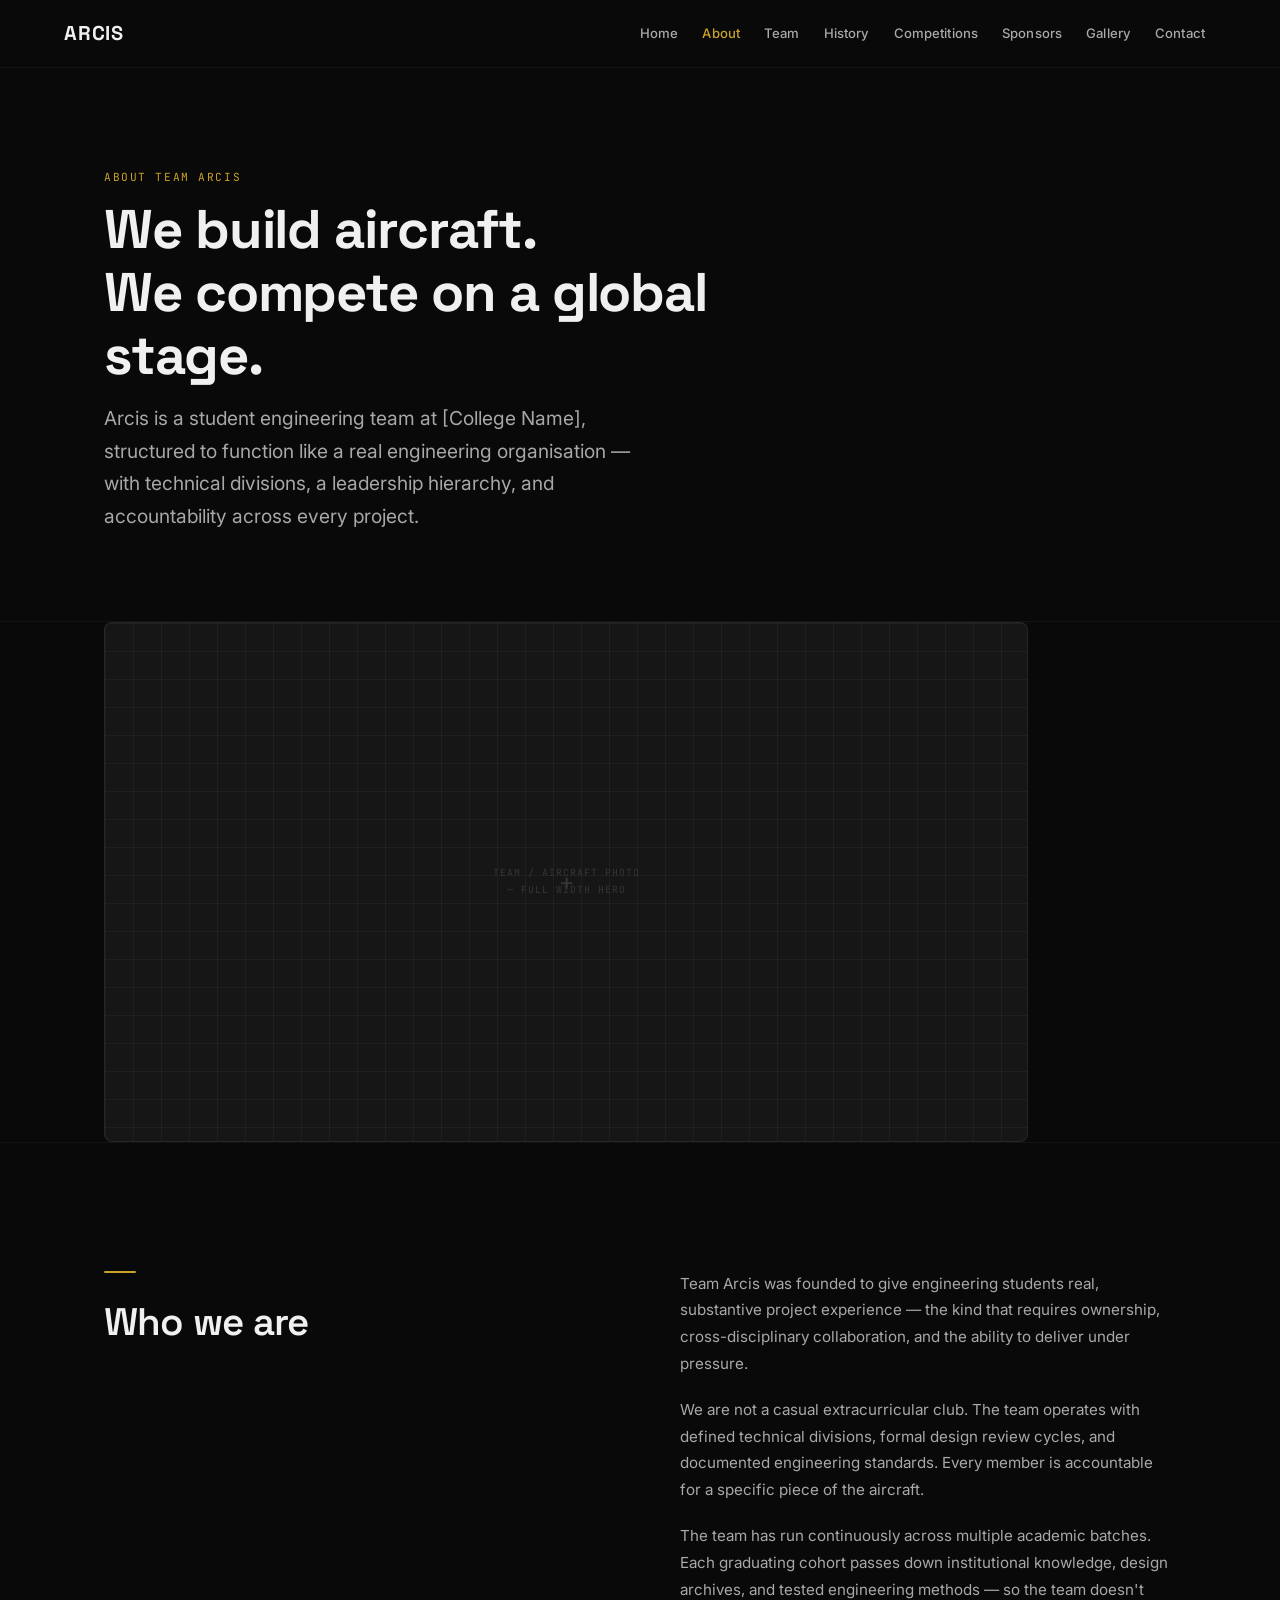
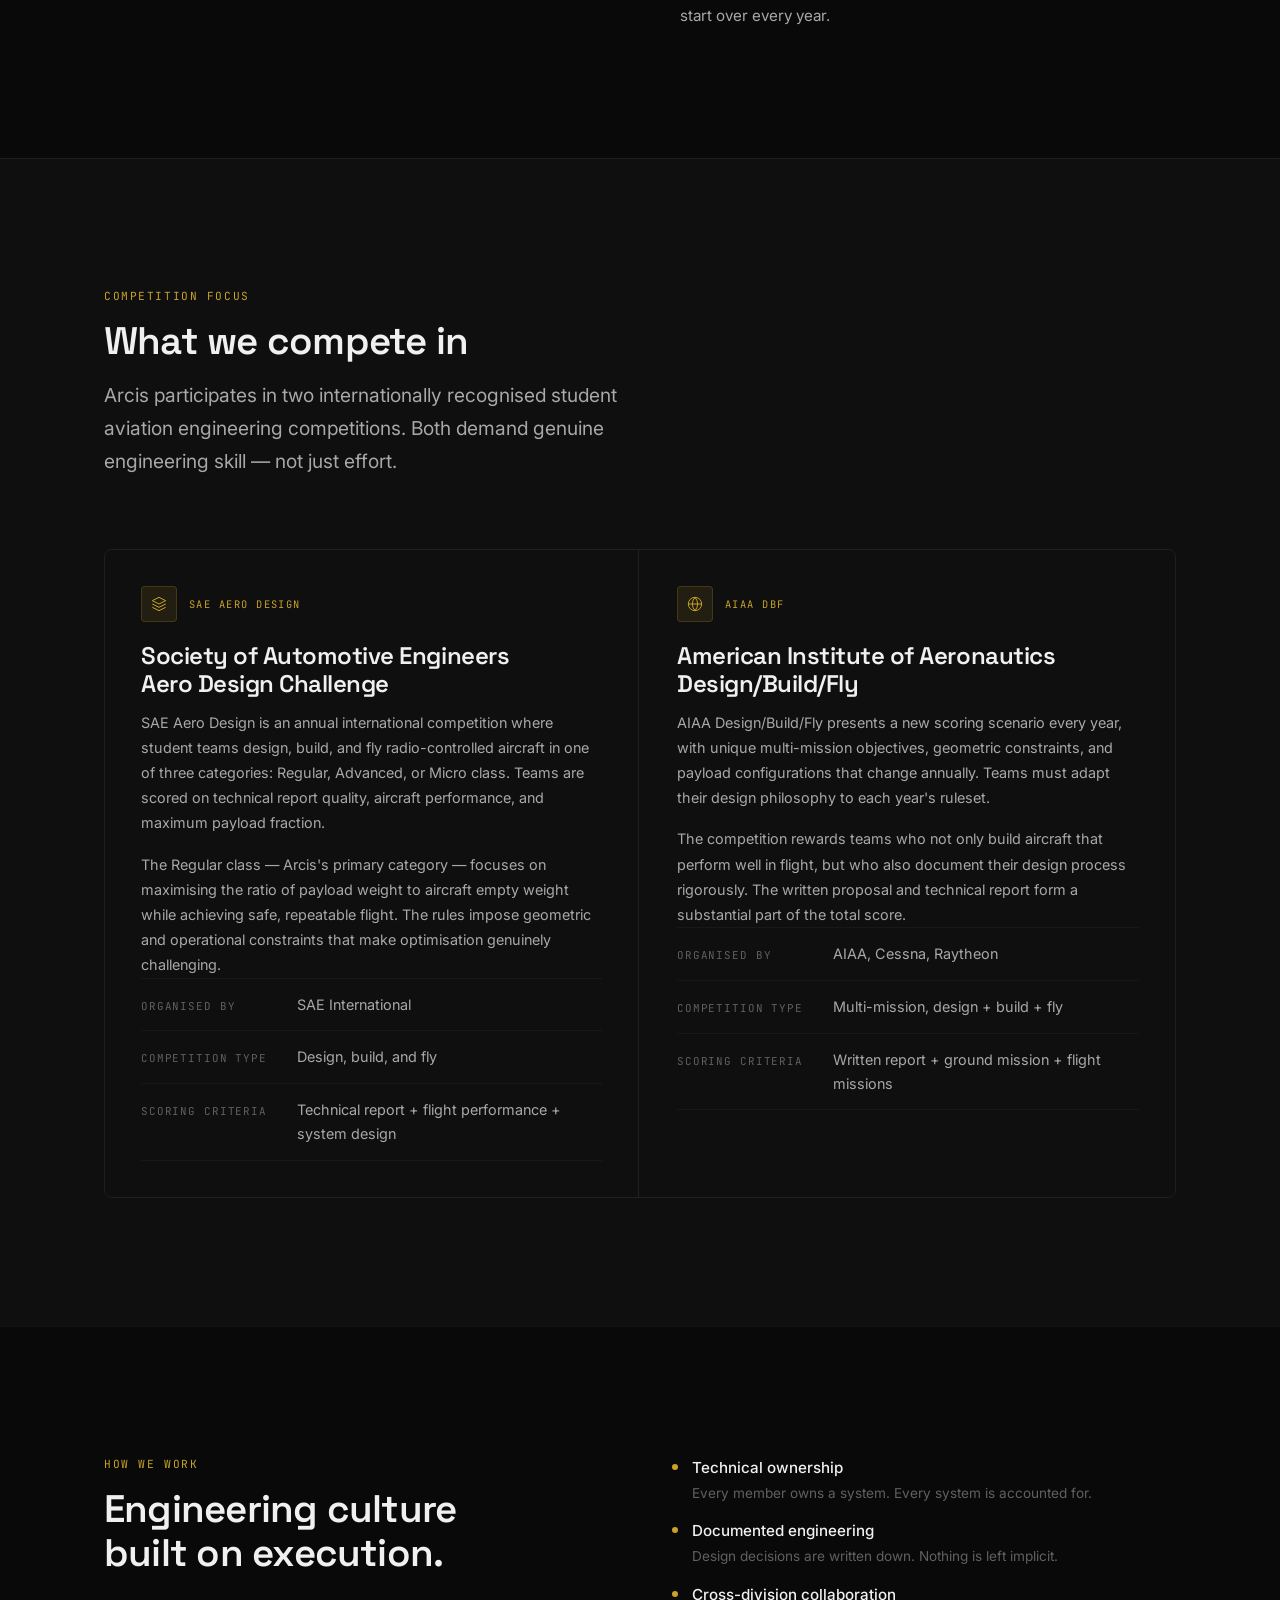
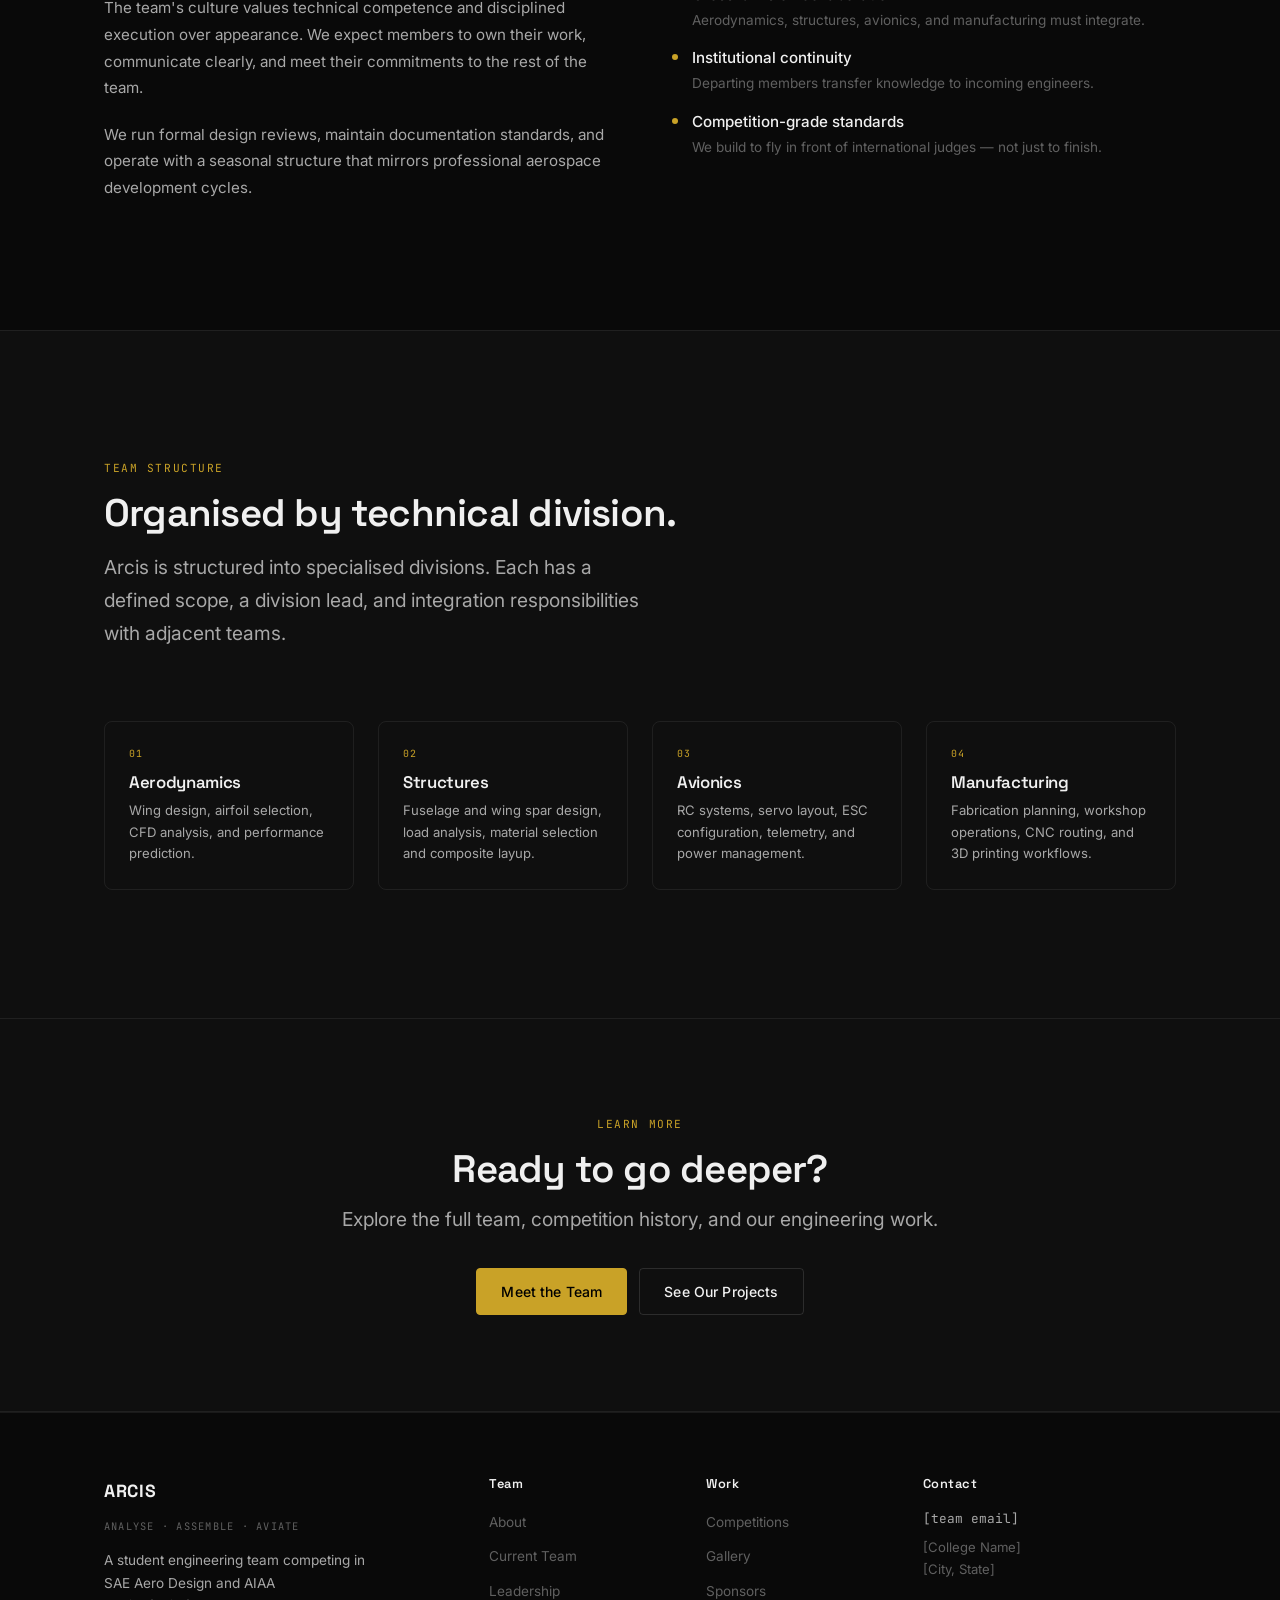
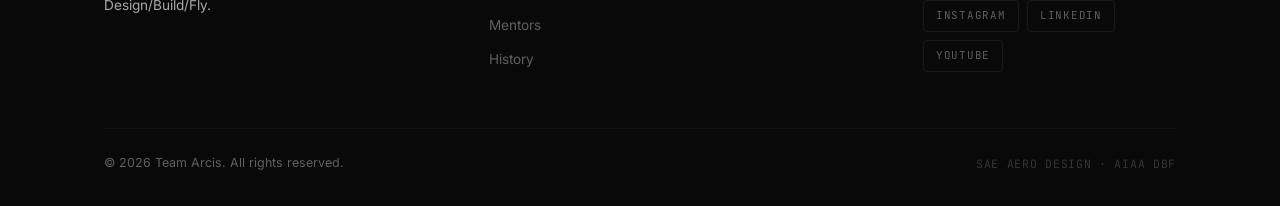
==== about.html @ 779cf40b "first commit" ====
<!DOCTYPE html>
<html lang="en">
<head>
  <meta charset="UTF-8">
  <meta name="viewport" content="width=device-width, initial-scale=1.0">
  <title>About — Team Arcis</title>
  <meta name="description" content="Team Arcis is a student engineering team competing in SAE Aero Design and AIAA Design/Build/Fly. Learn about our mission, culture, and how we operate.">
  <link rel="stylesheet" href="assets/css/main.css">
  <link rel="icon" href="assets/images/favicon.svg" type="image/svg+xml">
</head>
<body>

<nav class="nav" id="nav">
  <div class="nav-inner">
    <a href="index.html" class="nav-logo">
      <img src="assets/images/logo-white.png" alt="Team Arcis" class="nav-logo-img"
           onerror="this.style.display='none';this.nextElementSibling.style.display='block'">
      <span class="nav-logo-fallback" style="display:none">ARCIS</span>
    </a>
    <div class="nav-links">
      <a href="index.html"        class="nav-link">Home</a>
      <a href="about.html"        class="nav-link">About</a>
      <a href="team.html"         class="nav-link">Team</a>
      <a href="history.html"      class="nav-link">History</a>
      <a href="competitions.html" class="nav-link">Competitions</a>
      <a href="sponsors.html"     class="nav-link">Sponsors</a>
      <a href="gallery.html"      class="nav-link">Gallery</a>
      <a href="contact.html"      class="nav-link">Contact</a>
    </div>
    <button class="nav-hamburger" id="navHamburger" aria-label="Open menu">
      <span></span><span></span><span></span>
    </button>
  </div>
</nav>

<div class="nav-overlay" id="navOverlay">
  <a href="index.html"        class="nav-overlay-link">Home</a>
  <a href="about.html"        class="nav-overlay-link">About</a>
  <a href="team.html"         class="nav-overlay-link">Team</a>
  <a href="history.html"      class="nav-overlay-link">History</a>
  <a href="competitions.html" class="nav-overlay-link">Competitions</a>
  <a href="sponsors.html"     class="nav-overlay-link">Sponsors</a>
  <a href="gallery.html"      class="nav-overlay-link">Gallery</a>
  <a href="contact.html"      class="nav-overlay-link">Contact</a>
  <div class="nav-overlay-meta"><p>SAE Aero Design · AIAA Design/Build/Fly</p></div>
</div>

<main>

  <!-- ── Page header ───────────────────────────────────── -->
  <section class="page-header">
    <div class="container">
      <span class="eyebrow">About Team Arcis</span>
      <h1 class="h1" style="max-width:640px; margin-bottom:16px;">
        We build aircraft.<br>We compete on a global stage.
      </h1>
      <p class="lead" style="max-width:560px;">
        Arcis is a student engineering team at [College Name], structured to function
        like a real engineering organisation — with technical divisions, a leadership
        hierarchy, and accountability across every project.
      </p>
    </div>
  </section>

  <!-- ── Full-width photo ───────────────────────────────── -->
  <div class="container" style="padding-block:0;">
    <div class="photo ratio-16-9 reveal" style="border-radius:var(--r2); border:1px solid var(--b1); max-height:520px;">
      <span class="photo-label">Team / aircraft photo — full width hero</span>
    </div>
  </div>

  <!-- ── Identity ──────────────────────────────────────── -->
  <section class="section">
    <div class="container">
      <div class="intro-grid">
        <div class="reveal">
          <div class="accent-rule"></div>
          <h2 class="h2">Who we are</h2>
        </div>
        <div class="reveal reveal-delay-1">
          <p style="color:var(--t1); font-size:0.95rem; line-height:1.75; margin-bottom:20px;">
            Team Arcis was founded to give engineering students real, substantive project
            experience — the kind that requires ownership, cross-disciplinary collaboration,
            and the ability to deliver under pressure.
          </p>
          <p style="color:var(--t1); font-size:0.95rem; line-height:1.75; margin-bottom:20px;">
            We are not a casual extracurricular club. The team operates with defined technical
            divisions, formal design review cycles, and documented engineering standards.
            Every member is accountable for a specific piece of the aircraft.
          </p>
          <p style="color:var(--t1); font-size:0.95rem; line-height:1.75;">
            The team has run continuously across multiple academic batches. Each graduating
            cohort passes down institutional knowledge, design archives, and tested
            engineering methods — so the team doesn't start over every year.
          </p>
        </div>
      </div>
    </div>
  </section>

  <!-- ── Competitions we participate in ────────────────── -->
  <section class="section" style="background:var(--bg-1); border-top:1px solid var(--b1);">
    <div class="container">
      <div class="section-head reveal">
        <span class="eyebrow">Competition Focus</span>
        <h2 class="h2">What we compete in</h2>
        <p class="lead mt-16" style="max-width:560px;">
          Arcis participates in two internationally recognised student aviation engineering
          competitions. Both demand genuine engineering skill — not just effort.
        </p>
      </div>

      <div style="display:grid; grid-template-columns:1fr 1fr; gap:2px; border:1px solid var(--b1); border-radius:var(--r2); overflow:hidden;" class="reveal">
        <!-- SAE -->
        <div style="padding:36px; background:var(--bg-1); border-right:1px solid var(--b1);">
          <div style="display:flex; align-items:center; gap:12px; margin-bottom:20px;">
            <div style="width:36px; height:36px; background:var(--accent-10); border:1px solid var(--accent-20); border-radius:var(--r1); display:flex; align-items:center; justify-content:center;">
              <svg width="16" height="16" viewBox="0 0 24 24" fill="none" stroke="#c9a227" stroke-width="1.5"><path d="M12 2L2 7l10 5 10-5-10-5z"/><path d="M2 17l10 5 10-5"/><path d="M2 12l10 5 10-5"/></svg>
            </div>
            <span style="font-family:var(--fm); font-size:0.65rem; color:var(--accent); letter-spacing:0.14em; text-transform:uppercase;">SAE Aero Design</span>
          </div>
          <h3 class="h3" style="margin-bottom:12px;">Society of Automotive Engineers<br>Aero Design Challenge</h3>
          <p style="font-size:0.9rem; color:var(--t1); line-height:1.75; margin-bottom:16px;">
            SAE Aero Design is an annual international competition where student teams design,
            build, and fly radio-controlled aircraft in one of three categories: Regular, Advanced,
            or Micro class. Teams are scored on technical report quality, aircraft performance,
            and maximum payload fraction.
          </p>
          <p style="font-size:0.9rem; color:var(--t1); line-height:1.75;">
            The Regular class — Arcis's primary category — focuses on maximising the ratio of
            payload weight to aircraft empty weight while achieving safe, repeatable flight.
            The rules impose geometric and operational constraints that make optimisation
            genuinely challenging.
          </p>
          <div class="mt-20">
            <div class="info-row">
              <span class="info-key">Organised by</span>
              <span class="info-val">SAE International</span>
            </div>
            <div class="info-row">
              <span class="info-key">Competition type</span>
              <span class="info-val">Design, build, and fly</span>
            </div>
            <div class="info-row">
              <span class="info-key">Scoring criteria</span>
              <span class="info-val">Technical report + flight performance + system design</span>
            </div>
          </div>
        </div>

        <!-- AIAA -->
        <div style="padding:36px; background:var(--bg-1);">
          <div style="display:flex; align-items:center; gap:12px; margin-bottom:20px;">
            <div style="width:36px; height:36px; background:var(--accent-10); border:1px solid var(--accent-20); border-radius:var(--r1); display:flex; align-items:center; justify-content:center;">
              <svg width="16" height="16" viewBox="0 0 24 24" fill="none" stroke="#c9a227" stroke-width="1.5"><circle cx="12" cy="12" r="10"/><path d="M2 12h20M12 2a15.3 15.3 0 0 1 4 10 15.3 15.3 0 0 1-4 10 15.3 15.3 0 0 1-4-10 15.3 15.3 0 0 1 4-10z"/></svg>
            </div>
            <span style="font-family:var(--fm); font-size:0.65rem; color:var(--accent); letter-spacing:0.14em; text-transform:uppercase;">AIAA DBF</span>
          </div>
          <h3 class="h3" style="margin-bottom:12px;">American Institute of Aeronautics<br>Design/Build/Fly</h3>
          <p style="font-size:0.9rem; color:var(--t1); line-height:1.75; margin-bottom:16px;">
            AIAA Design/Build/Fly presents a new scoring scenario every year, with unique
            multi-mission objectives, geometric constraints, and payload configurations
            that change annually. Teams must adapt their design philosophy to each year's ruleset.
          </p>
          <p style="font-size:0.9rem; color:var(--t1); line-height:1.75;">
            The competition rewards teams who not only build aircraft that perform well in flight,
            but who also document their design process rigorously. The written proposal and
            technical report form a substantial part of the total score.
          </p>
          <div class="mt-20">
            <div class="info-row">
              <span class="info-key">Organised by</span>
              <span class="info-val">AIAA, Cessna, Raytheon</span>
            </div>
            <div class="info-row">
              <span class="info-key">Competition type</span>
              <span class="info-val">Multi-mission, design + build + fly</span>
            </div>
            <div class="info-row">
              <span class="info-key">Scoring criteria</span>
              <span class="info-val">Written report + ground mission + flight missions</span>
            </div>
          </div>
        </div>
      </div>
    </div>
  </section>

  <!-- ── Culture & Values ───────────────────────────────── -->
  <section class="section">
    <div class="container">
      <div class="grid-2" style="gap:64px; align-items:start;">
        <div class="reveal">
          <span class="eyebrow">How We Work</span>
          <h2 class="h2" style="margin-bottom:20px;">Engineering culture<br>built on execution.</h2>
          <p style="color:var(--t1); font-size:0.95rem; line-height:1.75; margin-bottom:20px;">
            The team's culture values technical competence and disciplined execution over
            appearance. We expect members to own their work, communicate clearly, and meet
            their commitments to the rest of the team.
          </p>
          <p style="color:var(--t1); font-size:0.95rem; line-height:1.75;">
            We run formal design reviews, maintain documentation standards, and operate
            with a seasonal structure that mirrors professional aerospace development cycles.
          </p>
        </div>
        <div class="reveal reveal-delay-1">
          <div class="feat-list">
            <div class="feat-item">
              <div class="feat-dot"></div>
              <div>
                <div class="feat-text" style="font-weight:500; color:var(--t0);">Technical ownership</div>
                <div style="font-size:0.85rem; color:var(--t2); margin-top:2px;">Every member owns a system. Every system is accounted for.</div>
              </div>
            </div>
            <div class="feat-item">
              <div class="feat-dot"></div>
              <div>
                <div class="feat-text" style="font-weight:500; color:var(--t0);">Documented engineering</div>
                <div style="font-size:0.85rem; color:var(--t2); margin-top:2px;">Design decisions are written down. Nothing is left implicit.</div>
              </div>
            </div>
            <div class="feat-item">
              <div class="feat-dot"></div>
              <div>
                <div class="feat-text" style="font-weight:500; color:var(--t0);">Cross-division collaboration</div>
                <div style="font-size:0.85rem; color:var(--t2); margin-top:2px;">Aerodynamics, structures, avionics, and manufacturing must integrate.</div>
              </div>
            </div>
            <div class="feat-item">
              <div class="feat-dot"></div>
              <div>
                <div class="feat-text" style="font-weight:500; color:var(--t0);">Institutional continuity</div>
                <div style="font-size:0.85rem; color:var(--t2); margin-top:2px;">Departing members transfer knowledge to incoming engineers.</div>
              </div>
            </div>
            <div class="feat-item">
              <div class="feat-dot"></div>
              <div>
                <div class="feat-text" style="font-weight:500; color:var(--t0);">Competition-grade standards</div>
                <div style="font-size:0.85rem; color:var(--t2); margin-top:2px;">We build to fly in front of international judges — not just to finish.</div>
              </div>
            </div>
          </div>
        </div>
      </div>
    </div>
  </section>

  <!-- ── Technical divisions overview ──────────────────── -->
  <section class="section" style="background:var(--bg-1); border-top:1px solid var(--b1);">
    <div class="container">
      <div class="section-head reveal">
        <span class="eyebrow">Team Structure</span>
        <h2 class="h2">Organised by technical division.</h2>
        <p class="lead mt-16" style="max-width:540px;">
          Arcis is structured into specialised divisions. Each has a defined scope,
          a division lead, and integration responsibilities with adjacent teams.
        </p>
      </div>
      <div class="grid-4 reveal">
        <div style="padding:24px; border:1px solid var(--b1); border-radius:var(--r2);">
          <div style="font-family:var(--fm); font-size:0.62rem; color:var(--accent); letter-spacing:0.12em; text-transform:uppercase; margin-bottom:10px;">01</div>
          <h4 class="h4" style="margin-bottom:8px;">Aerodynamics</h4>
          <p style="font-size:0.82rem; color:var(--t1); line-height:1.65;">Wing design, airfoil selection, CFD analysis, and performance prediction.</p>
        </div>
        <div style="padding:24px; border:1px solid var(--b1); border-radius:var(--r2);">
          <div style="font-family:var(--fm); font-size:0.62rem; color:var(--accent); letter-spacing:0.12em; text-transform:uppercase; margin-bottom:10px;">02</div>
          <h4 class="h4" style="margin-bottom:8px;">Structures</h4>
          <p style="font-size:0.82rem; color:var(--t1); line-height:1.65;">Fuselage and wing spar design, load analysis, material selection and composite layup.</p>
        </div>
        <div style="padding:24px; border:1px solid var(--b1); border-radius:var(--r2);">
          <div style="font-family:var(--fm); font-size:0.62rem; color:var(--accent); letter-spacing:0.12em; text-transform:uppercase; margin-bottom:10px;">03</div>
          <h4 class="h4" style="margin-bottom:8px;">Avionics</h4>
          <p style="font-size:0.82rem; color:var(--t1); line-height:1.65;">RC systems, servo layout, ESC configuration, telemetry, and power management.</p>
        </div>
        <div style="padding:24px; border:1px solid var(--b1); border-radius:var(--r2);">
          <div style="font-family:var(--fm); font-size:0.62rem; color:var(--accent); letter-spacing:0.12em; text-transform:uppercase; margin-bottom:10px;">04</div>
          <h4 class="h4" style="margin-bottom:8px;">Manufacturing</h4>
          <p style="font-size:0.82rem; color:var(--t1); line-height:1.65;">Fabrication planning, workshop operations, CNC routing, and 3D printing workflows.</p>
        </div>
      </div>
    </div>
  </section>

  <!-- ── CTA ────────────────────────────────────────────── -->
  <div class="cta-banner reveal">
    <span class="eyebrow">Learn More</span>
    <h2 class="h2">Ready to go deeper?</h2>
    <p class="lead">Explore the full team, competition history, and our engineering work.</p>
    <div class="btn-group">
      <a href="team.html"         class="btn btn-primary">Meet the Team</a>
      <a href="competitions.html" class="btn btn-outline">See Our Projects</a>
    </div>
  </div>

</main>

<footer class="footer">
  <div class="container">
    <div class="footer-grid">
      <div>
        <img src="assets/images/logo-white.png" alt="Team Arcis" class="footer-logo"
             onerror="this.style.display='none';this.nextElementSibling.style.display='block'">
        <div class="footer-logo-fallback" style="display:none">ARCIS</div>
        <div class="footer-tagline">Analyse · Assemble · Aviate</div>
        <p class="footer-desc">A student engineering team competing in SAE Aero Design and AIAA Design/Build/Fly.</p>
      </div>
      <div class="footer-col">
        <h4>Team</h4>
        <ul>
          <li><a href="about.html">About</a></li>
          <li><a href="team.html">Current Team</a></li>
          <li><a href="team.html#leadership">Leadership</a></li>
          <li><a href="team.html#mentors">Mentors</a></li>
          <li><a href="history.html">History</a></li>
        </ul>
      </div>
      <div class="footer-col">
        <h4>Work</h4>
        <ul>
          <li><a href="competitions.html">Competitions</a></li>
          <li><a href="gallery.html">Gallery</a></li>
          <li><a href="sponsors.html">Sponsors</a></li>
        </ul>
      </div>
      <div class="footer-col">
        <h4>Contact</h4>
        <a href="mailto:team@arcis.edu" class="footer-contact-email">[team email]</a>
        <p class="footer-contact-loc">[College Name]<br>[City, State]</p>
        <div class="social-links">
          <a href="#" class="social-link">Instagram</a>
          <a href="#" class="social-link">LinkedIn</a>
          <a href="#" class="social-link">YouTube</a>
        </div>
      </div>
    </div>
    <div class="footer-bottom">
      <p>© <span id="year"></span> Team Arcis. All rights reserved.</p>
      <p style="color:var(--t3); font-size:0.72rem; font-family:var(--fm); letter-spacing:0.06em;">SAE AERO DESIGN · AIAA DBF</p>
    </div>
  </div>
</footer>

<script src="assets/js/main.js"></script>
<script>document.getElementById('year').textContent = new Date().getFullYear();</script>
</body>
</html>
---- assets/css/main.css ----
/* ============================================================
   ARCIS — Design System
   bg #090909 · text #f0f0f0 · accent #c9a227
   Space Grotesk (heads) · Inter (body) · JetBrains Mono (tags)
   ============================================================ */

@import url('https://fonts.googleapis.com/css2?family=Space+Grotesk:wght@300;400;500;600;700&family=Inter:ital,wght@0,300;0,400;0,500;0,600;1,400&family=JetBrains+Mono:wght@400;500&display=swap');

/* ── Variables ───────────────────────────────────────────── */
:root {
  --bg-0:   #090909;
  --bg-1:   #0f0f0f;
  --bg-2:   #161616;
  --bg-3:   #1e1e1e;
  --bg-4:   #272727;

  --b0: rgba(255,255,255,0.04);
  --b1: rgba(255,255,255,0.07);
  --b2: rgba(255,255,255,0.12);
  --b3: rgba(255,255,255,0.20);

  --t0: #f0f0f0;
  --t1: #a8a8a8;
  --t2: #606060;
  --t3: #353535;

  --accent:    #c9a227;
  --accent-hi: #e0b93a;
  --accent-20: rgba(201,162,39,0.20);
  --accent-10: rgba(201,162,39,0.10);
  --accent-06: rgba(201,162,39,0.06);

  --fh: 'Space Grotesk', sans-serif;
  --fb: 'Inter', sans-serif;
  --fm: 'JetBrains Mono', monospace;

  --nav-h: 68px;
  --max:   1200px;
  --px:    clamp(20px, 5vw, 64px);

  --r1: 4px;
  --r2: 8px;
  --r3: 14px;

  --ease: cubic-bezier(0.16, 1, 0.3, 1);
  --ease-out: cubic-bezier(0.0, 0, 0.2, 1);
}

/* ── Reset ───────────────────────────────────────────────── */
*, *::before, *::after { box-sizing: border-box; margin: 0; padding: 0; }
html { scroll-behavior: smooth; -webkit-text-size-adjust: 100%; }
body {
  background: var(--bg-0);
  color: var(--t0);
  font-family: var(--fb);
  font-size: 16px;
  line-height: 1.65;
  -webkit-font-smoothing: antialiased;
  -moz-osx-font-smoothing: grayscale;
  overflow-x: hidden;
}
img, video { display: block; max-width: 100%; }
a { color: inherit; text-decoration: none; }
button { cursor: pointer; border: none; background: none; font: inherit; }
ul, ol { list-style: none; }
input, textarea, select { font: inherit; }

/* ── Typography ──────────────────────────────────────────── */
.fh { font-family: var(--fh); }
.fm { font-family: var(--fm); }

h1, h2, h3, h4 { font-family: var(--fh); font-weight: 600; line-height: 1.15; letter-spacing: -0.02em; }

.display {
  font-family: var(--fh);
  font-size: clamp(2.8rem, 6vw, 4.8rem);
  font-weight: 700;
  line-height: 1.05;
  letter-spacing: -0.03em;
}
.h1 { font-size: clamp(2.2rem, 4.5vw, 3.4rem); font-weight: 700; }
.h2 { font-size: clamp(1.6rem, 3vw, 2.4rem); font-weight: 600; }
.h3 { font-size: clamp(1.1rem, 2vw, 1.5rem); font-weight: 600; }
.h4 { font-size: 1.05rem; font-weight: 600; }

.lead  { font-size: clamp(1rem, 1.5vw, 1.2rem); color: var(--t1); line-height: 1.7; }
.body  { font-size: 1rem; line-height: 1.7; }
.small { font-size: 0.875rem; color: var(--t1); }
.micro { font-size: 0.75rem; font-family: var(--fm); letter-spacing: 0.08em; text-transform: uppercase; color: var(--t2); }

.eyebrow {
  font-family: var(--fm);
  font-size: 0.7rem;
  letter-spacing: 0.14em;
  text-transform: uppercase;
  color: var(--accent);
  margin-bottom: 14px;
  display: block;
}

/* ── Layout ──────────────────────────────────────────────── */
.container {
  width: 100%;
  max-width: var(--max);
  margin-inline: auto;
  padding-inline: var(--px);
}

.section {
  padding-block: clamp(80px, 10vw, 140px);
  border-top: 1px solid var(--b0);
}
.section--tight { padding-block: clamp(48px, 6vw, 80px); }
.section--flush { padding-top: 0; }

.grid-2 { display: grid; grid-template-columns: repeat(2, 1fr); gap: 32px; }
.grid-3 { display: grid; grid-template-columns: repeat(3, 1fr); gap: 28px; }
.grid-4 { display: grid; grid-template-columns: repeat(4, 1fr); gap: 24px; }

.section-head {
  margin-bottom: clamp(40px, 6vw, 72px);
}
.section-head.centered { text-align: center; max-width: 640px; margin-inline: auto; }

/* ── Utilities ───────────────────────────────────────────── */
.flex      { display: flex; }
.flex-col  { display: flex; flex-direction: column; }
.items-center { align-items: center; }
.justify-between { justify-content: space-between; }
.gap-8  { gap: 8px; }
.gap-12 { gap: 12px; }
.gap-16 { gap: 16px; }
.gap-24 { gap: 24px; }
.gap-32 { gap: 32px; }

.mt-8  { margin-top: 8px; }
.mt-12 { margin-top: 12px; }
.mt-16 { margin-top: 16px; }
.mt-24 { margin-top: 24px; }
.mt-32 { margin-top: 32px; }
.mt-40 { margin-top: 40px; }
.mt-48 { margin-top: 48px; }

.text-accent  { color: var(--accent); }
.text-muted   { color: var(--t1); }
.text-dimmed  { color: var(--t2); }
.text-center  { text-align: center; }
.text-left    { text-align: left; }

.w-full { width: 100%; }
.hidden { display: none; }

/* ── Navigation ──────────────────────────────────────────── */
.nav {
  position: fixed;
  top: 0; left: 0; right: 0;
  height: var(--nav-h);
  z-index: 900;
  background: var(--bg-0);
  border-bottom: 1px solid var(--b0);
  transition: border-color 0.3s, background 0.3s;
}
.nav.scrolled {
  background: rgba(9,9,9,0.97);
  border-bottom-color: var(--b1);
  backdrop-filter: blur(12px);
}

.nav-inner {
  display: flex;
  align-items: center;
  justify-content: space-between;
  height: 100%;
  padding-inline: var(--px);
}

.nav-logo {
  display: flex;
  align-items: center;
  flex-shrink: 0;
}
.nav-logo-img {
  height: 32px;
  width: auto;
  object-fit: contain;
}
.nav-logo-fallback {
  font-family: var(--fh);
  font-weight: 700;
  font-size: 1.25rem;
  letter-spacing: 0.04em;
  color: var(--t0);
}
.nav-logo-fallback em {
  font-style: normal;
  color: var(--accent);
}

.nav-links {
  display: flex;
  align-items: center;
  gap: 2px;
}
.nav-link {
  font-family: var(--fb);
  font-size: 0.82rem;
  font-weight: 500;
  letter-spacing: 0.01em;
  color: var(--t1);
  padding: 6px 11px;
  border-radius: var(--r1);
  transition: color 0.2s, background 0.2s;
}
.nav-link:hover  { color: var(--t0); }
.nav-link.active { color: var(--accent); }

.nav-hamburger {
  display: none;
  flex-direction: column;
  gap: 5px;
  padding: 8px;
  border-radius: var(--r1);
  transition: opacity 0.2s;
}
.nav-hamburger:hover { opacity: 0.7; }
.nav-hamburger span {
  display: block;
  width: 22px;
  height: 1.5px;
  background: var(--t0);
  border-radius: 2px;
  transition: transform 0.3s var(--ease), opacity 0.3s;
}
.nav-hamburger.open span:nth-child(1) { transform: translateY(6.5px) rotate(45deg); }
.nav-hamburger.open span:nth-child(2) { opacity: 0; }
.nav-hamburger.open span:nth-child(3) { transform: translateY(-6.5px) rotate(-45deg); }

/* ── Mobile overlay nav ──────────────────────────────────── */
.nav-overlay {
  position: fixed;
  inset: 0;
  z-index: 800;
  background: var(--bg-0);
  display: flex;
  flex-direction: column;
  align-items: flex-start;
  justify-content: center;
  padding: var(--px);
  padding-top: calc(var(--nav-h) + 24px);
  transform: translateX(100%);
  transition: transform 0.5s var(--ease);
}
.nav-overlay.open { transform: translateX(0); }

.nav-overlay-link {
  font-family: var(--fh);
  font-size: clamp(1.8rem, 5vw, 2.8rem);
  font-weight: 600;
  color: var(--t1);
  padding: 8px 0;
  letter-spacing: -0.02em;
  transition: color 0.2s;
  display: block;
}
.nav-overlay-link:hover  { color: var(--t0); }
.nav-overlay-link.active { color: var(--accent); }

.nav-overlay-meta {
  margin-top: 40px;
  padding-top: 32px;
  border-top: 1px solid var(--b1);
  width: 100%;
}
.nav-overlay-meta p {
  font-size: 0.85rem;
  color: var(--t2);
}

/* ── Buttons ─────────────────────────────────────────────── */
.btn {
  display: inline-flex;
  align-items: center;
  gap: 8px;
  font-family: var(--fb);
  font-size: 0.875rem;
  font-weight: 500;
  letter-spacing: 0.01em;
  padding: 11px 24px;
  border-radius: var(--r1);
  border: 1px solid transparent;
  transition: all 0.22s var(--ease);
  white-space: nowrap;
  cursor: pointer;
}

.btn-primary {
  background: var(--accent);
  color: #000;
  border-color: var(--accent);
}
.btn-primary:hover {
  background: var(--accent-hi);
  border-color: var(--accent-hi);
  transform: translateY(-1px);
}

.btn-outline {
  background: transparent;
  color: var(--t0);
  border-color: var(--b2);
}
.btn-outline:hover {
  border-color: var(--b3);
  background: var(--b0);
  transform: translateY(-1px);
}

.btn-ghost {
  background: transparent;
  color: var(--t1);
  border-color: transparent;
  padding-inline: 8px;
}
.btn-ghost:hover { color: var(--t0); }

.btn-sm { font-size: 0.8rem; padding: 8px 16px; }
.btn-lg { font-size: 1rem; padding: 14px 32px; }

/* ── Tags / Badges ───────────────────────────────────────── */
.tag {
  display: inline-flex;
  align-items: center;
  font-family: var(--fm);
  font-size: 0.68rem;
  letter-spacing: 0.08em;
  text-transform: uppercase;
  padding: 4px 10px;
  border-radius: var(--r1);
  border: 1px solid var(--b1);
  color: var(--t2);
  background: transparent;
}
.tag-accent {
  border-color: var(--accent-20);
  color: var(--accent);
  background: var(--accent-06);
}

/* ── Photo / Placeholder ─────────────────────────────────── */
.photo {
  position: relative;
  background: var(--bg-2);
  overflow: hidden;
  display: flex;
  align-items: center;
  justify-content: center;
}
.photo::before {
  content: '';
  position: absolute;
  inset: 0;
  background-image:
    linear-gradient(var(--b0) 1px, transparent 1px),
    linear-gradient(90deg, var(--b0) 1px, transparent 1px);
  background-size: 28px 28px;
  pointer-events: none;
}
.photo::after {
  content: '+';
  position: absolute;
  top: 50%; left: 50%;
  transform: translate(-50%,-50%);
  font-size: 1.5rem;
  color: var(--t3);
  pointer-events: none;
  line-height: 1;
}
.photo img {
  position: absolute;
  inset: 0;
  width: 100%;
  height: 100%;
  object-fit: cover;
  z-index: 1;
}
.photo-label {
  font-family: var(--fm);
  font-size: 0.62rem;
  color: var(--t3);
  letter-spacing: 0.1em;
  text-transform: uppercase;
  text-align: center;
  padding: 16px;
  position: relative;
  z-index: 0;
  max-width: 180px;
}

/* Aspect ratios */
.ratio-16-9  { aspect-ratio: 16 / 9; }
.ratio-4-3   { aspect-ratio: 4 / 3; }
.ratio-1-1   { aspect-ratio: 1 / 1; }
.ratio-3-2   { aspect-ratio: 3 / 2; }
.ratio-3-4   { aspect-ratio: 3 / 4; }
.ratio-2-3   { aspect-ratio: 2 / 3; }

/* ── Cards ───────────────────────────────────────────────── */
.card {
  background: var(--bg-1);
  border: 1px solid var(--b1);
  border-radius: var(--r2);
  overflow: hidden;
  transition: border-color 0.25s, transform 0.25s var(--ease);
}
.card:hover {
  border-color: var(--b2);
  transform: translateY(-2px);
}
.card-body { padding: 24px; }
.card-img { width: 100%; }

/* ── Divider ─────────────────────────────────────────────── */
.divider { border: none; border-top: 1px solid var(--b0); }
.divider-accent { border-color: var(--accent-20); }

hr.section-rule {
  border: none;
  height: 1px;
  background: var(--b0);
  margin-inline: 0;
}

/* ── Stats strip ─────────────────────────────────────────── */
.stats-strip {
  display: flex;
  gap: 0;
  border: 1px solid var(--b1);
  border-radius: var(--r2);
  overflow: hidden;
}
.stat-item {
  flex: 1;
  padding: 28px 24px;
  border-right: 1px solid var(--b1);
  text-align: center;
}
.stat-item:last-child { border-right: none; }
.stat-number {
  font-family: var(--fh);
  font-size: 2rem;
  font-weight: 700;
  color: var(--accent);
  line-height: 1;
  margin-bottom: 6px;
  letter-spacing: -0.03em;
}
.stat-label {
  font-size: 0.78rem;
  color: var(--t2);
  font-family: var(--fm);
  letter-spacing: 0.06em;
  text-transform: uppercase;
}

/* ── Inline rule / accent-line ───────────────────────────── */
.accent-rule {
  display: inline-block;
  width: 32px;
  height: 2px;
  background: var(--accent);
  border-radius: 2px;
  margin-bottom: 20px;
}

/* ── Feature list ────────────────────────────────────────── */
.feat-list {
  display: flex;
  flex-direction: column;
  gap: 14px;
}
.feat-item {
  display: flex;
  gap: 14px;
  align-items: flex-start;
}
.feat-dot {
  width: 6px;
  height: 6px;
  border-radius: 50%;
  background: var(--accent);
  flex-shrink: 0;
  margin-top: 9px;
}
.feat-text { font-size: 0.95rem; color: var(--t1); }

/* ── Team member card ────────────────────────────────────── */
.member-card {
  display: flex;
  flex-direction: column;
}
.member-photo {
  width: 100%;
  aspect-ratio: 3 / 4;
  background: var(--bg-2);
  border: 1px solid var(--b1);
  border-radius: var(--r2);
  overflow: hidden;
  position: relative;
  display: flex;
  align-items: center;
  justify-content: center;
  margin-bottom: 16px;
}
.member-photo::before {
  content: '';
  position: absolute;
  inset: 0;
  background-image:
    linear-gradient(var(--b0) 1px, transparent 1px),
    linear-gradient(90deg, var(--b0) 1px, transparent 1px);
  background-size: 24px 24px;
}
.member-photo img {
  position: absolute;
  inset: 0;
  width: 100%;
  height: 100%;
  object-fit: cover;
  z-index: 1;
}
.member-photo-icon {
  position: relative;
  z-index: 0;
  width: 48px;
  height: 48px;
  border-radius: 50%;
  border: 1px solid var(--b1);
  background: var(--bg-3);
  display: flex;
  align-items: center;
  justify-content: center;
}
.member-photo-icon svg { width: 20px; height: 20px; stroke: var(--t2); fill: none; }

.member-name {
  font-family: var(--fh);
  font-weight: 600;
  font-size: 0.95rem;
  letter-spacing: -0.01em;
  margin-bottom: 4px;
}
.member-role {
  font-family: var(--fm);
  font-size: 0.68rem;
  color: var(--t2);
  letter-spacing: 0.08em;
  text-transform: uppercase;
}
.member-division {
  margin-top: 6px;
}

/* ── Leadership card ─────────────────────────────────────── */
.lead-card {
  display: grid;
  grid-template-columns: 180px 1fr;
  gap: 28px;
  align-items: start;
  padding: 28px;
  border: 1px solid var(--b1);
  border-radius: var(--r2);
  background: var(--bg-1);
  transition: border-color 0.25s;
}
.lead-card:hover { border-color: var(--b2); }

.lead-photo {
  width: 100%;
  aspect-ratio: 1;
  border-radius: var(--r2);
  background: var(--bg-2);
  border: 1px solid var(--b1);
  overflow: hidden;
  position: relative;
  display: flex;
  align-items: center;
  justify-content: center;
}
.lead-photo::before {
  content: '';
  position: absolute;
  inset: 0;
  background-image:
    linear-gradient(var(--b0) 1px, transparent 1px),
    linear-gradient(90deg, var(--b0) 1px, transparent 1px);
  background-size: 20px 20px;
}
.lead-photo img {
  position: absolute;
  inset: 0;
  width: 100%;
  height: 100%;
  object-fit: cover;
  z-index: 1;
}
.lead-info {}
.lead-title {
  font-family: var(--fm);
  font-size: 0.65rem;
  letter-spacing: 0.14em;
  text-transform: uppercase;
  color: var(--accent);
  margin-bottom: 8px;
}
.lead-name {
  font-family: var(--fh);
  font-size: 1.4rem;
  font-weight: 700;
  letter-spacing: -0.02em;
  margin-bottom: 6px;
}
.lead-dept {
  font-size: 0.85rem;
  color: var(--t2);
  margin-bottom: 14px;
}
.lead-bio {
  font-size: 0.9rem;
  color: var(--t1);
  line-height: 1.65;
}

/* ── Mentor card ─────────────────────────────────────────── */
.mentor-card {
  padding: 24px;
  border: 1px solid var(--b1);
  border-radius: var(--r2);
  background: var(--bg-1);
  display: flex;
  gap: 20px;
  align-items: flex-start;
}
.mentor-avatar {
  width: 56px;
  height: 56px;
  border-radius: 50%;
  background: var(--bg-2);
  border: 1px solid var(--b1);
  flex-shrink: 0;
  display: flex;
  align-items: center;
  justify-content: center;
  font-family: var(--fh);
  font-weight: 700;
  font-size: 1.1rem;
  color: var(--t2);
}
.mentor-role {
  font-family: var(--fm);
  font-size: 0.65rem;
  color: var(--accent);
  letter-spacing: 0.1em;
  text-transform: uppercase;
  margin-bottom: 4px;
}
.mentor-name {
  font-family: var(--fh);
  font-weight: 600;
  font-size: 1rem;
  margin-bottom: 3px;
}
.mentor-dept { font-size: 0.82rem; color: var(--t2); }

/* ── Timeline ────────────────────────────────────────────── */
.timeline {
  position: relative;
  padding-left: 48px;
}
.timeline::before {
  content: '';
  position: absolute;
  left: 16px;
  top: 8px;
  bottom: 8px;
  width: 1px;
  background: var(--b1);
}

.tl-item {
  position: relative;
  margin-bottom: 60px;
}
.tl-item:last-child { margin-bottom: 0; }
.tl-item::before {
  content: '';
  position: absolute;
  left: -36px;
  top: 8px;
  width: 8px;
  height: 8px;
  border-radius: 50%;
  border: 1px solid var(--b2);
  background: var(--bg-0);
  transition: border-color 0.25s, background 0.25s;
}
.tl-item.active::before {
  border-color: var(--accent);
  background: var(--accent);
}

.tl-year {
  font-family: var(--fm);
  font-size: 0.72rem;
  color: var(--accent);
  letter-spacing: 0.1em;
  margin-bottom: 8px;
}
.tl-title {
  font-family: var(--fh);
  font-size: 1.2rem;
  font-weight: 600;
  letter-spacing: -0.01em;
  margin-bottom: 10px;
}
.tl-body { font-size: 0.9rem; color: var(--t1); margin-bottom: 16px; line-height: 1.7; }
.tl-tags { display: flex; flex-wrap: wrap; gap: 6px; margin-bottom: 16px; }
.tl-photo {
  width: 100%;
  aspect-ratio: 16 / 9;
  max-width: 560px;
  background: var(--bg-2);
  border: 1px solid var(--b1);
  border-radius: var(--r2);
  margin-top: 16px;
  overflow: hidden;
  display: flex;
  align-items: center;
  justify-content: center;
  position: relative;
}
.tl-photo::before {
  content: '';
  position: absolute;
  inset: 0;
  background-image:
    linear-gradient(var(--b0) 1px, transparent 1px),
    linear-gradient(90deg, var(--b0) 1px, transparent 1px);
  background-size: 24px 24px;
}
.tl-photo-label {
  font-family: var(--fm);
  font-size: 0.62rem;
  color: var(--t3);
  letter-spacing: 0.1em;
  text-transform: uppercase;
}

/* ── Gallery ─────────────────────────────────────────────── */
.gallery-filters {
  display: flex;
  gap: 8px;
  flex-wrap: wrap;
  margin-bottom: 40px;
}
.filter-btn {
  font-family: var(--fm);
  font-size: 0.72rem;
  letter-spacing: 0.08em;
  text-transform: uppercase;
  padding: 7px 16px;
  border-radius: var(--r1);
  border: 1px solid var(--b1);
  color: var(--t2);
  background: transparent;
  cursor: pointer;
  transition: all 0.2s;
}
.filter-btn:hover { color: var(--t0); border-color: var(--b2); }
.filter-btn.active {
  background: var(--accent-10);
  border-color: var(--accent-20);
  color: var(--accent);
}

.gallery-grid {
  display: grid;
  grid-template-columns: repeat(3, 1fr);
  gap: 12px;
}
.gallery-item {
  position: relative;
  background: var(--bg-2);
  border: 1px solid var(--b1);
  border-radius: var(--r2);
  overflow: hidden;
  cursor: pointer;
  transition: border-color 0.25s, transform 0.25s var(--ease);
}
.gallery-item:hover {
  border-color: var(--b2);
  transform: scale(1.01);
}
.gallery-item::before {
  content: '';
  position: absolute;
  inset: 0;
  background-image:
    linear-gradient(var(--b0) 1px, transparent 1px),
    linear-gradient(90deg, var(--b0) 1px, transparent 1px);
  background-size: 24px 24px;
  z-index: 0;
}
.gallery-item img {
  position: absolute;
  inset: 0;
  width: 100%;
  height: 100%;
  object-fit: cover;
  z-index: 1;
}
.gallery-item-label {
  position: absolute;
  bottom: 10px; left: 10px;
  font-family: var(--fm);
  font-size: 0.6rem;
  color: var(--t3);
  letter-spacing: 0.08em;
  text-transform: uppercase;
  z-index: 0;
}
.gallery-item-overlay {
  position: absolute;
  inset: 0;
  background: rgba(0,0,0,0.5);
  display: flex;
  align-items: flex-end;
  padding: 16px;
  opacity: 0;
  transition: opacity 0.25s;
  z-index: 2;
}
.gallery-item:hover .gallery-item-overlay { opacity: 1; }
.gallery-caption {
  font-size: 0.8rem;
  color: var(--t0);
  font-weight: 500;
}

.gallery-item.span-2  { grid-column: span 2; }
.gallery-item.span-r2 { grid-row: span 2; }

/* ── Sponsor grid ────────────────────────────────────────── */
.sponsor-tier {
  margin-bottom: 48px;
}
.sponsor-tier-label {
  font-family: var(--fm);
  font-size: 0.65rem;
  color: var(--t2);
  letter-spacing: 0.12em;
  text-transform: uppercase;
  margin-bottom: 20px;
  padding-bottom: 12px;
  border-bottom: 1px solid var(--b0);
}
.sponsor-logos {
  display: flex;
  flex-wrap: wrap;
  gap: 16px;
  align-items: center;
}
.sponsor-logo {
  display: flex;
  align-items: center;
  justify-content: center;
  background: var(--bg-2);
  border: 1px solid var(--b1);
  border-radius: var(--r2);
  padding: 20px 32px;
  transition: border-color 0.25s;
}
.sponsor-logo:hover { border-color: var(--b2); }
.sponsor-logo img { max-height: 40px; width: auto; filter: grayscale(1) brightness(0.6); transition: filter 0.25s; }
.sponsor-logo:hover img { filter: grayscale(0.3) brightness(0.9); }
.sponsor-logo-ph {
  font-family: var(--fm);
  font-size: 0.68rem;
  color: var(--t3);
  letter-spacing: 0.1em;
  text-transform: uppercase;
  white-space: nowrap;
}

/* ── Form ────────────────────────────────────────────────── */
.form-group { margin-bottom: 20px; }
.form-label {
  display: block;
  font-family: var(--fm);
  font-size: 0.68rem;
  color: var(--t2);
  letter-spacing: 0.1em;
  text-transform: uppercase;
  margin-bottom: 8px;
}
.form-input, .form-textarea, .form-select {
  width: 100%;
  background: var(--bg-2);
  border: 1px solid var(--b1);
  border-radius: var(--r2);
  padding: 12px 16px;
  color: var(--t0);
  font-size: 0.95rem;
  transition: border-color 0.2s;
  -webkit-appearance: none;
}
.form-input:focus, .form-textarea:focus, .form-select:focus {
  outline: none;
  border-color: var(--accent-20);
}
.form-input::placeholder, .form-textarea::placeholder { color: var(--t2); }
.form-textarea { resize: vertical; min-height: 120px; }

/* ── Page header ─────────────────────────────────────────── */
.page-header {
  padding-top: calc(var(--nav-h) + clamp(48px, 8vw, 100px));
  padding-bottom: clamp(48px, 7vw, 88px);
  border-bottom: 1px solid var(--b0);
}
.page-header .eyebrow { margin-bottom: 12px; }

/* ── Hero ────────────────────────────────────────────────── */
.hero {
  min-height: 100svh;
  display: flex;
  flex-direction: column;
  align-items: center;
  justify-content: center;
  text-align: center;
  padding: var(--nav-h) var(--px) 80px;
  position: relative;
  overflow: hidden;
}

/* Subtle dot grid background */
.hero::before {
  content: '';
  position: absolute;
  inset: 0;
  background-image: radial-gradient(circle, rgba(255,255,255,0.04) 1px, transparent 1px);
  background-size: 32px 32px;
  pointer-events: none;
}

/* Fade vignette */
.hero::after {
  content: '';
  position: absolute;
  inset: 0;
  background: radial-gradient(ellipse 80% 80% at 50% 50%, transparent 40%, var(--bg-0) 100%);
  pointer-events: none;
}

.hero-inner {
  position: relative;
  z-index: 1;
  display: flex;
  flex-direction: column;
  align-items: center;
}

.hero-logo {
  width: clamp(200px, 30vw, 320px);
  height: auto;
  margin-bottom: 40px;
  /* filter: brightness(1.05); */
}

.hero-tagline {
  font-family: var(--fm);
  font-size: clamp(0.65rem, 1.5vw, 0.8rem);
  letter-spacing: 0.22em;
  text-transform: uppercase;
  color: var(--t2);
  margin-bottom: 28px;
}

.hero-title {
  font-family: var(--fh);
  font-size: clamp(2rem, 5.5vw, 4rem);
  font-weight: 700;
  line-height: 1.08;
  letter-spacing: -0.03em;
  color: var(--t0);
  max-width: 800px;
  margin-bottom: 20px;
}

.hero-desc {
  font-size: clamp(0.95rem, 1.5vw, 1.1rem);
  color: var(--t1);
  max-width: 520px;
  line-height: 1.7;
  margin-bottom: 40px;
}

.hero-actions {
  display: flex;
  gap: 12px;
  flex-wrap: wrap;
  justify-content: center;
}

.hero-scroll {
  position: absolute;
  bottom: 32px;
  left: 50%;
  transform: translateX(-50%);
  z-index: 1;
  display: flex;
  flex-direction: column;
  align-items: center;
  gap: 8px;
  color: var(--t2);
  font-family: var(--fm);
  font-size: 0.6rem;
  letter-spacing: 0.12em;
  text-transform: uppercase;
  animation: scrollBounce 2s ease-in-out infinite;
}
.hero-scroll svg { width: 16px; height: 16px; stroke: currentColor; fill: none; }

@keyframes scrollBounce {
  0%, 100% { transform: translateX(-50%) translateY(0); opacity: 0.4; }
  50%       { transform: translateX(-50%) translateY(5px); opacity: 0.8; }
}

/* ── About-intro ─────────────────────────────────────────── */
.intro-grid {
  display: grid;
  grid-template-columns: 1fr 1fr;
  gap: 80px;
  align-items: start;
}

/* ── Competition pill cards ──────────────────────────────── */
.comp-cards {
  display: grid;
  grid-template-columns: repeat(2, 1fr);
  gap: 20px;
}
.comp-card {
  padding: 28px;
  border: 1px solid var(--b1);
  border-radius: var(--r2);
  background: var(--bg-1);
  transition: border-color 0.25s;
}
.comp-card:hover { border-color: var(--b2); }
.comp-card-label {
  font-family: var(--fm);
  font-size: 0.62rem;
  color: var(--accent);
  letter-spacing: 0.14em;
  text-transform: uppercase;
  margin-bottom: 10px;
}
.comp-card-title {
  font-family: var(--fh);
  font-size: 1.1rem;
  font-weight: 600;
  letter-spacing: -0.01em;
  margin-bottom: 10px;
}
.comp-card-body { font-size: 0.88rem; color: var(--t1); line-height: 1.7; }

/* ── Process steps ───────────────────────────────────────── */
.process-steps {
  display: grid;
  grid-template-columns: repeat(4, 1fr);
  gap: 0;
  border: 1px solid var(--b1);
  border-radius: var(--r2);
  overflow: hidden;
}
.process-step {
  padding: 28px 24px;
  border-right: 1px solid var(--b1);
  position: relative;
}
.process-step:last-child { border-right: none; }
.process-num {
  font-family: var(--fm);
  font-size: 0.62rem;
  color: var(--t3);
  letter-spacing: 0.08em;
  margin-bottom: 12px;
}
.process-title {
  font-family: var(--fh);
  font-size: 0.95rem;
  font-weight: 600;
  margin-bottom: 8px;
}
.process-body { font-size: 0.82rem; color: var(--t1); }

/* ── Footer ──────────────────────────────────────────────── */
.footer {
  border-top: 1px solid var(--b1);
  padding-top: 64px;
  padding-bottom: 32px;
  background: var(--bg-0);
}
.footer-grid {
  display: grid;
  grid-template-columns: 2fr 1fr 1fr 1.5fr;
  gap: 48px;
  margin-bottom: 56px;
}
.footer-logo {
  height: 28px;
  width: auto;
  margin-bottom: 16px;
}
.footer-logo-fallback {
  font-family: var(--fh);
  font-weight: 700;
  font-size: 1.1rem;
  letter-spacing: 0.04em;
  color: var(--t0);
  margin-bottom: 12px;
}
.footer-tagline {
  font-family: var(--fm);
  font-size: 0.65rem;
  color: var(--t2);
  letter-spacing: 0.12em;
  text-transform: uppercase;
  margin-bottom: 14px;
}
.footer-desc { font-size: 0.85rem; color: var(--t1); max-width: 280px; }
.footer-col h4 {
  font-family: var(--fh);
  font-size: 0.8rem;
  font-weight: 600;
  letter-spacing: 0.04em;
  color: var(--t0);
  margin-bottom: 16px;
}
.footer-col ul { display: flex; flex-direction: column; gap: 8px; }
.footer-col ul a {
  font-size: 0.85rem;
  color: var(--t2);
  transition: color 0.2s;
}
.footer-col ul a:hover { color: var(--t0); }
.footer-contact-email {
  font-family: var(--fm);
  font-size: 0.8rem;
  color: var(--t1);
  margin-bottom: 8px;
  display: block;
}
.footer-contact-loc {
  font-size: 0.82rem;
  color: var(--t2);
  margin-bottom: 20px;
}
.social-links { display: flex; gap: 8px; flex-wrap: wrap; }
.social-link {
  font-family: var(--fm);
  font-size: 0.68rem;
  letter-spacing: 0.07em;
  text-transform: uppercase;
  color: var(--t2);
  padding: 6px 12px;
  border: 1px solid var(--b1);
  border-radius: var(--r1);
  transition: color 0.2s, border-color 0.2s;
}
.social-link:hover { color: var(--t0); border-color: var(--b2); }
.footer-bottom {
  display: flex;
  align-items: center;
  justify-content: space-between;
  padding-top: 24px;
  border-top: 1px solid var(--b0);
}
.footer-bottom p { font-size: 0.78rem; color: var(--t2); }

/* ── CTA banner ──────────────────────────────────────────── */
.cta-banner {
  padding: clamp(48px, 8vw, 96px) var(--px);
  text-align: center;
  background: var(--bg-1);
  border-top: 1px solid var(--b1);
  border-bottom: 1px solid var(--b1);
}
.cta-banner .h2 { margin-bottom: 12px; }
.cta-banner .lead { margin-bottom: 32px; }
.cta-banner .btn-group { display: flex; gap: 12px; justify-content: center; flex-wrap: wrap; }

/* ── Scroll reveal animation ─────────────────────────────── */
.reveal {
  opacity: 0;
  transform: translateY(20px);
  transition: opacity 0.6s var(--ease), transform 0.6s var(--ease);
}
.reveal.visible {
  opacity: 1;
  transform: translateY(0);
}
.reveal-delay-1 { transition-delay: 0.1s; }
.reveal-delay-2 { transition-delay: 0.2s; }
.reveal-delay-3 { transition-delay: 0.3s; }
.reveal-delay-4 { transition-delay: 0.4s; }

/* ── Contact info ────────────────────────────────────────── */
.contact-grid {
  display: grid;
  grid-template-columns: 1fr 1.5fr;
  gap: 64px;
  align-items: start;
}
.contact-info-item {
  display: flex;
  gap: 14px;
  align-items: flex-start;
  margin-bottom: 28px;
}
.contact-info-icon {
  width: 36px;
  height: 36px;
  border: 1px solid var(--b1);
  border-radius: var(--r1);
  background: var(--bg-2);
  display: flex;
  align-items: center;
  justify-content: center;
  flex-shrink: 0;
}
.contact-info-icon svg { width: 16px; height: 16px; stroke: var(--t2); fill: none; }
.contact-info-label {
  font-family: var(--fm);
  font-size: 0.62rem;
  color: var(--t2);
  letter-spacing: 0.1em;
  text-transform: uppercase;
  margin-bottom: 4px;
}
.contact-info-value { font-size: 0.9rem; color: var(--t0); }

/* ── Tabbed divisions ────────────────────────────────────── */
.division-tabs {
  display: flex;
  gap: 6px;
  flex-wrap: wrap;
  margin-bottom: 32px;
}
.division-tab {
  font-family: var(--fm);
  font-size: 0.7rem;
  letter-spacing: 0.08em;
  text-transform: uppercase;
  padding: 8px 16px;
  border-radius: var(--r1);
  border: 1px solid var(--b1);
  color: var(--t2);
  cursor: pointer;
  transition: all 0.2s;
}
.division-tab:hover { color: var(--t0); border-color: var(--b2); }
.division-tab.active {
  background: var(--accent-10);
  border-color: var(--accent-20);
  color: var(--accent);
}

.division-panel { display: none; }
.division-panel.active { display: block; }
.division-panel-grid {
  display: grid;
  grid-template-columns: repeat(4, 1fr);
  gap: 16px;
}

/* ── Info table ──────────────────────────────────────────── */
.info-row {
  display: flex;
  gap: 16px;
  padding: 14px 0;
  border-bottom: 1px solid var(--b0);
  align-items: baseline;
}
.info-row:first-child { border-top: 1px solid var(--b0); }
.info-key {
  font-family: var(--fm);
  font-size: 0.68rem;
  color: var(--t2);
  letter-spacing: 0.08em;
  text-transform: uppercase;
  min-width: 140px;
  flex-shrink: 0;
}
.info-val { font-size: 0.9rem; color: var(--t1); }

/* ── Horizontal rule with label ──────────────────────────── */
.labeled-divider {
  display: flex;
  align-items: center;
  gap: 16px;
  margin-bottom: 32px;
}
.labeled-divider span {
  font-family: var(--fm);
  font-size: 0.68rem;
  color: var(--t2);
  letter-spacing: 0.1em;
  text-transform: uppercase;
  white-space: nowrap;
}
.labeled-divider::before,
.labeled-divider::after {
  content: '';
  flex: 1;
  height: 1px;
  background: var(--b0);
}

/* ── Highlight box ───────────────────────────────────────── */
.highlight-box {
  background: var(--accent-06);
  border: 1px solid var(--accent-20);
  border-radius: var(--r2);
  padding: 20px 24px;
}
.highlight-box p { font-size: 0.9rem; color: var(--t1); line-height: 1.7; }
.highlight-box strong { color: var(--accent); font-weight: 500; }

/* ── Inline sponsor strip ────────────────────────────────── */
.sponsor-strip {
  display: flex;
  gap: 16px;
  align-items: center;
  flex-wrap: wrap;
}

/* ── ────────────────────────────────────────────────────── */
/* RESPONSIVE                                                */
/* ── ────────────────────────────────────────────────────── */

@media (max-width: 1024px) {
  .grid-4 { grid-template-columns: repeat(2, 1fr); }
  .process-steps { grid-template-columns: repeat(2, 1fr); }
  .process-step:nth-child(2) { border-right: none; }
  .process-step:nth-child(3), .process-step:nth-child(4) { border-top: 1px solid var(--b1); }
  .footer-grid { grid-template-columns: 1fr 1fr; gap: 32px; }
  .intro-grid { gap: 40px; }
  .contact-grid { gap: 40px; }
  .division-panel-grid { grid-template-columns: repeat(3, 1fr); }
}

@media (max-width: 768px) {
  :root { --px: 20px; }

  .nav-links { display: none; }
  .nav-hamburger { display: flex; }

  .grid-2 { grid-template-columns: 1fr; gap: 24px; }
  .grid-3 { grid-template-columns: 1fr; gap: 20px; }
  .grid-4 { grid-template-columns: repeat(2, 1fr); gap: 16px; }

  .intro-grid { grid-template-columns: 1fr; gap: 40px; }
  .comp-cards { grid-template-columns: 1fr; }
  .process-steps { grid-template-columns: 1fr; border-radius: var(--r2); }
  .process-step { border-right: none; border-bottom: 1px solid var(--b1); }
  .process-step:last-child { border-bottom: none; }
  .process-step:nth-child(3), .process-step:nth-child(4) { border-top: none; }

  .stats-strip { flex-direction: column; border-radius: var(--r2); }
  .stat-item { border-right: none; border-bottom: 1px solid var(--b1); }
  .stat-item:last-child { border-bottom: none; }

  .lead-card { grid-template-columns: 1fr; gap: 20px; }
  .lead-photo { width: 100px; }

  .gallery-grid { grid-template-columns: repeat(2, 1fr); }
  .gallery-item.span-2 { grid-column: span 1; }

  .contact-grid { grid-template-columns: 1fr; }

  .footer-grid { grid-template-columns: 1fr; gap: 32px; }
  .footer-bottom { flex-direction: column; gap: 12px; text-align: center; }

  .timeline { padding-left: 32px; }
  .timeline::before { left: 8px; }
  .tl-item::before { left: -28px; }

  .division-panel-grid { grid-template-columns: repeat(2, 1fr); }

  .hero-actions { flex-direction: column; align-items: center; width: 100%; }
  .hero-actions .btn { width: 100%; max-width: 260px; justify-content: center; }

  .cta-banner .btn-group { flex-direction: column; align-items: center; }
  .cta-banner .btn-group .btn { width: 100%; max-width: 260px; justify-content: center; }
}

@media (max-width: 480px) {
  .grid-4 { grid-template-columns: 1fr; }
  .gallery-grid { grid-template-columns: 1fr; }
  .gallery-item.span-r2 { grid-row: span 1; }
  .division-panel-grid { grid-template-columns: 1fr; }
  .lead-card { padding: 20px; }
}
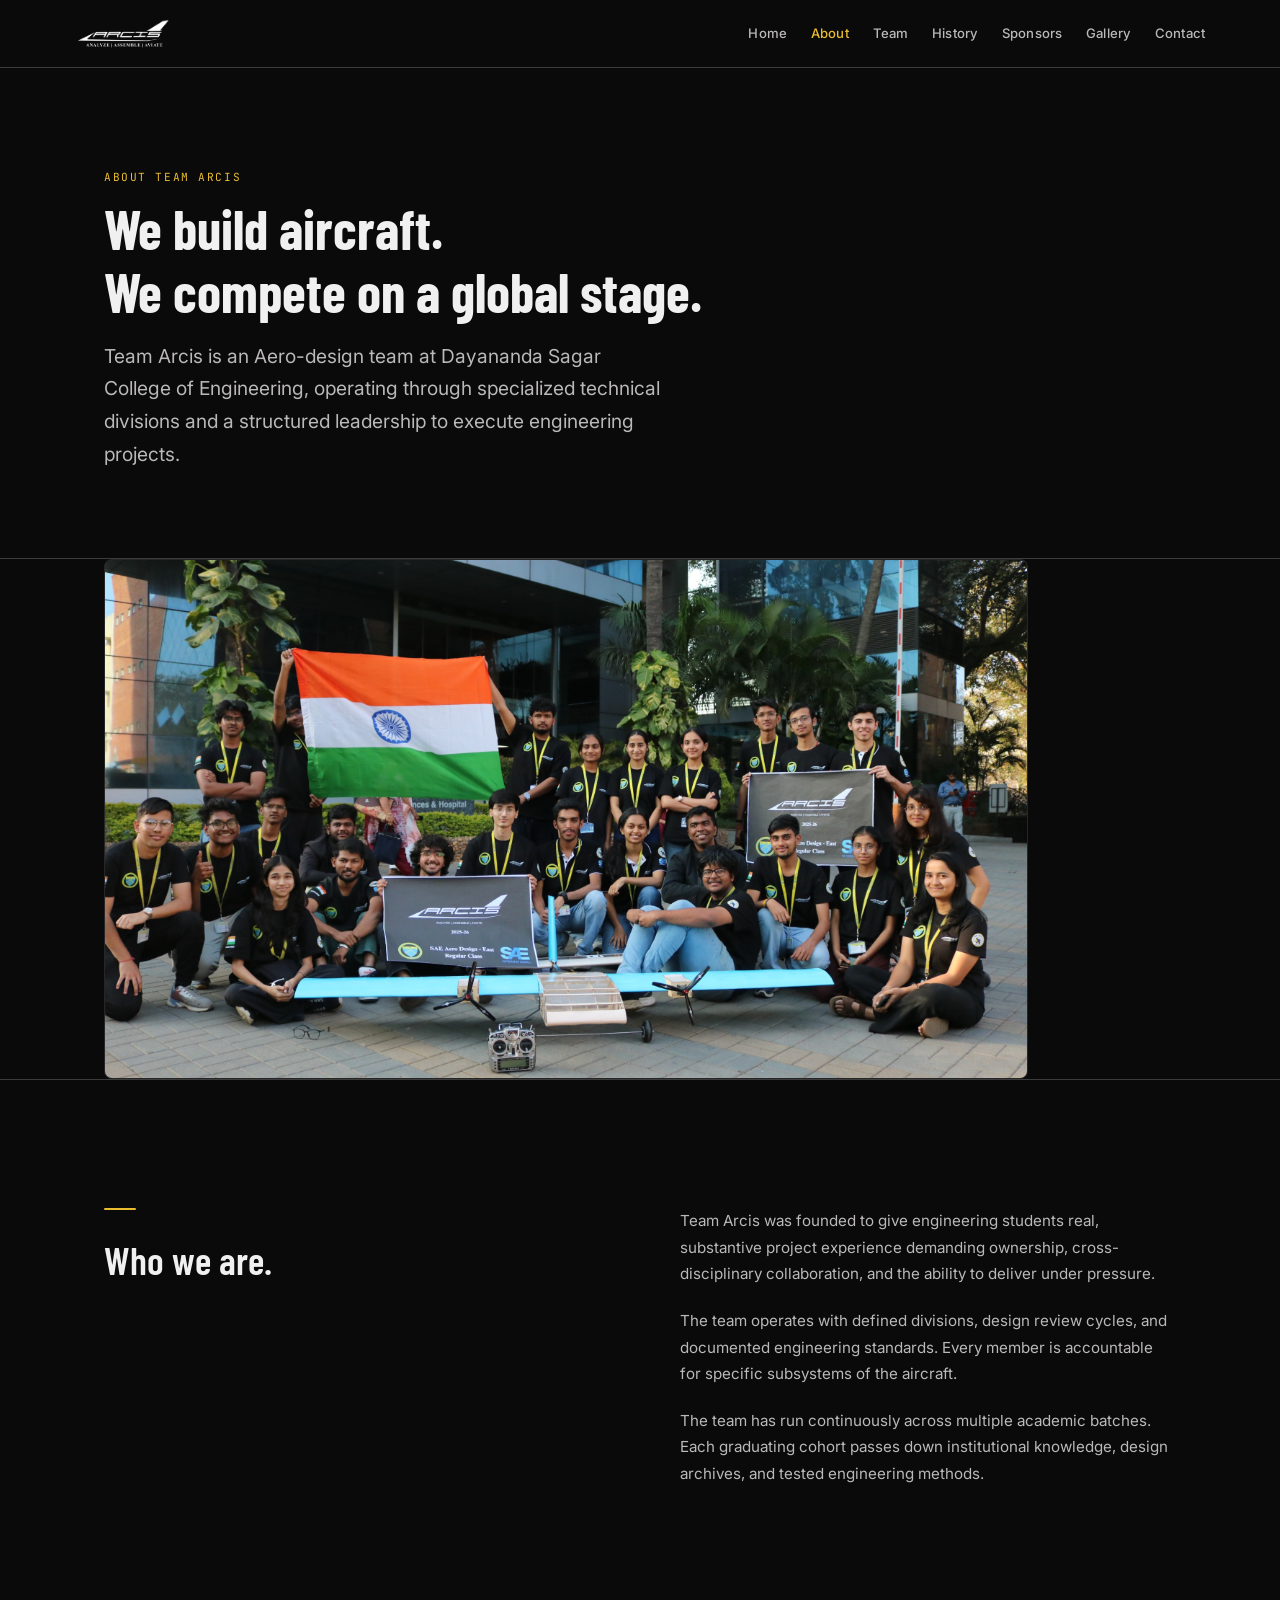
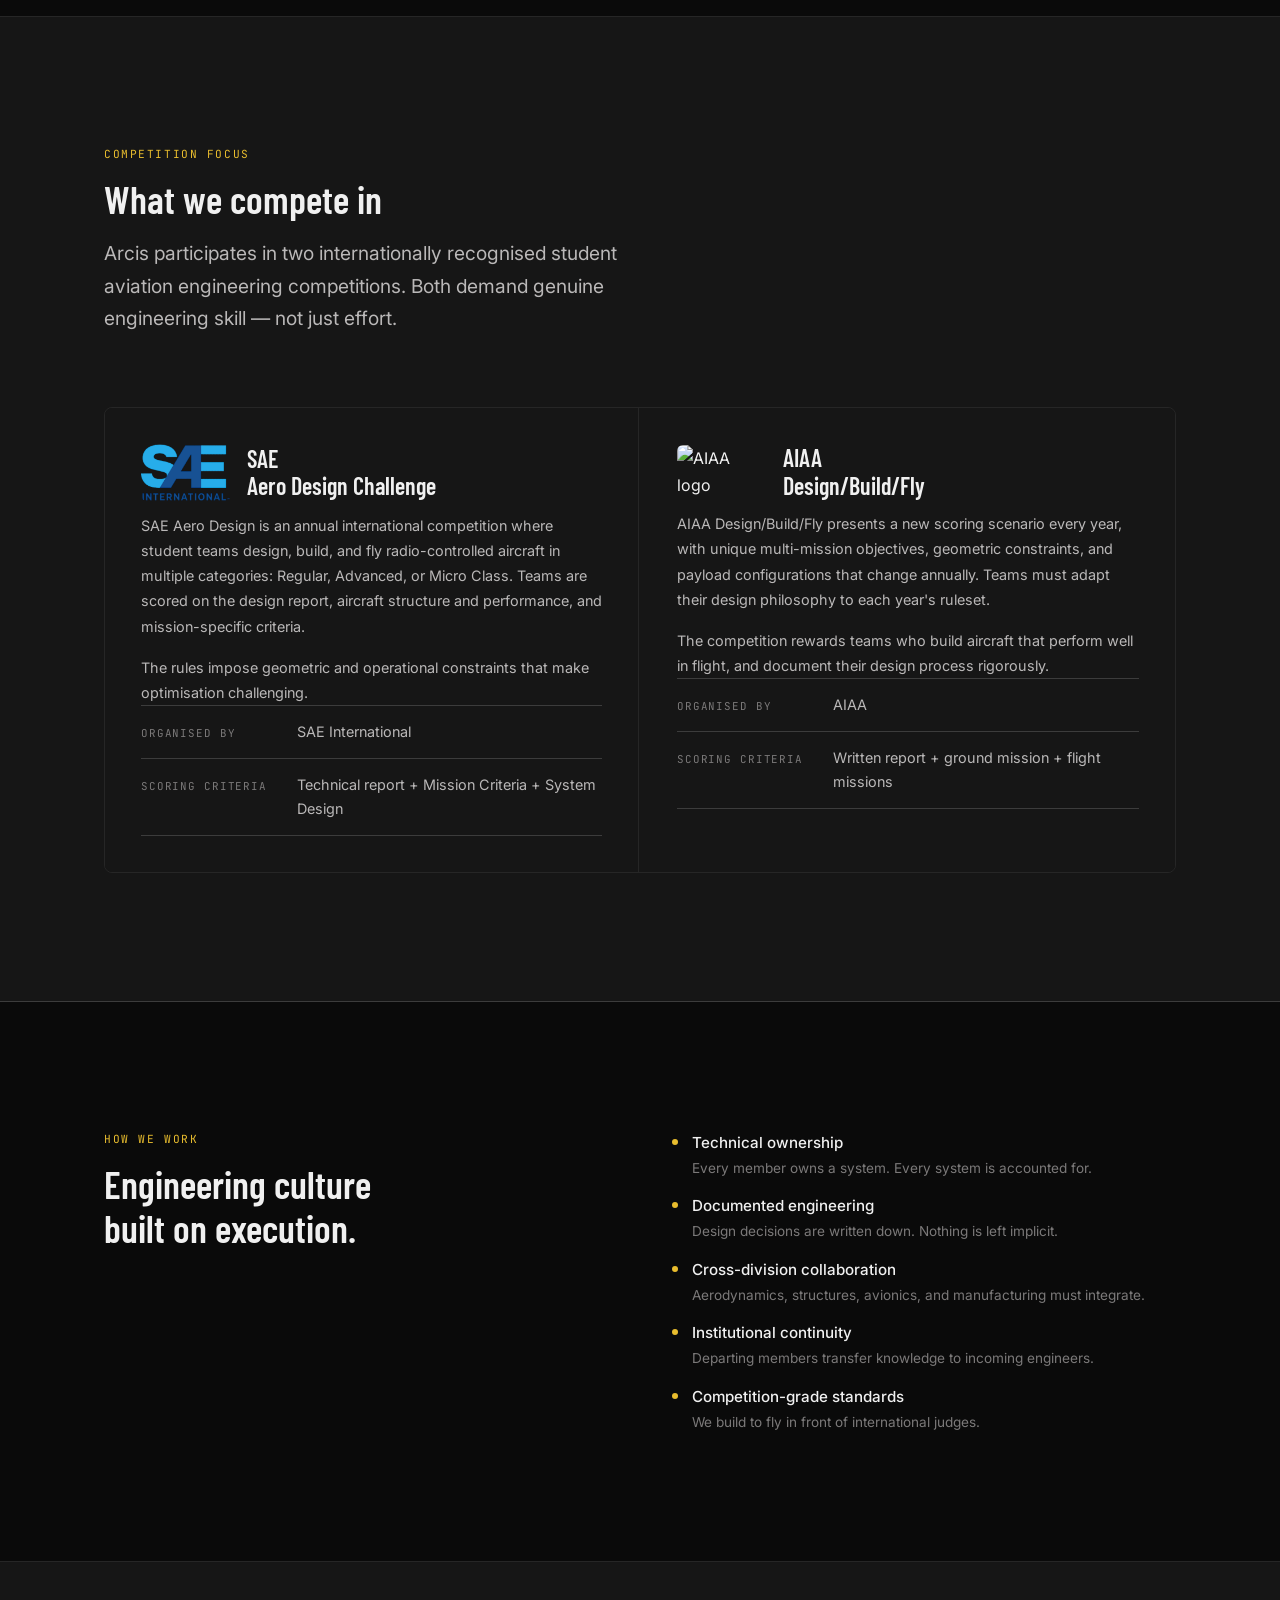
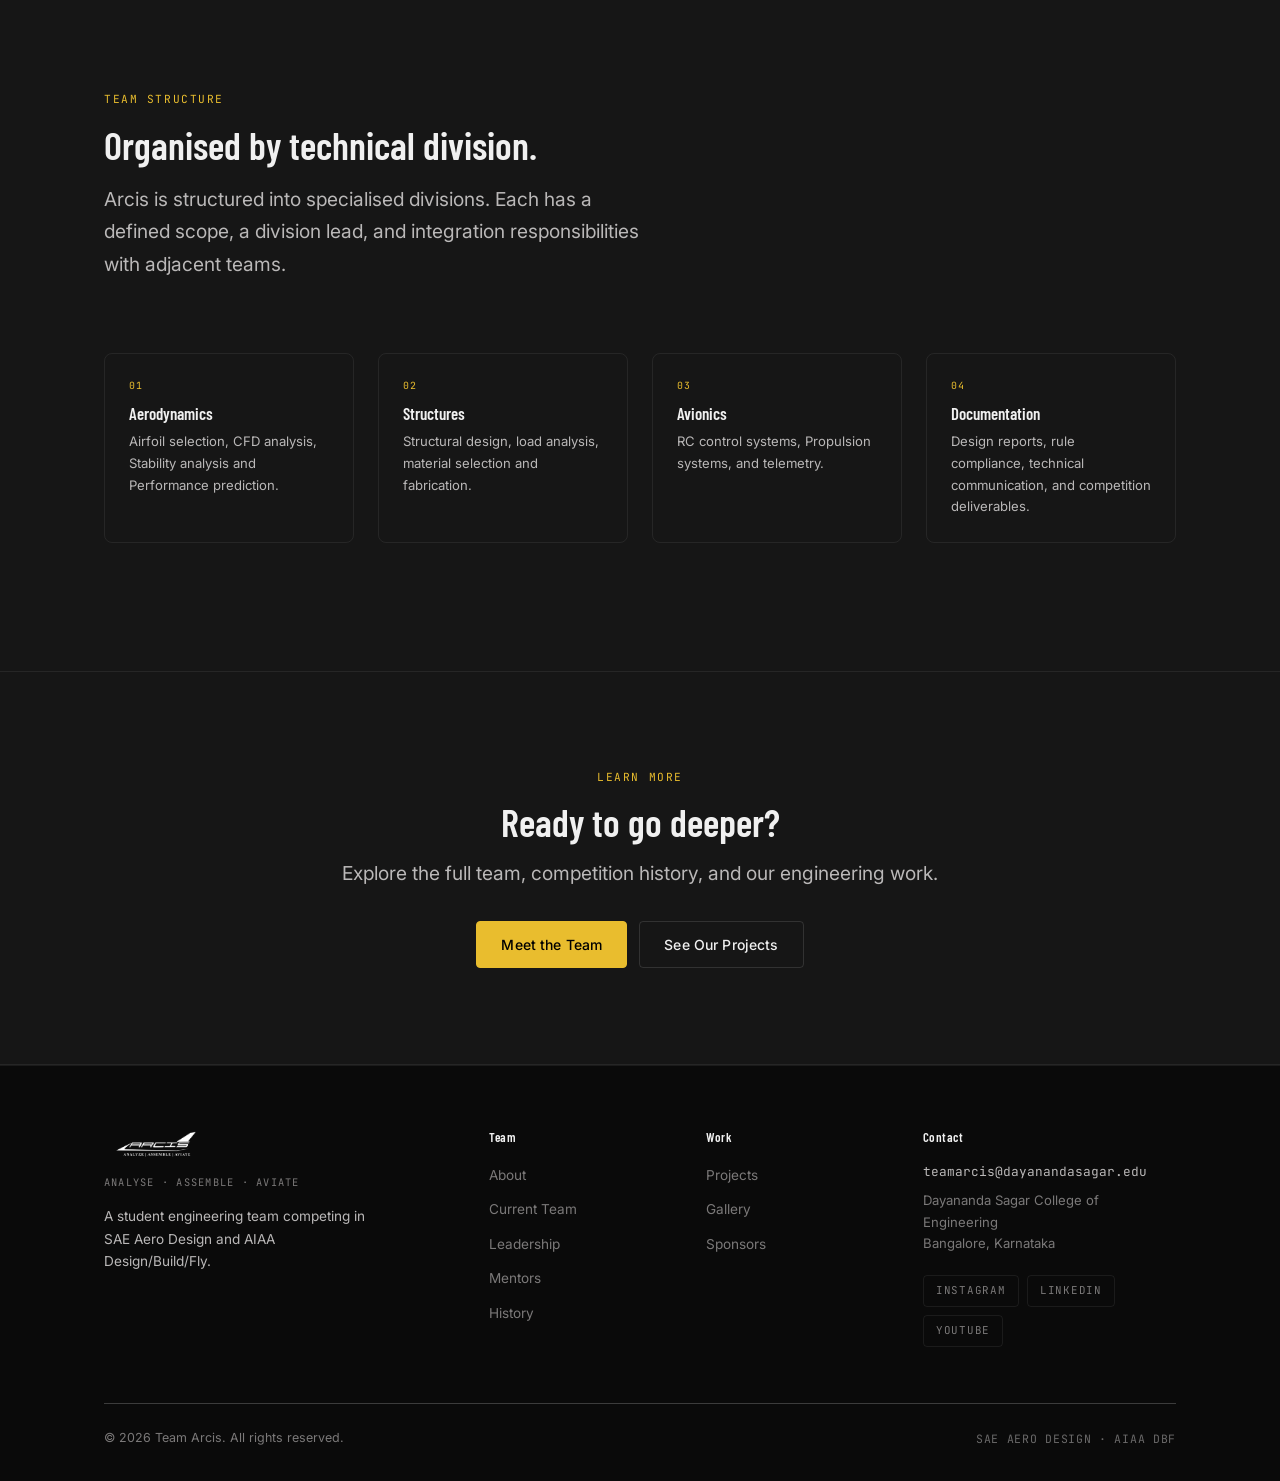
==== commit 896bff1b: "added images and content" ====
--- a/about.html
+++ b/about.html
@@ -3,10 +3,9 @@
 <head>
   <meta charset="UTF-8">
   <meta name="viewport" content="width=device-width, initial-scale=1.0">
-  <title>About — Team Arcis</title>
-  <meta name="description" content="Team Arcis is a student engineering team competing in SAE Aero Design and AIAA Design/Build/Fly. Learn about our mission, culture, and how we operate.">
+  <title>Team Arcis</title>
   <link rel="stylesheet" href="assets/css/main.css">
-  <link rel="icon" href="assets/images/favicon.svg" type="image/svg+xml">
+  <link rel="icon" href="assets/images/arcis black circle.png" type="image/png">
 </head>
 <body>
 
@@ -22,7 +21,7 @@
       <a href="about.html"        class="nav-link">About</a>
       <a href="team.html"         class="nav-link">Team</a>
       <a href="history.html"      class="nav-link">History</a>
-      <a href="competitions.html" class="nav-link">Competitions</a>
+      <!-- <a href="competitions.html" class="nav-link">Competitions</a> -->
       <a href="sponsors.html"     class="nav-link">Sponsors</a>
       <a href="gallery.html"      class="nav-link">Gallery</a>
       <a href="contact.html"      class="nav-link">Contact</a>
@@ -38,7 +37,7 @@
   <a href="about.html"        class="nav-overlay-link">About</a>
   <a href="team.html"         class="nav-overlay-link">Team</a>
   <a href="history.html"      class="nav-overlay-link">History</a>
-  <a href="competitions.html" class="nav-overlay-link">Competitions</a>
+  <!-- <a href="competitions.html" class="nav-overlay-link">Competitions</a> -->
   <a href="sponsors.html"     class="nav-overlay-link">Sponsors</a>
   <a href="gallery.html"      class="nav-overlay-link">Gallery</a>
   <a href="contact.html"      class="nav-overlay-link">Contact</a>
@@ -55,9 +54,7 @@
         We build aircraft.<br>We compete on a global stage.
       </h1>
       <p class="lead" style="max-width:560px;">
-        Arcis is a student engineering team at [College Name], structured to function
-        like a real engineering organisation — with technical divisions, a leadership
-        hierarchy, and accountability across every project.
+Team Arcis is an Aero-design team at Dayananda Sagar College of Engineering, operating through specialized technical divisions and a structured leadership to execute engineering projects.
       </p>
     </div>
   </section>
@@ -65,8 +62,11 @@
   <!-- ── Full-width photo ───────────────────────────────── -->
   <div class="container" style="padding-block:0;">
     <div class="photo ratio-16-9 reveal" style="border-radius:var(--r2); border:1px solid var(--b1); max-height:520px;">
-      <span class="photo-label">Team / aircraft photo — full width hero</span>
-    </div>
+<img
+            src="assets/images/index/groupvayu.jpeg"
+            alt="Current Team Group Photo"
+            class="photo-img"
+          >    </div>
   </div>
 
   <!-- ── Identity ──────────────────────────────────────── -->
@@ -75,23 +75,22 @@
       <div class="intro-grid">
         <div class="reveal">
           <div class="accent-rule"></div>
-          <h2 class="h2">Who we are</h2>
+          <h2 class="h2">Who we are.</h2>
         </div>
         <div class="reveal reveal-delay-1">
           <p style="color:var(--t1); font-size:0.95rem; line-height:1.75; margin-bottom:20px;">
             Team Arcis was founded to give engineering students real, substantive project
-            experience — the kind that requires ownership, cross-disciplinary collaboration,
+            experience demanding ownership, cross-disciplinary collaboration,
             and the ability to deliver under pressure.
           </p>
           <p style="color:var(--t1); font-size:0.95rem; line-height:1.75; margin-bottom:20px;">
-            We are not a casual extracurricular club. The team operates with defined technical
-            divisions, formal design review cycles, and documented engineering standards.
-            Every member is accountable for a specific piece of the aircraft.
+            The team operates with defined divisions, design review cycles, and documented engineering standards.
+            Every member is accountable for specific subsystems of the aircraft.
           </p>
           <p style="color:var(--t1); font-size:0.95rem; line-height:1.75;">
             The team has run continuously across multiple academic batches. Each graduating
             cohort passes down institutional knowledge, design archives, and tested
-            engineering methods — so the team doesn't start over every year.
+            engineering methods.
           </p>
         </div>
       </div>
@@ -113,69 +112,60 @@
       <div style="display:grid; grid-template-columns:1fr 1fr; gap:2px; border:1px solid var(--b1); border-radius:var(--r2); overflow:hidden;" class="reveal">
         <!-- SAE -->
         <div style="padding:36px; background:var(--bg-1); border-right:1px solid var(--b1);">
-          <div style="display:flex; align-items:center; gap:12px; margin-bottom:20px;">
-            <div style="width:36px; height:36px; background:var(--accent-10); border:1px solid var(--accent-20); border-radius:var(--r1); display:flex; align-items:center; justify-content:center;">
-              <svg width="16" height="16" viewBox="0 0 24 24" fill="none" stroke="#c9a227" stroke-width="1.5"><path d="M12 2L2 7l10 5 10-5-10-5z"/><path d="M2 17l10 5 10-5"/><path d="M2 12l10 5 10-5"/></svg>
-            </div>
-            <span style="font-family:var(--fm); font-size:0.65rem; color:var(--accent); letter-spacing:0.14em; text-transform:uppercase;">SAE Aero Design</span>
-          </div>
-          <h3 class="h3" style="margin-bottom:12px;">Society of Automotive Engineers<br>Aero Design Challenge</h3>
+          <div class="comp-row" style="display:flex; align-items:center; gap:16px; margin-bottom:12px;">
+            <img src="assets/images/logos/SAE.png" alt="SAE logo" class="competition-logo">
+            <h3 class="h3" style="margin:0;">SAE<br>Aero Design Challenge</h3>
+          </div>
           <p style="font-size:0.9rem; color:var(--t1); line-height:1.75; margin-bottom:16px;">
             SAE Aero Design is an annual international competition where student teams design,
-            build, and fly radio-controlled aircraft in one of three categories: Regular, Advanced,
-            or Micro class. Teams are scored on technical report quality, aircraft performance,
-            and maximum payload fraction.
+            build, and fly radio-controlled aircraft in multiple categories: Regular, Advanced,
+            or Micro Class. Teams are scored on the design report, aircraft structure and performance,
+            and mission-specific criteria.
           </p>
           <p style="font-size:0.9rem; color:var(--t1); line-height:1.75;">
-            The Regular class — Arcis's primary category — focuses on maximising the ratio of
-            payload weight to aircraft empty weight while achieving safe, repeatable flight.
-            The rules impose geometric and operational constraints that make optimisation
-            genuinely challenging.
+            <!-- The Regular class focuses on maximising the ratio of payload weight to aircraft empty weight while achieving safe, repeatable flight. -->
+            The rules impose geometric and operational constraints that make optimisation challenging.
           </p>
           <div class="mt-20">
             <div class="info-row">
               <span class="info-key">Organised by</span>
               <span class="info-val">SAE International</span>
             </div>
-            <div class="info-row">
+            <!-- <div class="info-row">
               <span class="info-key">Competition type</span>
-              <span class="info-val">Design, build, and fly</span>
-            </div>
+              <span class="info-val">Aircraft Design, Build & Validation</span>
+            </div> -->
             <div class="info-row">
               <span class="info-key">Scoring criteria</span>
-              <span class="info-val">Technical report + flight performance + system design</span>
+              <span class="info-val">Technical report + Mission Criteria + System Design</span>
             </div>
           </div>
         </div>
 
         <!-- AIAA -->
         <div style="padding:36px; background:var(--bg-1);">
-          <div style="display:flex; align-items:center; gap:12px; margin-bottom:20px;">
-            <div style="width:36px; height:36px; background:var(--accent-10); border:1px solid var(--accent-20); border-radius:var(--r1); display:flex; align-items:center; justify-content:center;">
-              <svg width="16" height="16" viewBox="0 0 24 24" fill="none" stroke="#c9a227" stroke-width="1.5"><circle cx="12" cy="12" r="10"/><path d="M2 12h20M12 2a15.3 15.3 0 0 1 4 10 15.3 15.3 0 0 1-4 10 15.3 15.3 0 0 1-4-10 15.3 15.3 0 0 1 4-10z"/></svg>
-            </div>
-            <span style="font-family:var(--fm); font-size:0.65rem; color:var(--accent); letter-spacing:0.14em; text-transform:uppercase;">AIAA DBF</span>
-          </div>
-          <h3 class="h3" style="margin-bottom:12px;">American Institute of Aeronautics<br>Design/Build/Fly</h3>
+          <div class="comp-row" style="display:flex; align-items:center; gap:16px; margin-bottom:12px;">
+            <img src="assets/images/logos/AIAA.jpg" alt="AIAA logo" class="competition-logo">
+            <h3 class="h3" style="margin:0;">AIAA<br>Design/Build/Fly</h3>
+          </div>
           <p style="font-size:0.9rem; color:var(--t1); line-height:1.75; margin-bottom:16px;">
             AIAA Design/Build/Fly presents a new scoring scenario every year, with unique
             multi-mission objectives, geometric constraints, and payload configurations
             that change annually. Teams must adapt their design philosophy to each year's ruleset.
           </p>
           <p style="font-size:0.9rem; color:var(--t1); line-height:1.75;">
-            The competition rewards teams who not only build aircraft that perform well in flight,
-            but who also document their design process rigorously. The written proposal and
-            technical report form a substantial part of the total score.
+            The competition rewards teams who build aircraft that perform well in flight,
+            and document their design process rigorously.
           </p>
           <div class="mt-20">
             <div class="info-row">
               <span class="info-key">Organised by</span>
-              <span class="info-val">AIAA, Cessna, Raytheon</span>
-            </div>
-            <div class="info-row">
+              <span class="info-val">AIAA</span>
+            </div>
+            <!-- <div class="info-row">
               <span class="info-key">Competition type</span>
-              <span class="info-val">Multi-mission, design + build + fly</span>
-            </div>
+              <span class="info-val">Multi-mission, Design + Build + Fly</span>
+            </div> -->
             <div class="info-row">
               <span class="info-key">Scoring criteria</span>
               <span class="info-val">Written report + ground mission + flight missions</span>
@@ -193,7 +183,7 @@
         <div class="reveal">
           <span class="eyebrow">How We Work</span>
           <h2 class="h2" style="margin-bottom:20px;">Engineering culture<br>built on execution.</h2>
-          <p style="color:var(--t1); font-size:0.95rem; line-height:1.75; margin-bottom:20px;">
+          <!-- <p style="color:var(--t1); font-size:0.95rem; line-height:1.75; margin-bottom:20px;">
             The team's culture values technical competence and disciplined execution over
             appearance. We expect members to own their work, communicate clearly, and meet
             their commitments to the rest of the team.
@@ -201,7 +191,7 @@
           <p style="color:var(--t1); font-size:0.95rem; line-height:1.75;">
             We run formal design reviews, maintain documentation standards, and operate
             with a seasonal structure that mirrors professional aerospace development cycles.
-          </p>
+          </p> -->
         </div>
         <div class="reveal reveal-delay-1">
           <div class="feat-list">
@@ -237,7 +227,7 @@
               <div class="feat-dot"></div>
               <div>
                 <div class="feat-text" style="font-weight:500; color:var(--t0);">Competition-grade standards</div>
-                <div style="font-size:0.85rem; color:var(--t2); margin-top:2px;">We build to fly in front of international judges — not just to finish.</div>
+                <div style="font-size:0.85rem; color:var(--t2); margin-top:2px;">We build to fly in front of international judges.</div>
               </div>
             </div>
           </div>
@@ -261,22 +251,22 @@
         <div style="padding:24px; border:1px solid var(--b1); border-radius:var(--r2);">
           <div style="font-family:var(--fm); font-size:0.62rem; color:var(--accent); letter-spacing:0.12em; text-transform:uppercase; margin-bottom:10px;">01</div>
           <h4 class="h4" style="margin-bottom:8px;">Aerodynamics</h4>
-          <p style="font-size:0.82rem; color:var(--t1); line-height:1.65;">Wing design, airfoil selection, CFD analysis, and performance prediction.</p>
+          <p style="font-size:0.82rem; color:var(--t1); line-height:1.65;">Airfoil selection, CFD analysis, Stability analysis and Performance prediction.</p>
         </div>
         <div style="padding:24px; border:1px solid var(--b1); border-radius:var(--r2);">
           <div style="font-family:var(--fm); font-size:0.62rem; color:var(--accent); letter-spacing:0.12em; text-transform:uppercase; margin-bottom:10px;">02</div>
           <h4 class="h4" style="margin-bottom:8px;">Structures</h4>
-          <p style="font-size:0.82rem; color:var(--t1); line-height:1.65;">Fuselage and wing spar design, load analysis, material selection and composite layup.</p>
+          <p style="font-size:0.82rem; color:var(--t1); line-height:1.65;">Structural design, load analysis, material selection and fabrication.</p>
         </div>
         <div style="padding:24px; border:1px solid var(--b1); border-radius:var(--r2);">
           <div style="font-family:var(--fm); font-size:0.62rem; color:var(--accent); letter-spacing:0.12em; text-transform:uppercase; margin-bottom:10px;">03</div>
           <h4 class="h4" style="margin-bottom:8px;">Avionics</h4>
-          <p style="font-size:0.82rem; color:var(--t1); line-height:1.65;">RC systems, servo layout, ESC configuration, telemetry, and power management.</p>
+          <p style="font-size:0.82rem; color:var(--t1); line-height:1.65;">RC control systems, Propulsion systems, and telemetry.</p>
         </div>
         <div style="padding:24px; border:1px solid var(--b1); border-radius:var(--r2);">
           <div style="font-family:var(--fm); font-size:0.62rem; color:var(--accent); letter-spacing:0.12em; text-transform:uppercase; margin-bottom:10px;">04</div>
-          <h4 class="h4" style="margin-bottom:8px;">Manufacturing</h4>
-          <p style="font-size:0.82rem; color:var(--t1); line-height:1.65;">Fabrication planning, workshop operations, CNC routing, and 3D printing workflows.</p>
+          <h4 class="h4" style="margin-bottom:8px;">Documentation</h4>
+          <p style="font-size:0.82rem; color:var(--t1); line-height:1.65;">Design reports, rule compliance, technical communication, and competition deliverables.</p>
         </div>
       </div>
     </div>
@@ -300,7 +290,7 @@
     <div class="footer-grid">
       <div>
         <img src="assets/images/logo-white.png" alt="Team Arcis" class="footer-logo"
-             onerror="this.style.display='none';this.nextElementSibling.style.display='block'">
+             onerror="this.style.display='none'; this.nextElementSibling.style.display='block'">
         <div class="footer-logo-fallback" style="display:none">ARCIS</div>
         <div class="footer-tagline">Analyse · Assemble · Aviate</div>
         <p class="footer-desc">A student engineering team competing in SAE Aero Design and AIAA Design/Build/Fly.</p>
@@ -318,19 +308,20 @@
       <div class="footer-col">
         <h4>Work</h4>
         <ul>
-          <li><a href="competitions.html">Competitions</a></li>
+          <!-- <li><a href="competitions.html">Competitions</a></li> -->
+          <li><a href="competitions.html#projects">Projects</a></li>
           <li><a href="gallery.html">Gallery</a></li>
           <li><a href="sponsors.html">Sponsors</a></li>
         </ul>
       </div>
       <div class="footer-col">
         <h4>Contact</h4>
-        <a href="mailto:team@arcis.edu" class="footer-contact-email">[team email]</a>
-        <p class="footer-contact-loc">[College Name]<br>[City, State]</p>
+        <a href="mailto:teamarcis@dayanandasagar.edu" class="footer-contact-email">teamarcis@dayanandasagar.edu</a>
+        <p class="footer-contact-loc">Dayananda Sagar College of Engineering<br>Bangalore, Karnataka</p>
         <div class="social-links">
-          <a href="#" class="social-link">Instagram</a>
-          <a href="#" class="social-link">LinkedIn</a>
-          <a href="#" class="social-link">YouTube</a>
+          <a href="https://www.instagram.com/teamarcis/" class="social-link">Instagram</a>
+          <a href="https://www.linkedin.com/in/team-arcis-6b7b52355/" class="social-link">LinkedIn</a>
+          <a href="https://www.youtube.com/@teamarcis" class="social-link">YouTube</a>
         </div>
       </div>
     </div>
--- a/assets/css/main.css
+++ b/assets/css/main.css
@@ -5,32 +5,33 @@
    ============================================================ */
 
 @import url('https://fonts.googleapis.com/css2?family=Space+Grotesk:wght@300;400;500;600;700&family=Inter:ital,wght@0,300;0,400;0,500;0,600;1,400&family=JetBrains+Mono:wght@400;500&display=swap');
-
+@import url('https://fonts.googleapis.com/css2?family=Barlow+Condensed:wght@400;500;600;700&display=swap');
 /* ── Variables ───────────────────────────────────────────── */
 :root {
-  --bg-0:   #090909;
-  --bg-1:   #0f0f0f;
+  --bg-0:   #0a0a0a;
+  --bg-1:   #161616;
   --bg-2:   #161616;
   --bg-3:   #1e1e1e;
   --bg-4:   #272727;
 
-  --b0: rgba(255,255,255,0.04);
+  --b0: #3c3c3c;
   --b1: rgba(255,255,255,0.07);
   --b2: rgba(255,255,255,0.12);
   --b3: rgba(255,255,255,0.20);
 
   --t0: #f0f0f0;
-  --t1: #a8a8a8;
-  --t2: #606060;
-  --t3: #353535;
-
-  --accent:    #c9a227;
+  --t1: #bab8b8;
+  --t2: #7b7979;
+  --t3: #6a6969;
+
+  --accent:    #e9bd2e;
   --accent-hi: #e0b93a;
   --accent-20: rgba(201,162,39,0.20);
   --accent-10: rgba(201,162,39,0.10);
   --accent-06: rgba(201,162,39,0.06);
 
-  --fh: 'Space Grotesk', sans-serif;
+  --fh: 'Barlow Condensed', sans-serif;
+  /* --fh-spacing: 110px; */
   --fb: 'Inter', sans-serif;
   --fm: 'JetBrains Mono', monospace;
 
@@ -69,14 +70,13 @@
 .fh { font-family: var(--fh); }
 .fm { font-family: var(--fm); }
 
-h1, h2, h3, h4 { font-family: var(--fh); font-weight: 600; line-height: 1.15; letter-spacing: -0.02em; }
+h1, h2, h3, h4 { font-family: var(--fh); font-weight: 600; line-height: 1.15; }
 
 .display {
   font-family: var(--fh);
   font-size: clamp(2.8rem, 6vw, 4.8rem);
   font-weight: 700;
   line-height: 1.05;
-  letter-spacing: -0.03em;
 }
 .h1 { font-size: clamp(2.2rem, 4.5vw, 3.4rem); font-weight: 700; }
 .h2 { font-size: clamp(1.6rem, 3vw, 2.4rem); font-weight: 600; }
@@ -258,7 +258,6 @@
   font-weight: 600;
   color: var(--t1);
   padding: 8px 0;
-  letter-spacing: -0.02em;
   transition: color 0.2s;
   display: block;
 }
@@ -346,6 +345,19 @@
   background: var(--accent-06);
 }
 
+/* Links inside tags */
+.tag a {
+  color: var(--t2);
+  text-decoration: none;
+  transition: color 0.2s;
+}
+.tag a:hover {
+  color: var(--accent);
+}
+.tag a:focus {
+  outline: none;
+}
+
 /* ── Photo / Placeholder ─────────────────────────────────── */
 .photo {
   position: relative;
@@ -452,7 +464,6 @@
   color: var(--accent);
   line-height: 1;
   margin-bottom: 6px;
-  letter-spacing: -0.03em;
 }
 .stat-label {
   font-size: 0.78rem;
@@ -546,7 +557,6 @@
   font-family: var(--fh);
   font-weight: 600;
   font-size: 0.95rem;
-  letter-spacing: -0.01em;
   margin-bottom: 4px;
 }
 .member-role {
@@ -616,7 +626,6 @@
   font-family: var(--fh);
   font-size: 1.4rem;
   font-weight: 700;
-  letter-spacing: -0.02em;
   margin-bottom: 6px;
 }
 .lead-dept {
@@ -631,29 +640,32 @@
 }
 
 /* ── Mentor card ─────────────────────────────────────────── */
+.mentor-grid {
+  display: grid;
+  grid-template-columns: repeat(2, 1fr);
+  gap: 24px;
+}
+
 .mentor-card {
-  padding: 24px;
-  border: 1px solid var(--b1);
-  border-radius: var(--r2);
-  background: var(--bg-1);
   display: flex;
   gap: 20px;
   align-items: flex-start;
-}
+  padding: 28px;
+  background: var(--bg-0);
+  border: 1px solid var(--b1);
+  border-radius: var(--r2);
+  height: 100%;
+  box-sizing: border-box;
+}
+
 .mentor-avatar {
-  width: 56px;
-  height: 56px;
-  border-radius: 50%;
-  background: var(--bg-2);
-  border: 1px solid var(--b1);
   flex-shrink: 0;
-  display: flex;
-  align-items: center;
-  justify-content: center;
-  font-family: var(--fh);
-  font-weight: 700;
-  font-size: 1.1rem;
-  color: var(--t2);
+}
+
+@media (max-width: 768px) {
+  .mentor-grid {
+    grid-template-columns: 1fr;
+  }
 }
 .mentor-role {
   font-family: var(--fm);
@@ -685,7 +697,20 @@
   width: 1px;
   background: var(--b1);
 }
-
+a.tag-link {
+  text-decoration: none;
+  color: inherit;
+}
+a.tag-link:hover {
+  color: var(--accent);
+  border-color: var(--accent);
+}
+.sponsor-logo-img {
+  width: 100%;
+  height: 100%;
+  object-fit: contain;
+  display: block;
+}
 .tl-item {
   position: relative;
   margin-bottom: 60px;
@@ -719,7 +744,6 @@
   font-family: var(--fh);
   font-size: 1.2rem;
   font-weight: 600;
-  letter-spacing: -0.01em;
   margin-bottom: 10px;
 }
 .tl-body { font-size: 0.9rem; color: var(--t1); margin-bottom: 16px; line-height: 1.7; }
@@ -738,14 +762,25 @@
   justify-content: center;
   position: relative;
 }
+.more-link{
+    font-size:0.72rem;
+    color:var(--t3);
+    font-family:var(--fm);
+    text-decoration:none;
+    transition:color .2s ease;
+}
+
+.more-link:hover{
+    color:var(--accent);
+}
 .tl-photo::before {
   content: '';
   position: absolute;
   inset: 0;
   background-image:
-    linear-gradient(var(--b0) 1px, transparent 1px),
-    linear-gradient(90deg, var(--b0) 1px, transparent 1px);
-  background-size: 24px 24px;
+    /* linear-gradient(var(--b0) 1px, transparent 1px),
+    linear-gradient(90deg, var(--b0) 1px, transparent 1px); */
+  /* background-size: 24px 24px; */
 }
 .tl-photo-label {
   font-family: var(--fm);
@@ -753,6 +788,47 @@
   color: var(--t3);
   letter-spacing: 0.1em;
   text-transform: uppercase;
+}
+
+/* ── Sponsors (logo + name stacked) ───────────────────────── */
+.sponsor-logos {
+  display: flex;
+  justify-content: center;
+  gap: 32px;
+  flex-wrap: wrap;
+}
+.sponsor-logo {
+  width: 220px;
+  display: flex;
+  flex-direction: column;
+  align-items: center;
+  text-align: center;
+}
+.sponsor-logo img {
+  max-width: 160px;
+  height: auto;
+  display: block;
+  margin-bottom: 12px;
+}
+.sponsor-logo-ph {
+  font-family: var(--fh);
+  font-weight: 600;
+  color: var(--t0);
+}
+
+/* ── Competition headers: inline logo + title ───────────────── */
+.comp-row { display: flex; align-items: center; gap: 16px; }
+.competition-logo {
+  width: 90px;
+  height: auto;
+  display: block;
+  object-fit: contain;
+  border-radius: 6px;
+  background: transparent;
+}
+@media (max-width: 640px) {
+  .comp-row { flex-direction: column; align-items: flex-start; }
+  .competition-logo { width: 48px; margin-bottom: 8px; }
 }
 
 /* ── Gallery ─────────────────────────────────────────────── */
@@ -989,7 +1065,6 @@
   font-size: clamp(2rem, 5.5vw, 4rem);
   font-weight: 700;
   line-height: 1.08;
-  letter-spacing: -0.03em;
   color: var(--t0);
   max-width: 800px;
   margin-bottom: 20px;
@@ -1068,7 +1143,6 @@
   font-family: var(--fh);
   font-size: 1.1rem;
   font-weight: 600;
-  letter-spacing: -0.01em;
   margin-bottom: 10px;
 }
 .comp-card-body { font-size: 0.88rem; color: var(--t1); line-height: 1.7; }
@@ -1097,7 +1171,7 @@
 }
 .process-title {
   font-family: var(--fh);
-  font-size: 0.95rem;
+  font-size: 0.98rem;
   font-weight: 600;
   margin-bottom: 8px;
 }
@@ -1410,4 +1484,4 @@
   .gallery-item.span-r2 { grid-row: span 1; }
   .division-panel-grid { grid-template-columns: 1fr; }
   .lead-card { padding: 20px; }
-}
+}
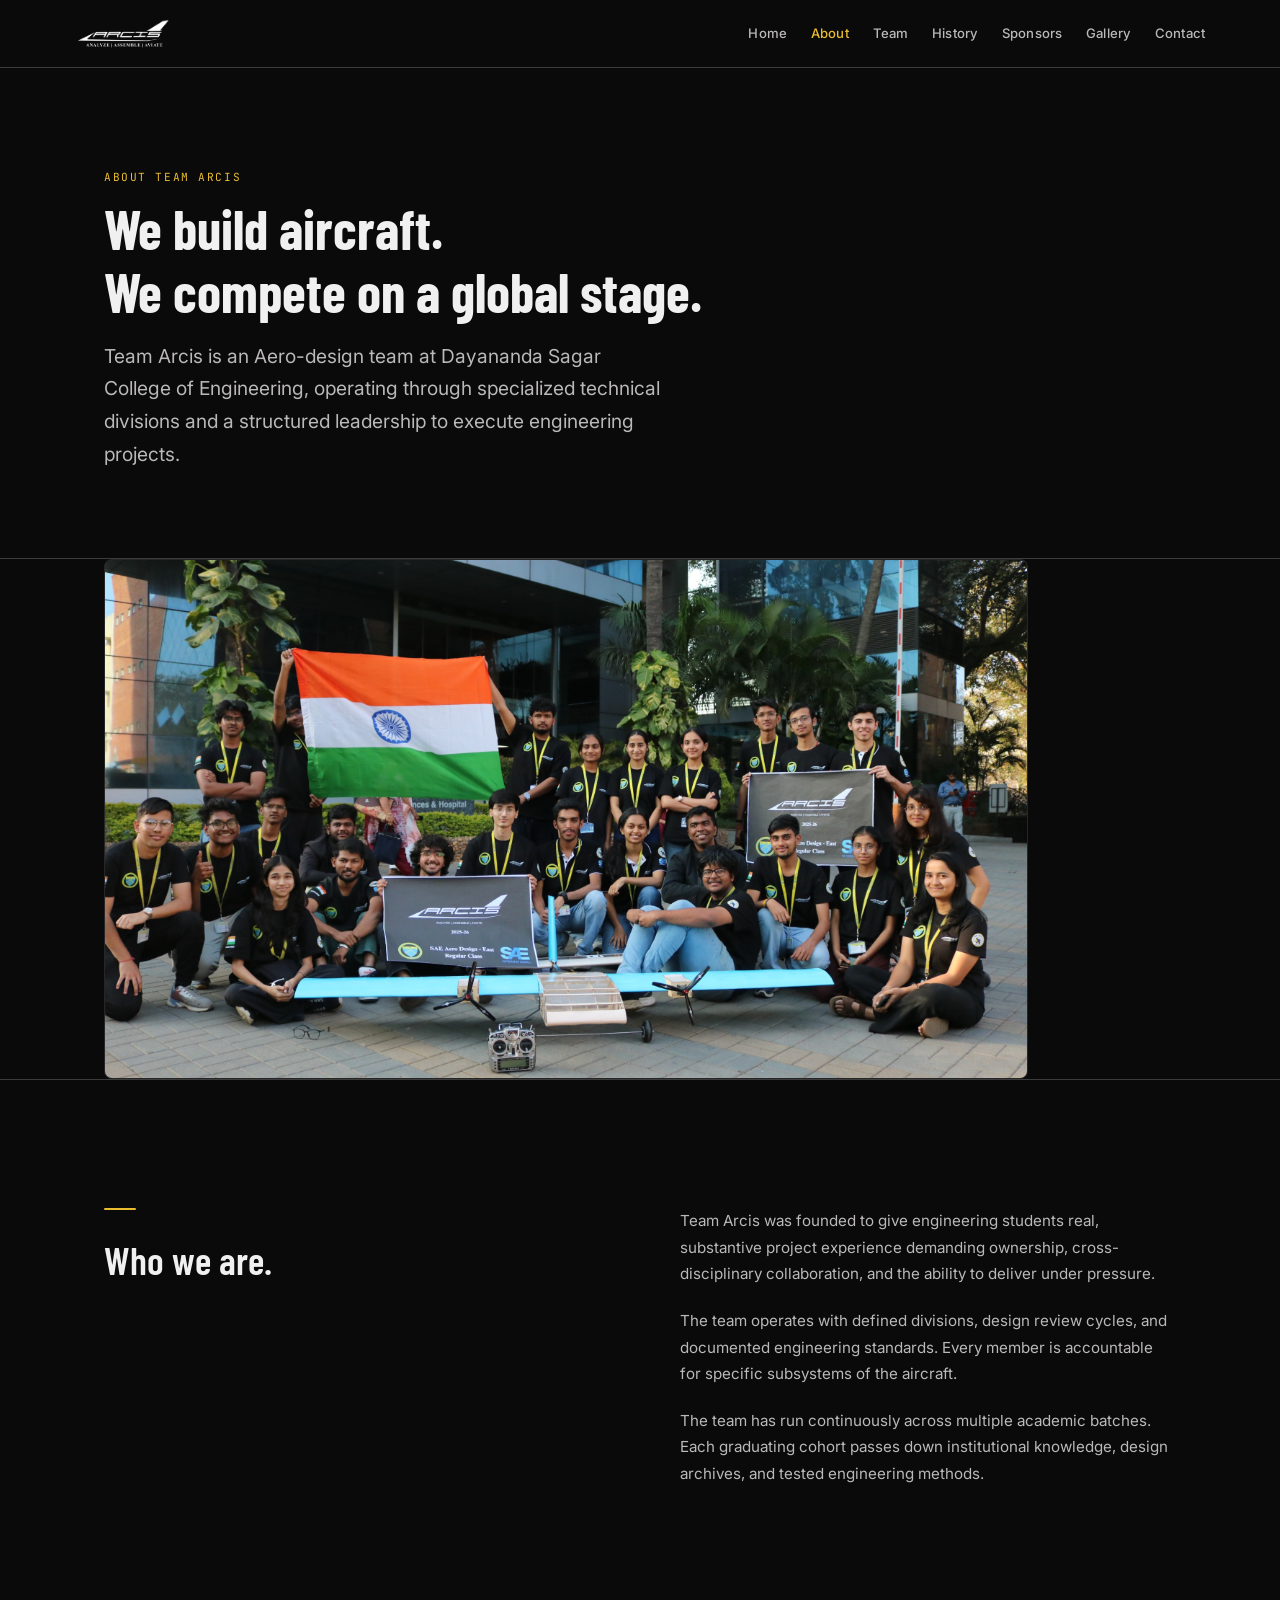
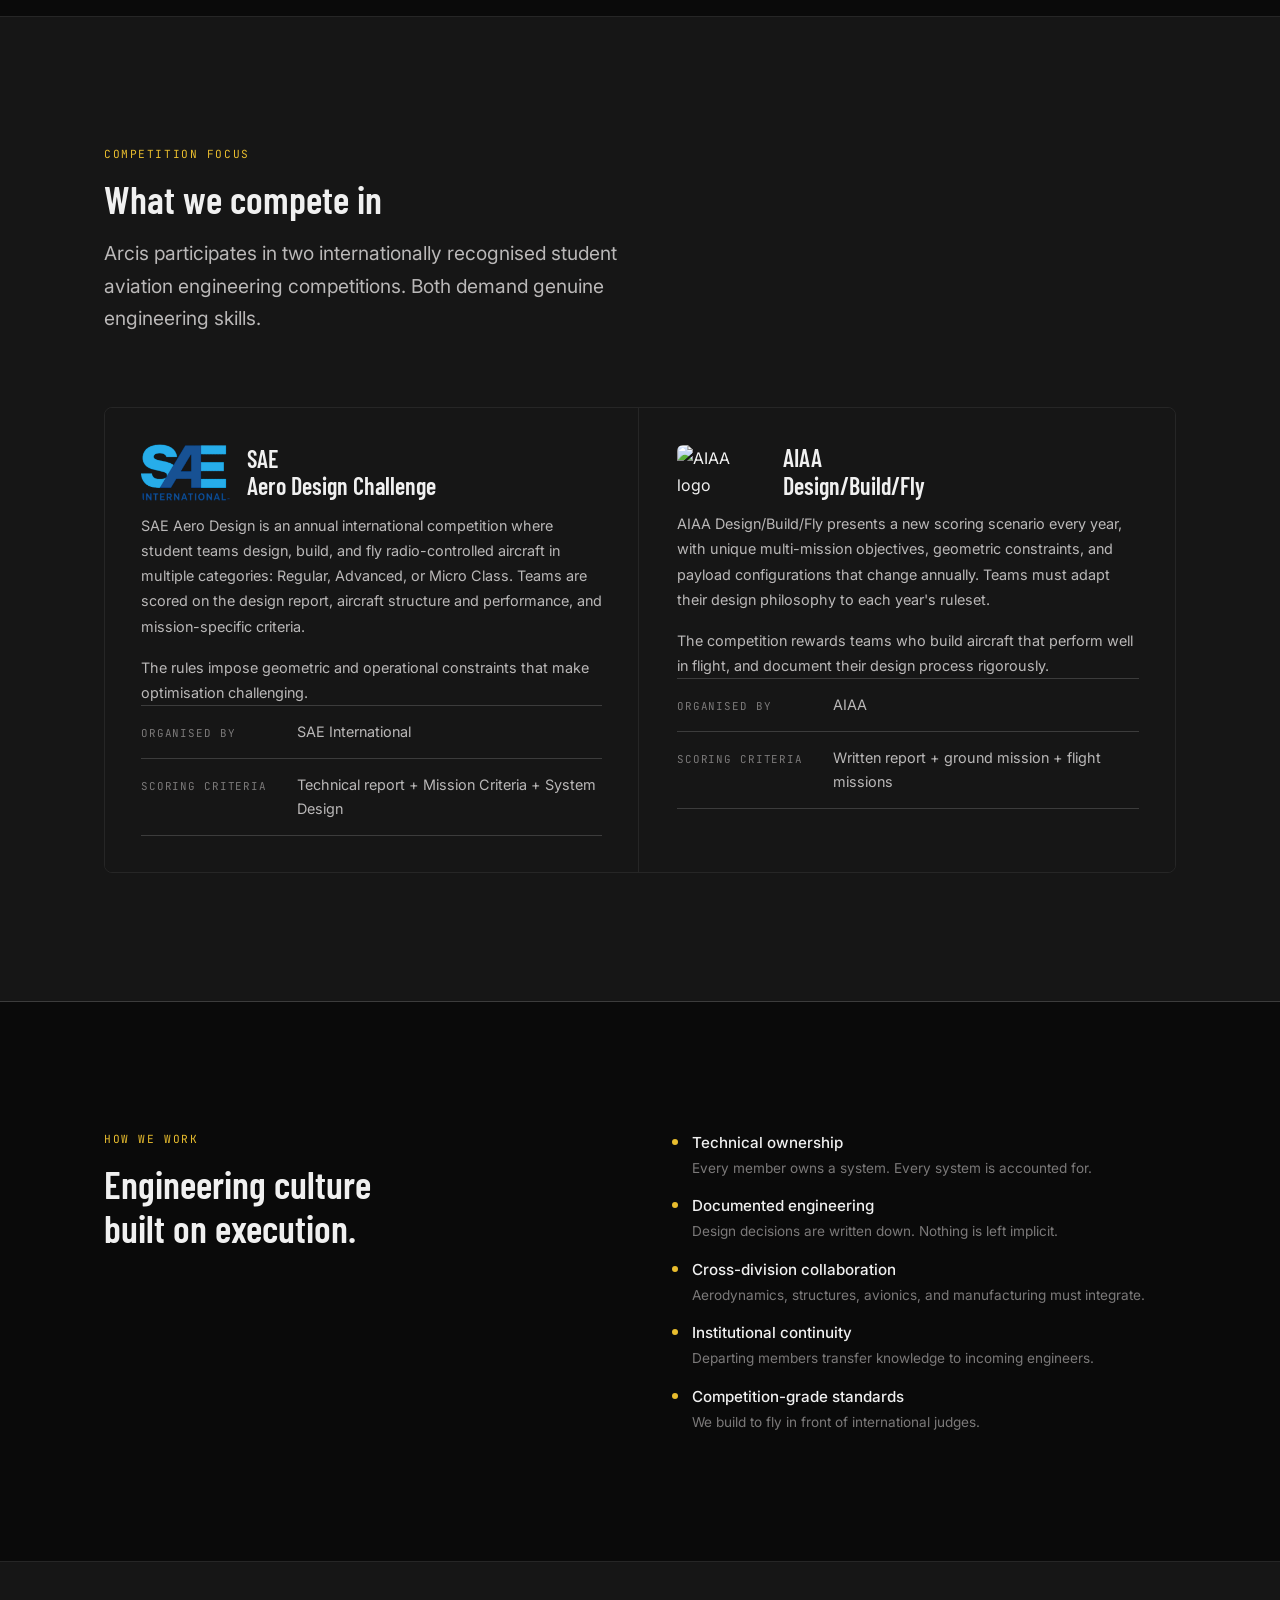
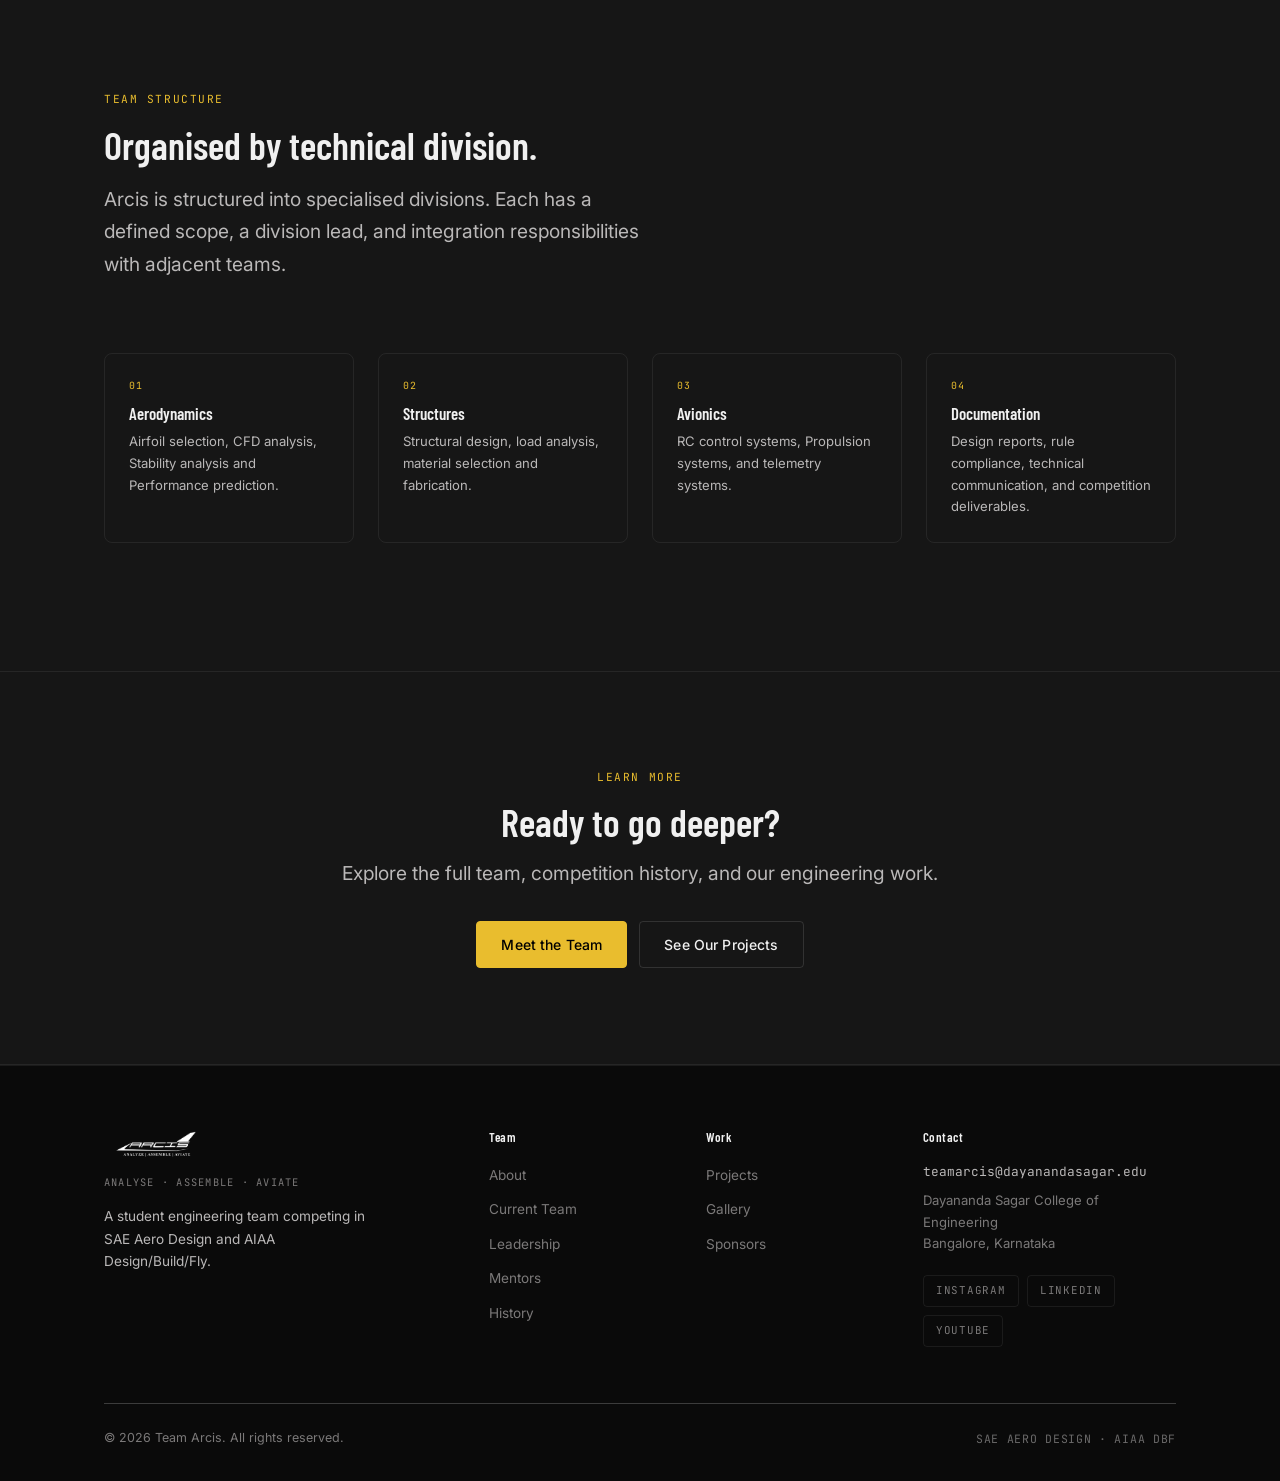
==== commit a0955d16: "mostly text changes , also switched design and analyse position on the front page" ====
--- a/about.html
+++ b/about.html
@@ -105,7 +105,7 @@
         <h2 class="h2">What we compete in</h2>
         <p class="lead mt-16" style="max-width:560px;">
           Arcis participates in two internationally recognised student aviation engineering
-          competitions. Both demand genuine engineering skill — not just effort.
+          competitions. Both demand genuine engineering skills.
         </p>
       </div>
 
@@ -261,7 +261,7 @@
         <div style="padding:24px; border:1px solid var(--b1); border-radius:var(--r2);">
           <div style="font-family:var(--fm); font-size:0.62rem; color:var(--accent); letter-spacing:0.12em; text-transform:uppercase; margin-bottom:10px;">03</div>
           <h4 class="h4" style="margin-bottom:8px;">Avionics</h4>
-          <p style="font-size:0.82rem; color:var(--t1); line-height:1.65;">RC control systems, Propulsion systems, and telemetry.</p>
+          <p style="font-size:0.82rem; color:var(--t1); line-height:1.65;">RC control systems, Propulsion systems, and telemetry systems.</p>
         </div>
         <div style="padding:24px; border:1px solid var(--b1); border-radius:var(--r2);">
           <div style="font-family:var(--fm); font-size:0.62rem; color:var(--accent); letter-spacing:0.12em; text-transform:uppercase; margin-bottom:10px;">04</div>
--- a/assets/css/main.css
+++ b/assets/css/main.css
@@ -777,7 +777,7 @@
   content: '';
   position: absolute;
   inset: 0;
-  background-image:
+  /* background-image: */
     /* linear-gradient(var(--b0) 1px, transparent 1px),
     linear-gradient(90deg, var(--b0) 1px, transparent 1px); */
   /* background-size: 24px 24px; */
@@ -1045,7 +1045,7 @@
 }
 
 .hero-logo {
-  width: clamp(200px, 30vw, 320px);
+  width: clamp(600px, 30vw, 320px);
   height: auto;
   margin-bottom: 40px;
   /* filter: brightness(1.05); */
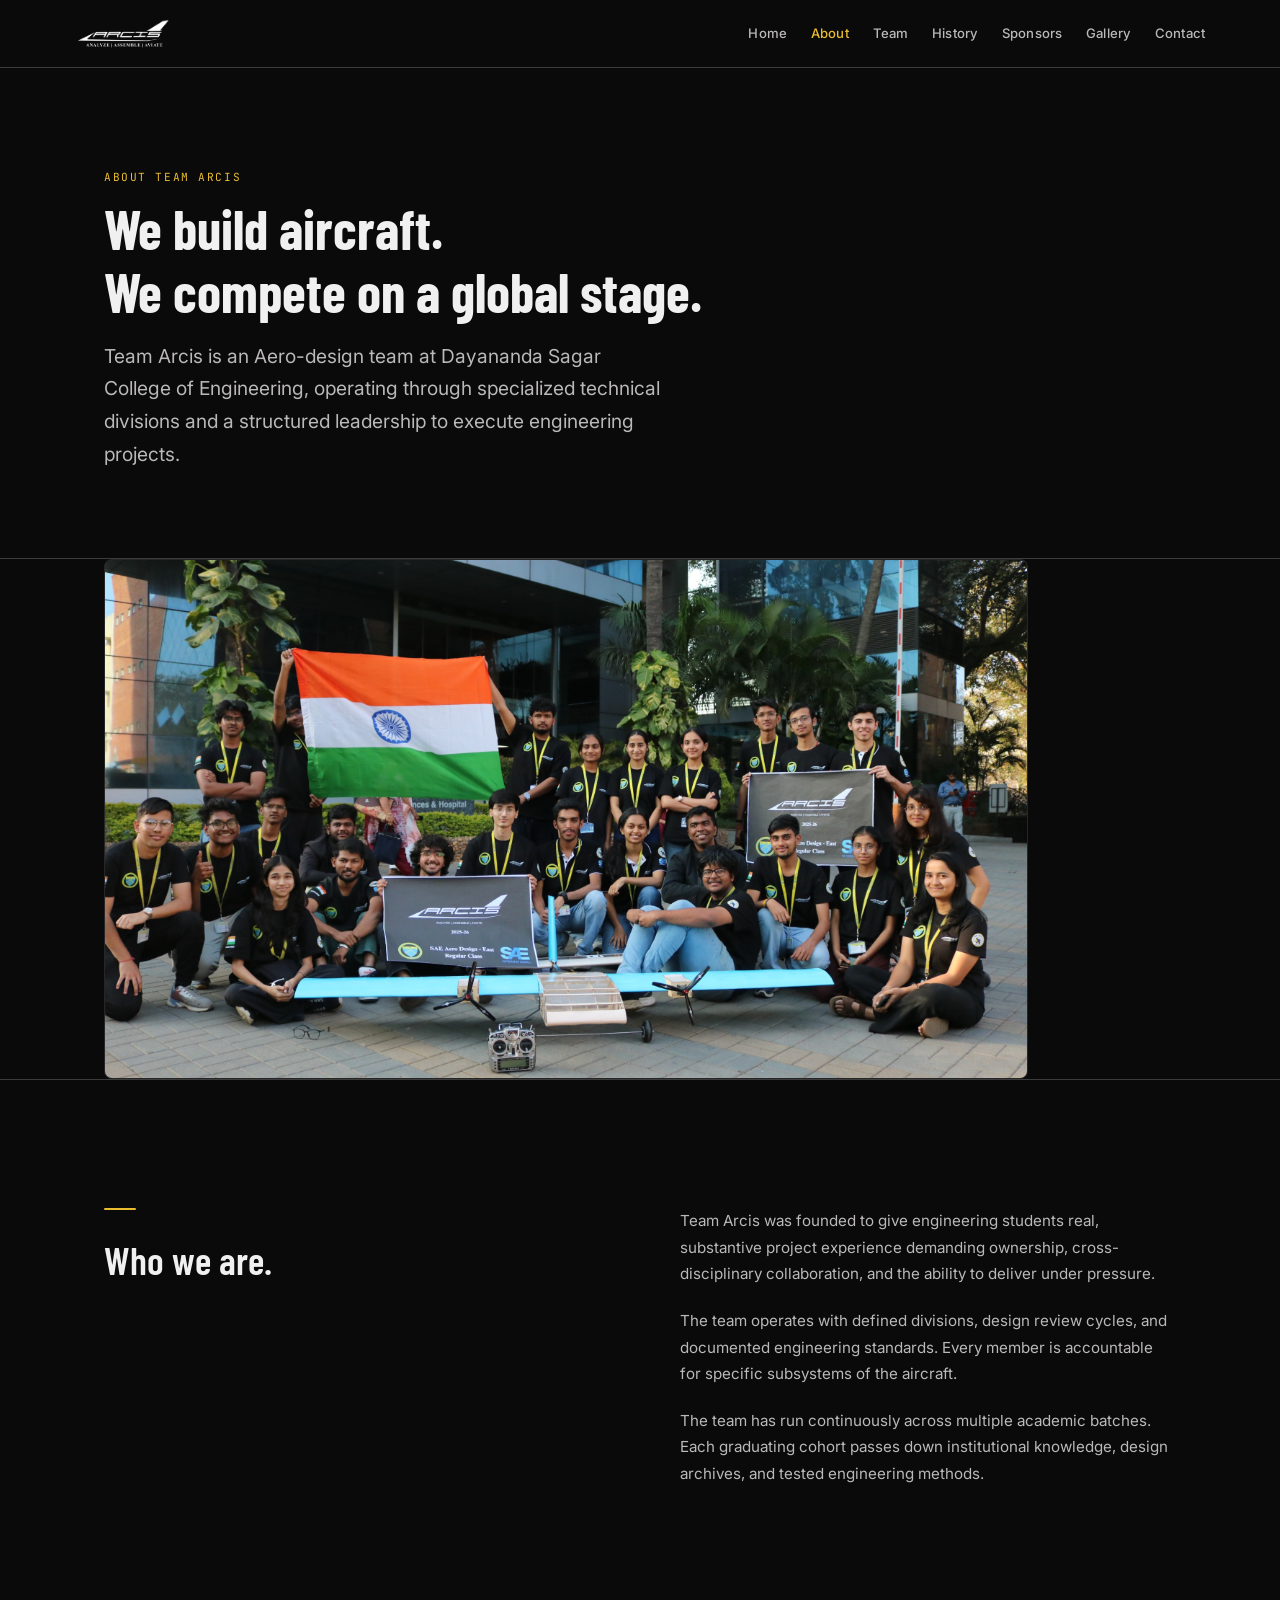
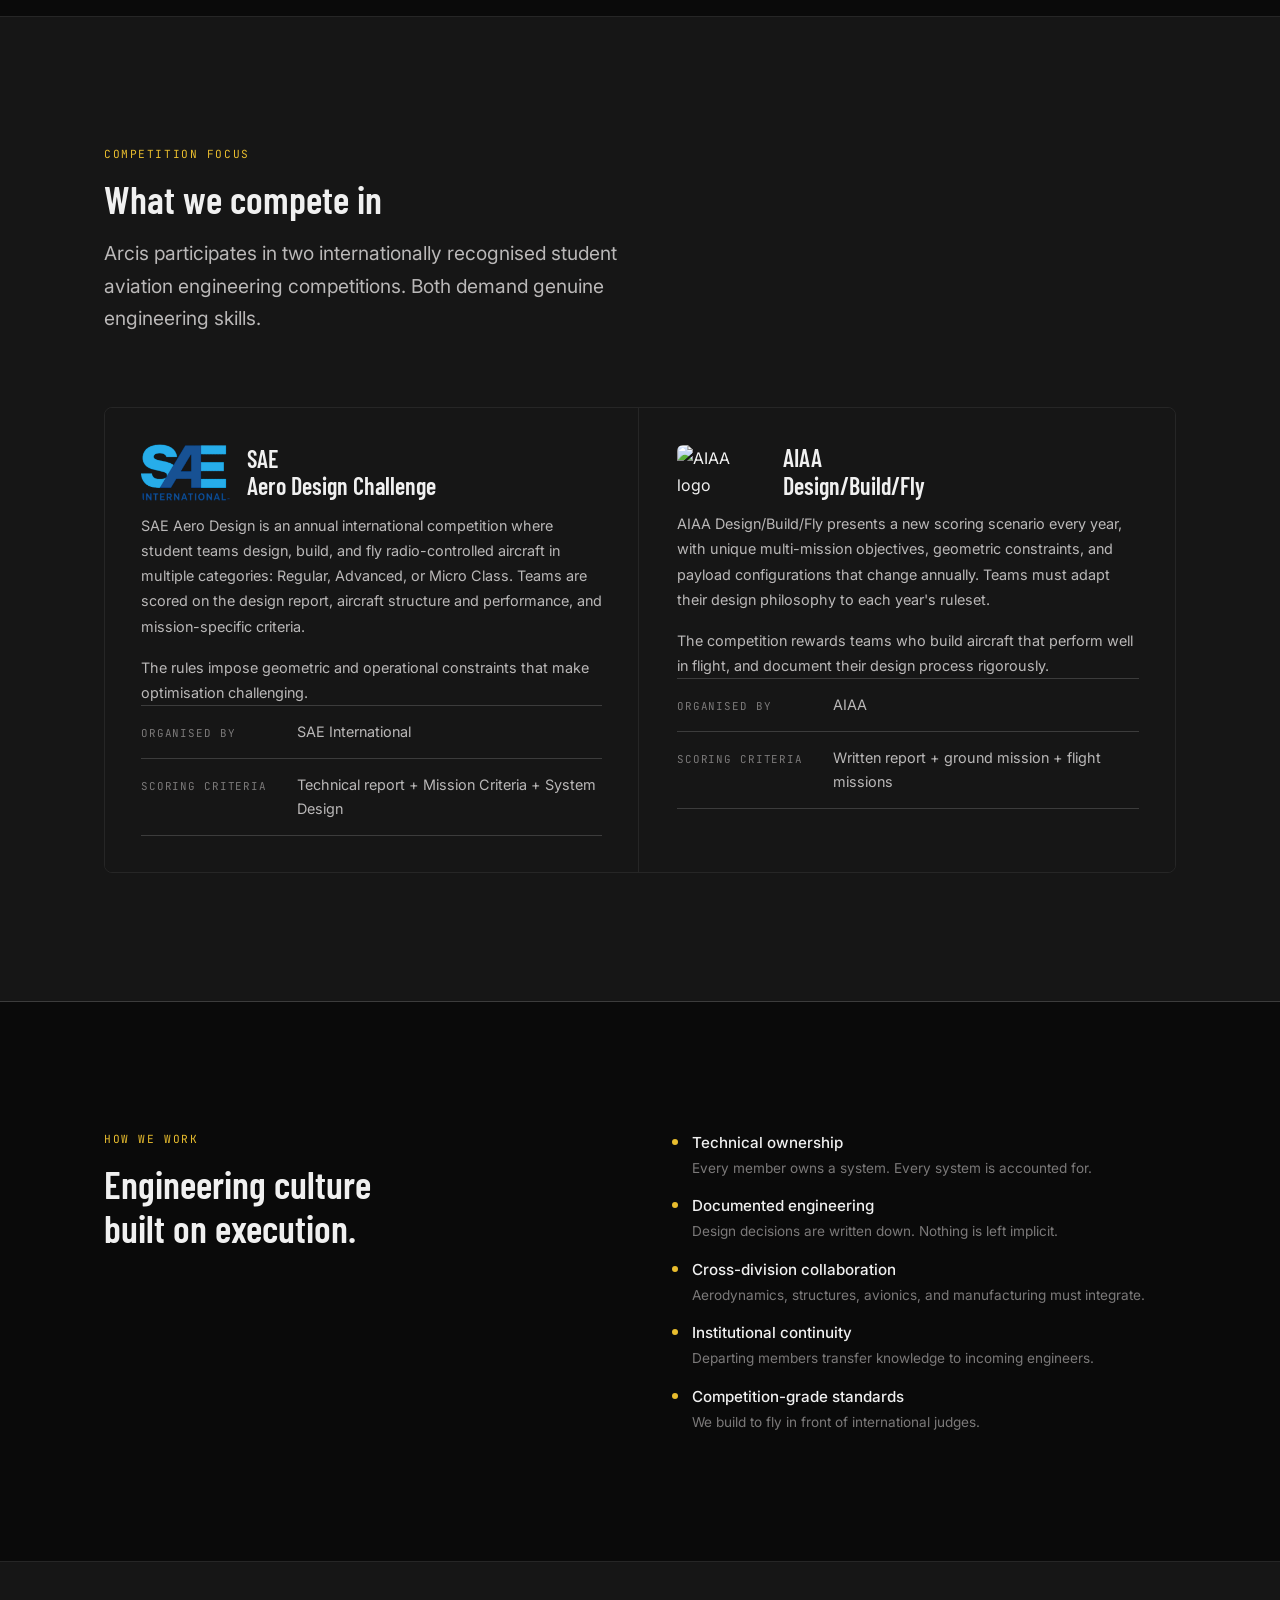
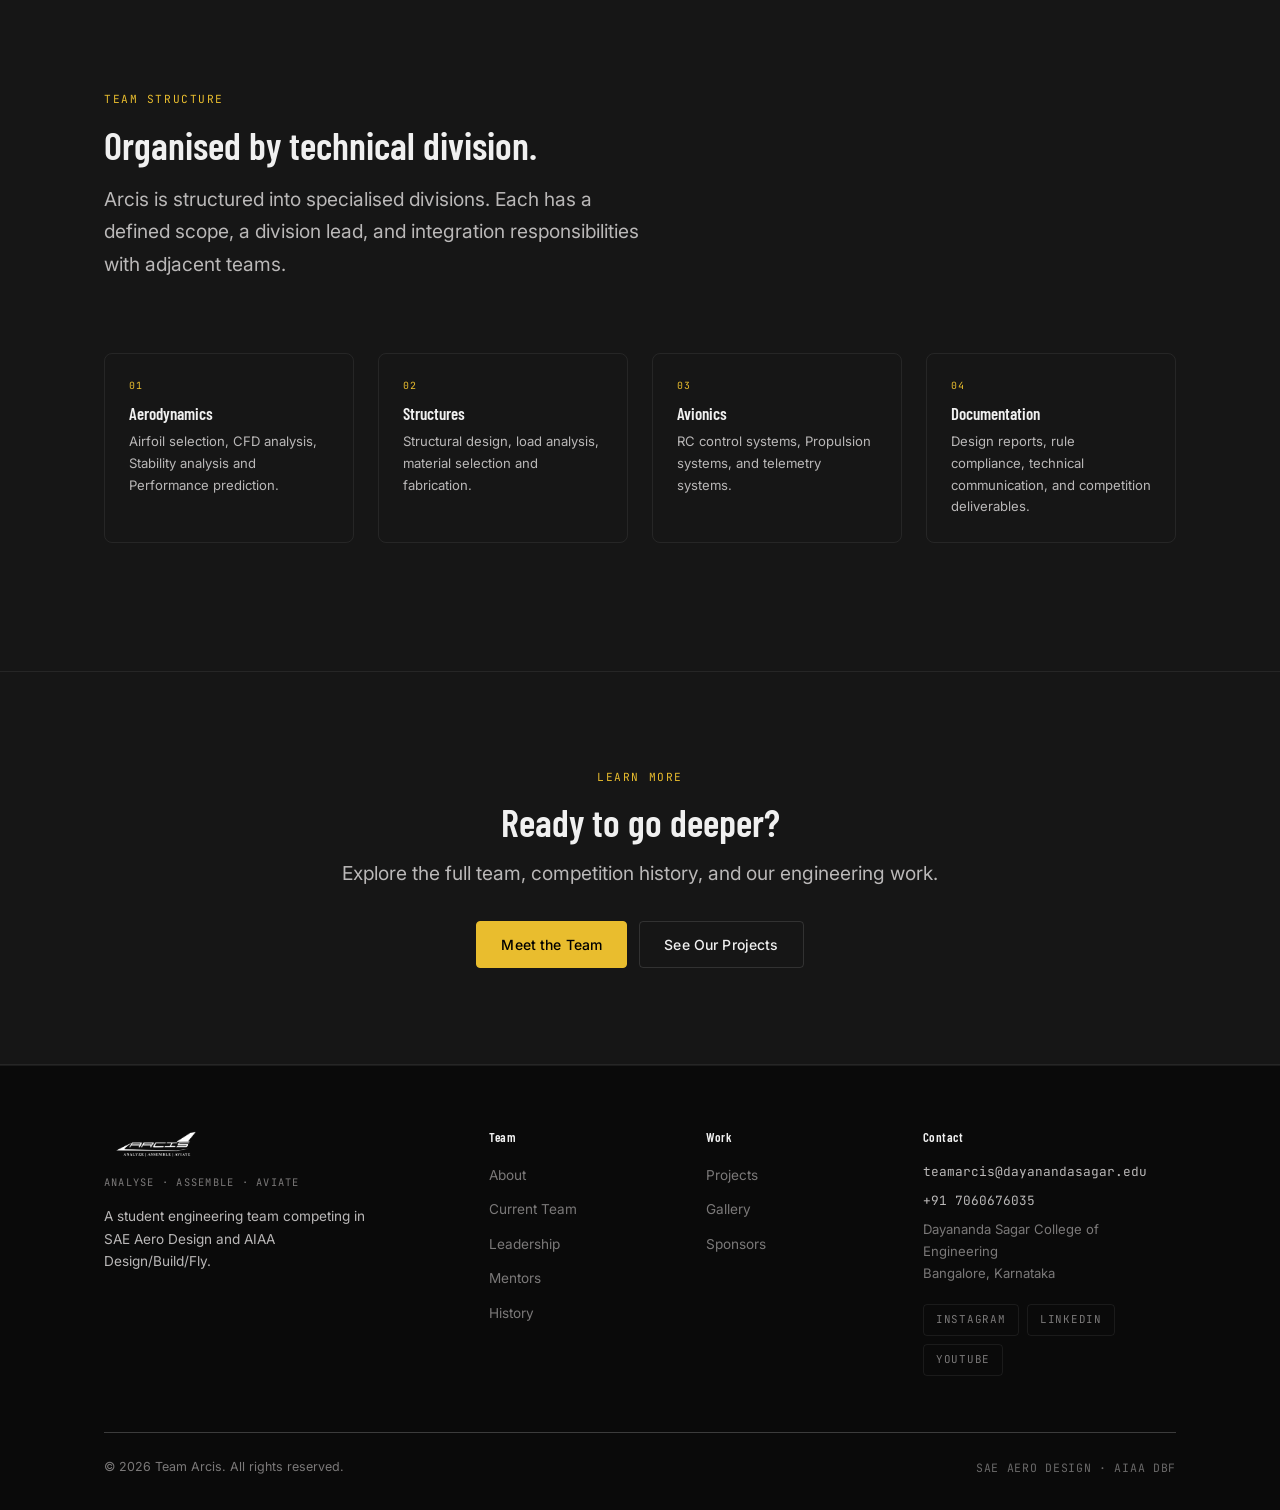
==== commit a6d6462a: "phone numbers and shi" ====
--- a/about.html
+++ b/about.html
@@ -317,6 +317,7 @@
       <div class="footer-col">
         <h4>Contact</h4>
         <a href="mailto:teamarcis@dayanandasagar.edu" class="footer-contact-email">teamarcis@dayanandasagar.edu</a>
+        <a href="tel:+917060676035" class="footer-contact-email">+91 7060676035</a>
         <p class="footer-contact-loc">Dayananda Sagar College of Engineering<br>Bangalore, Karnataka</p>
         <div class="social-links">
           <a href="https://www.instagram.com/teamarcis/" class="social-link">Instagram</a>
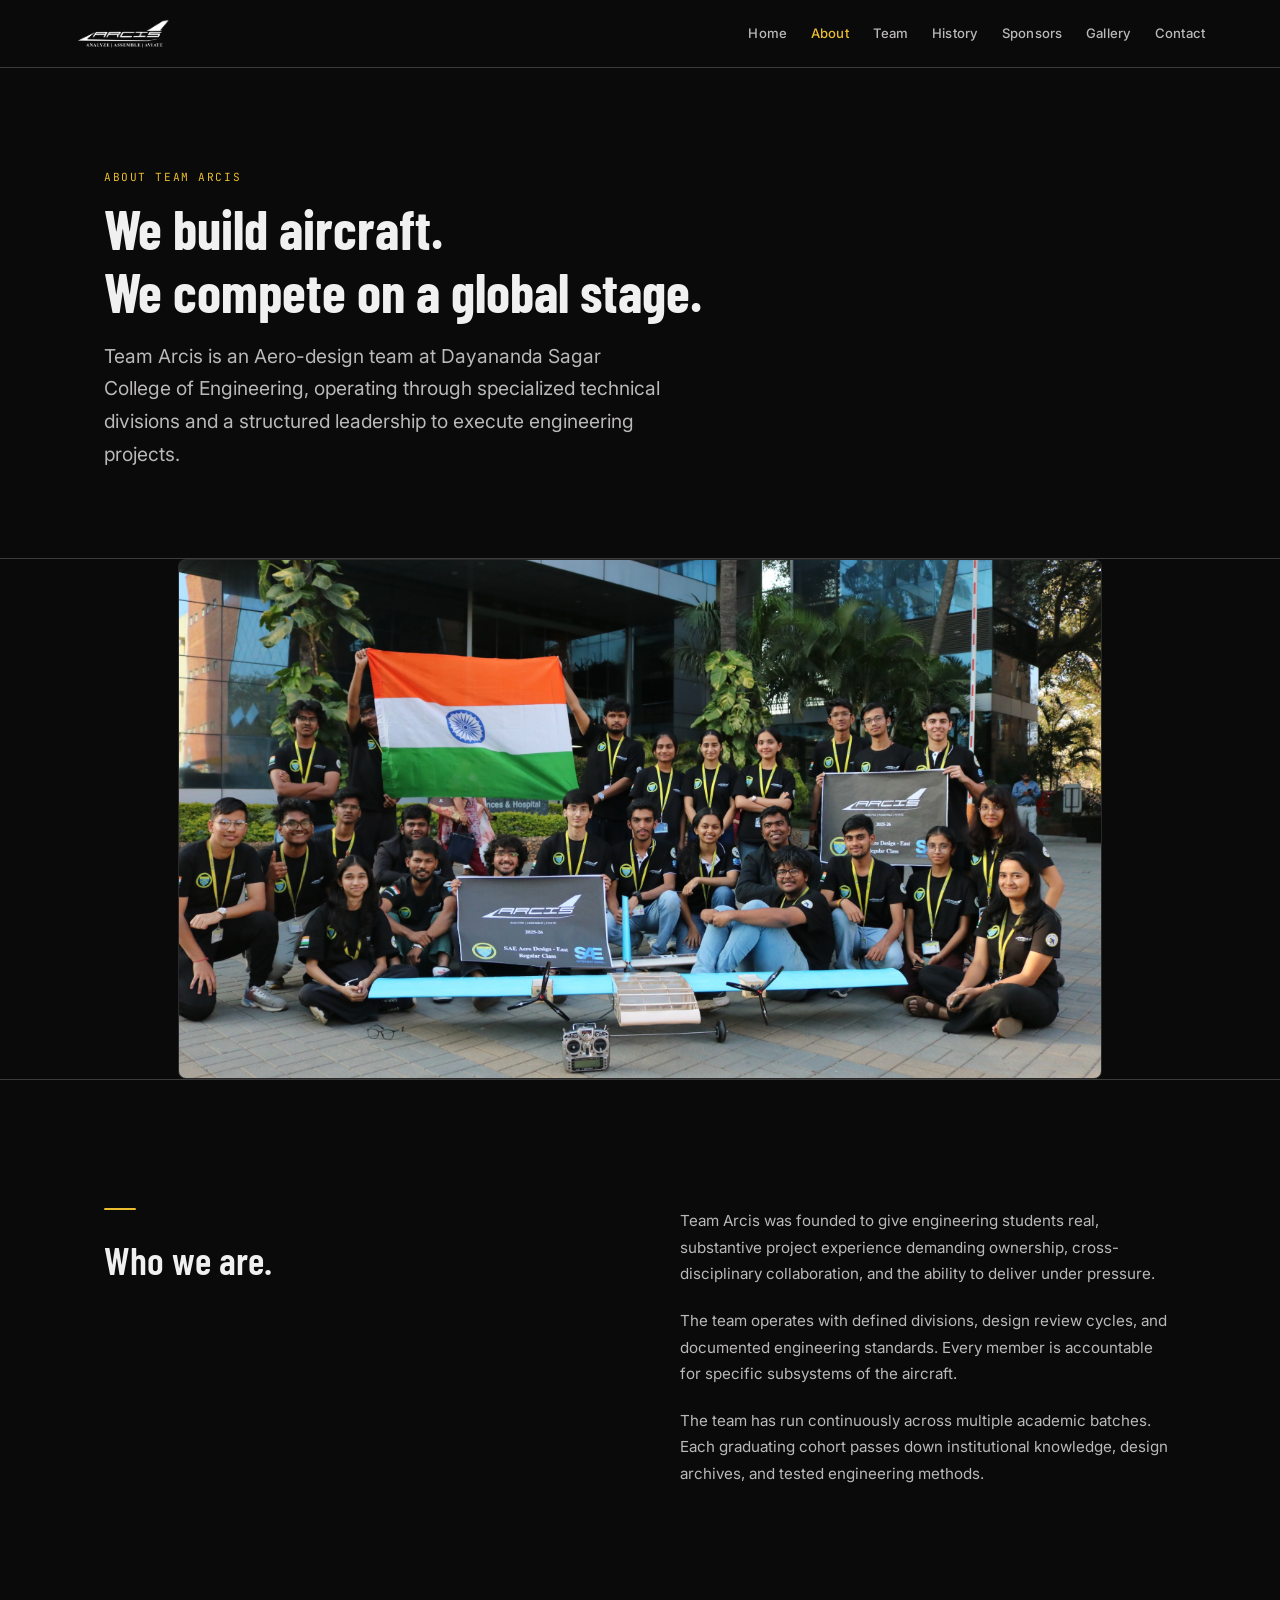
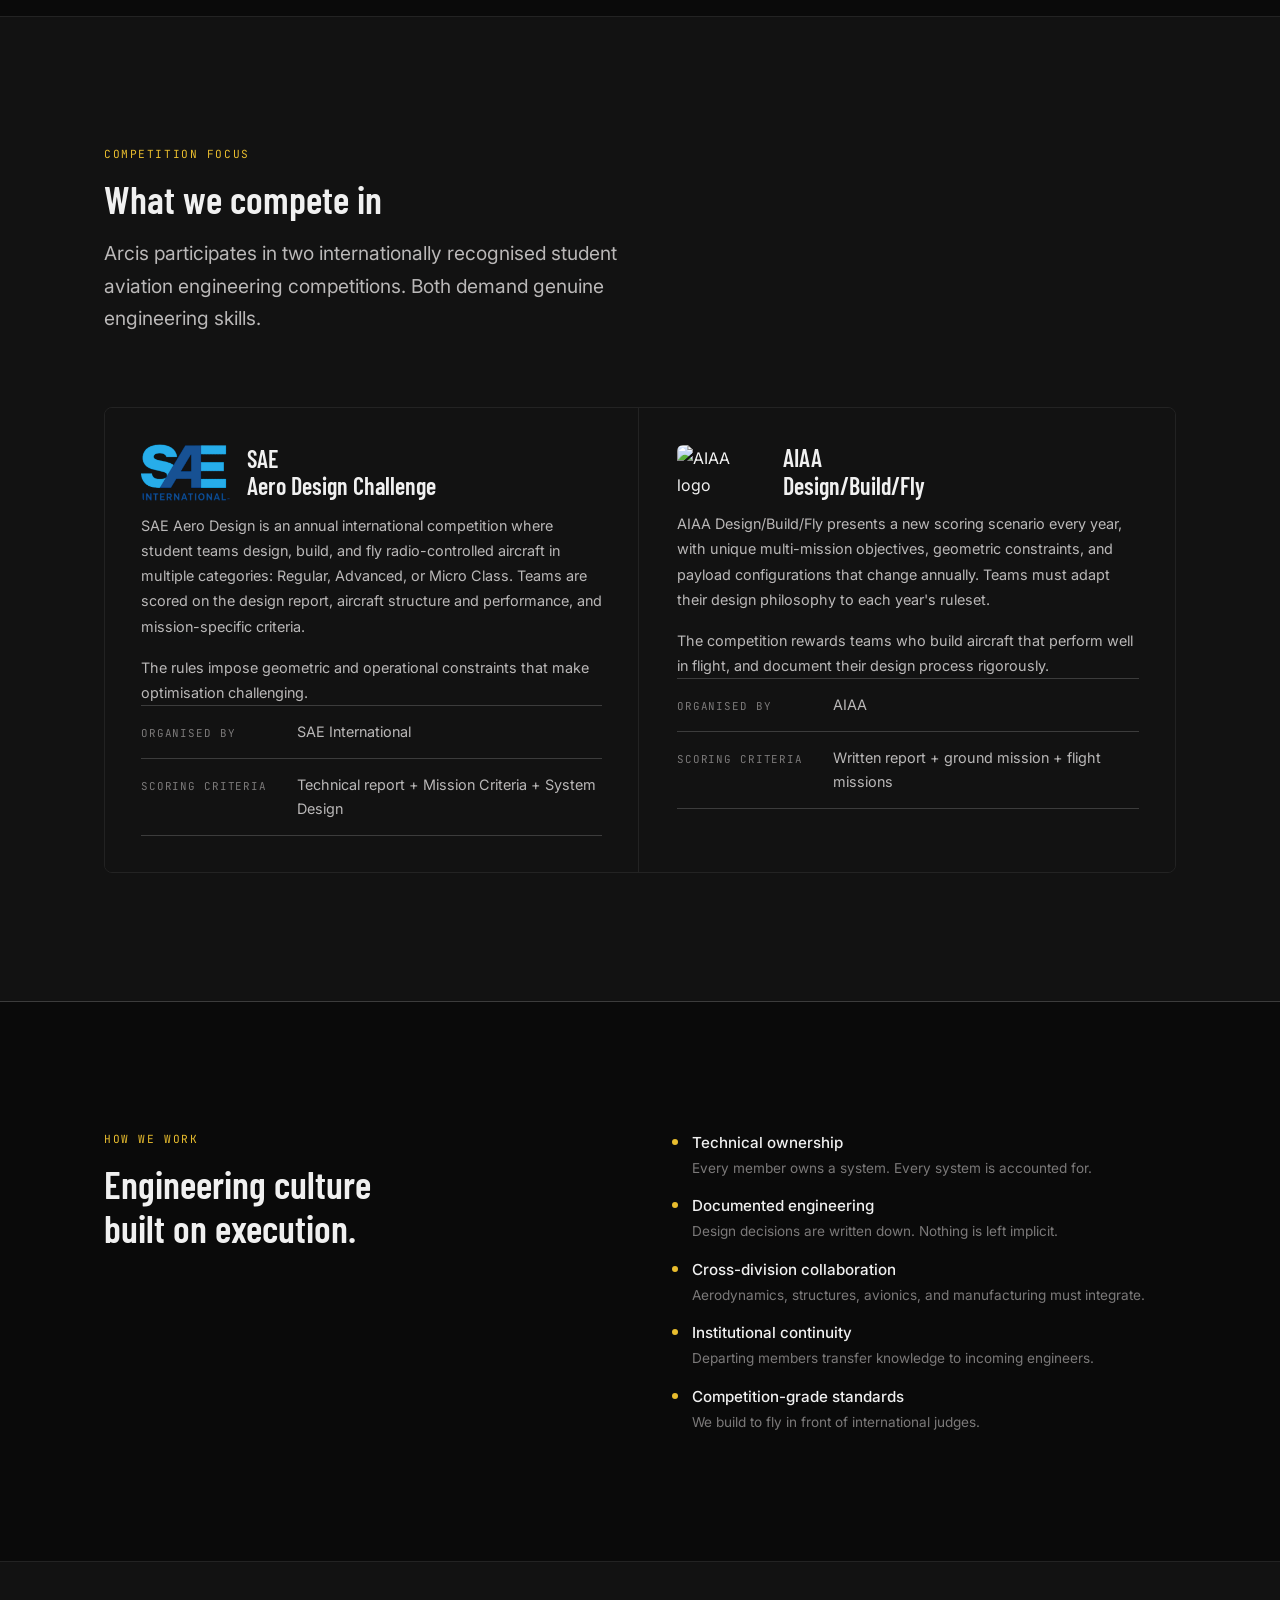
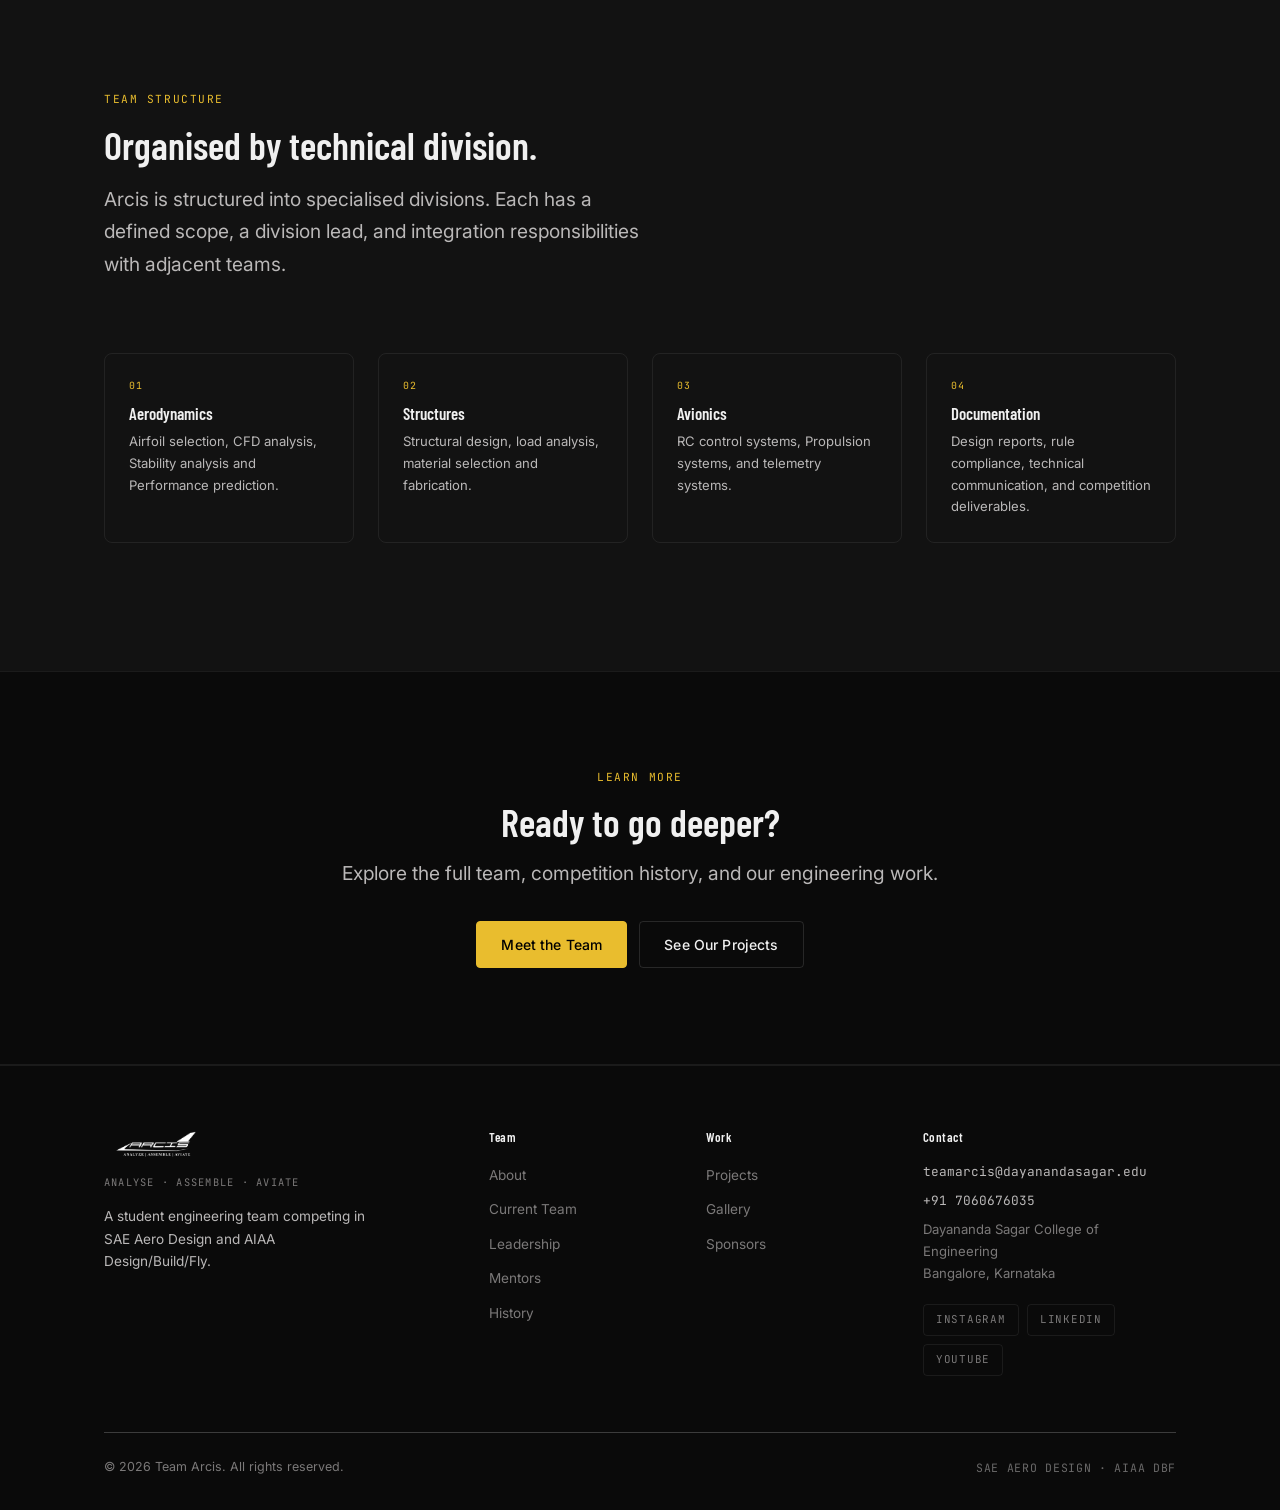
==== commit 77fab959: "css changes" ====
--- a/about.html
+++ b/about.html
@@ -61,8 +61,8 @@
 
   <!-- ── Full-width photo ───────────────────────────────── -->
   <div class="container" style="padding-block:0;">
-    <div class="photo ratio-16-9 reveal" style="border-radius:var(--r2); border:1px solid var(--b1); max-height:520px;">
-<img
+<div class="photo ratio-16-9 reveal"
+     style="border-radius:var(--r2); border:1px solid var(--b1); max-height:520px; margin:0 auto;"><img
             src="assets/images/index/groupvayu.jpeg"
             alt="Current Team Group Photo"
             class="photo-img"
@@ -273,8 +273,7 @@
   </section>
 
   <!-- ── CTA ────────────────────────────────────────────── -->
-  <div class="cta-banner reveal">
-    <span class="eyebrow">Learn More</span>
+<div class="cta-banner reveal" style="background-color: #0a0a0a;">    <span class="eyebrow">Learn More</span>
     <h2 class="h2">Ready to go deeper?</h2>
     <p class="lead">Explore the full team, competition history, and our engineering work.</p>
     <div class="btn-group">
--- a/assets/css/main.css
+++ b/assets/css/main.css
@@ -8,11 +8,11 @@
 @import url('https://fonts.googleapis.com/css2?family=Barlow+Condensed:wght@400;500;600;700&display=swap');
 /* ── Variables ───────────────────────────────────────────── */
 :root {
-  --bg-0:   #0a0a0a;
-  --bg-1:   #161616;
-  --bg-2:   #161616;
-  --bg-3:   #1e1e1e;
-  --bg-4:   #272727;
+--bg-0: #0a0a0a;
+--bg-1: #121212;
+--bg-2: #181818;
+--bg-3: #1f1f1f;
+--bg-4: #272727;
 
   --b0: #3c3c3c;
   --b1: rgba(255,255,255,0.07);
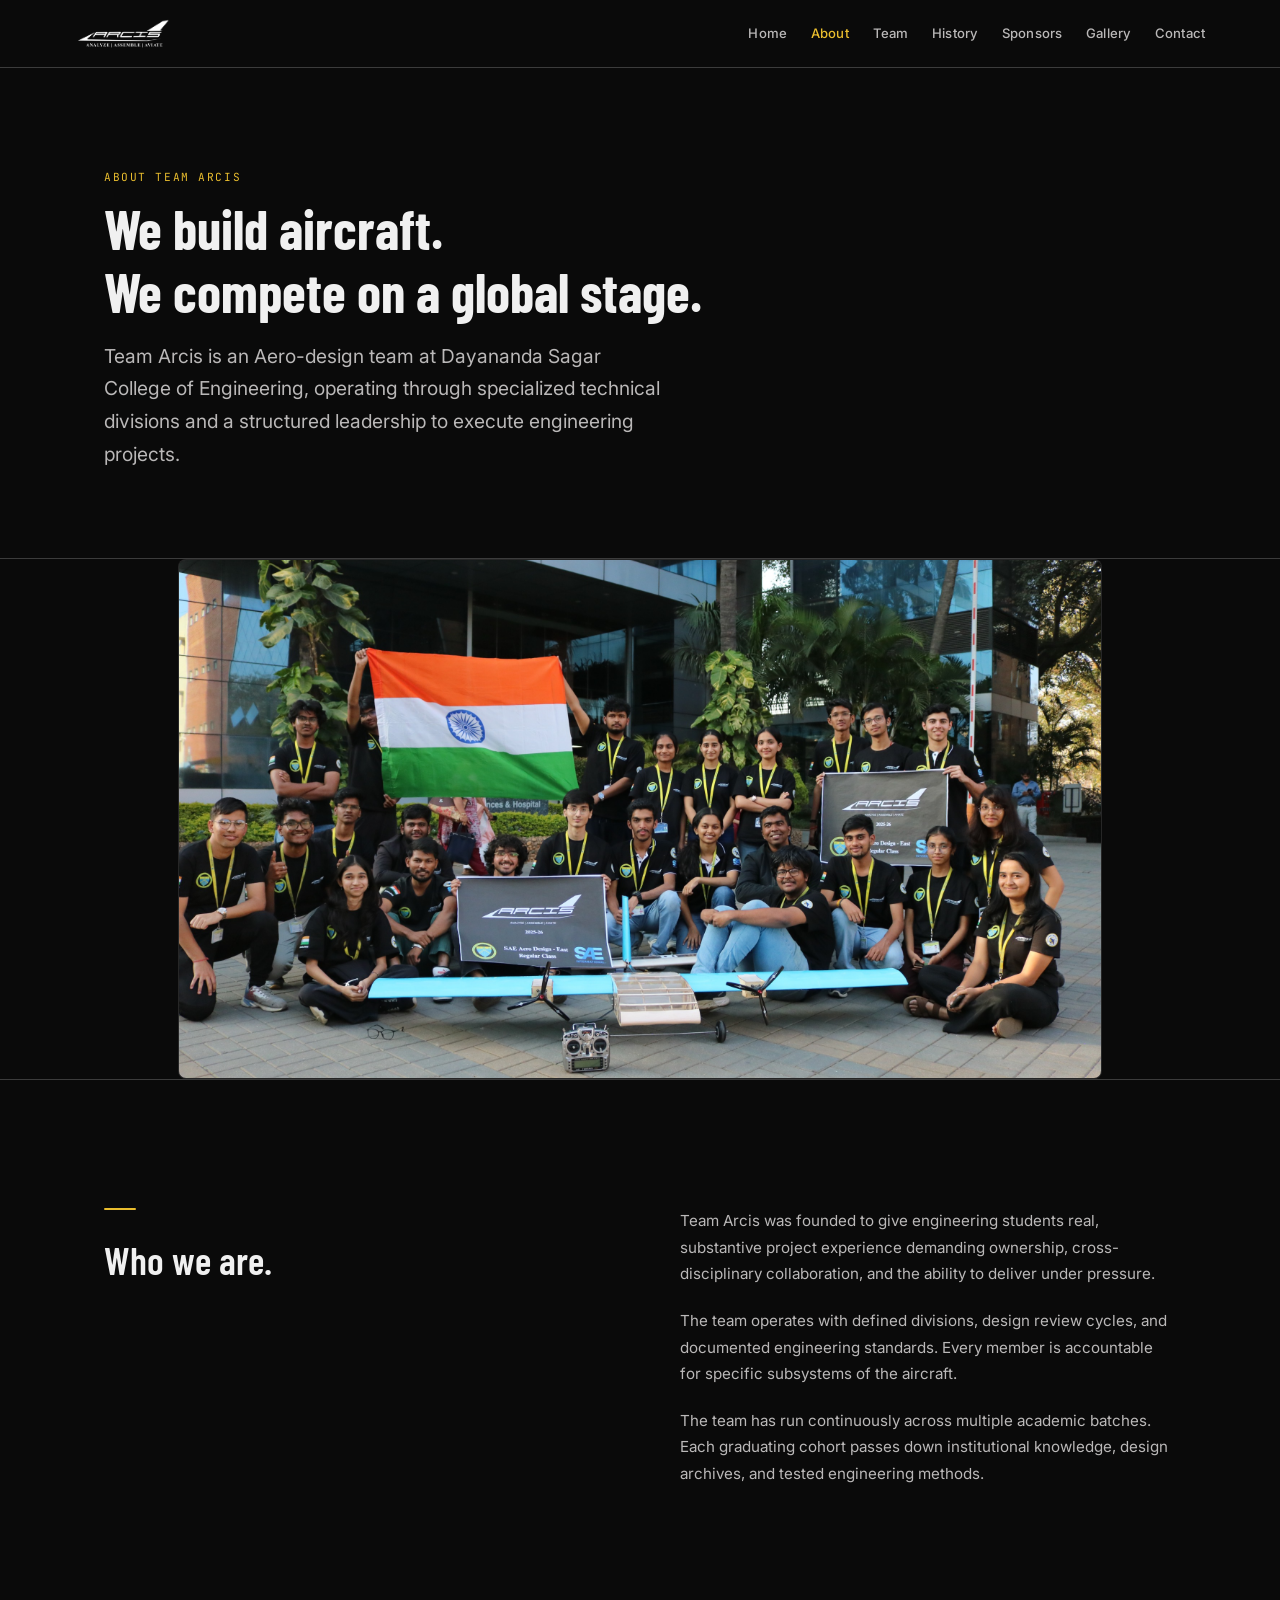
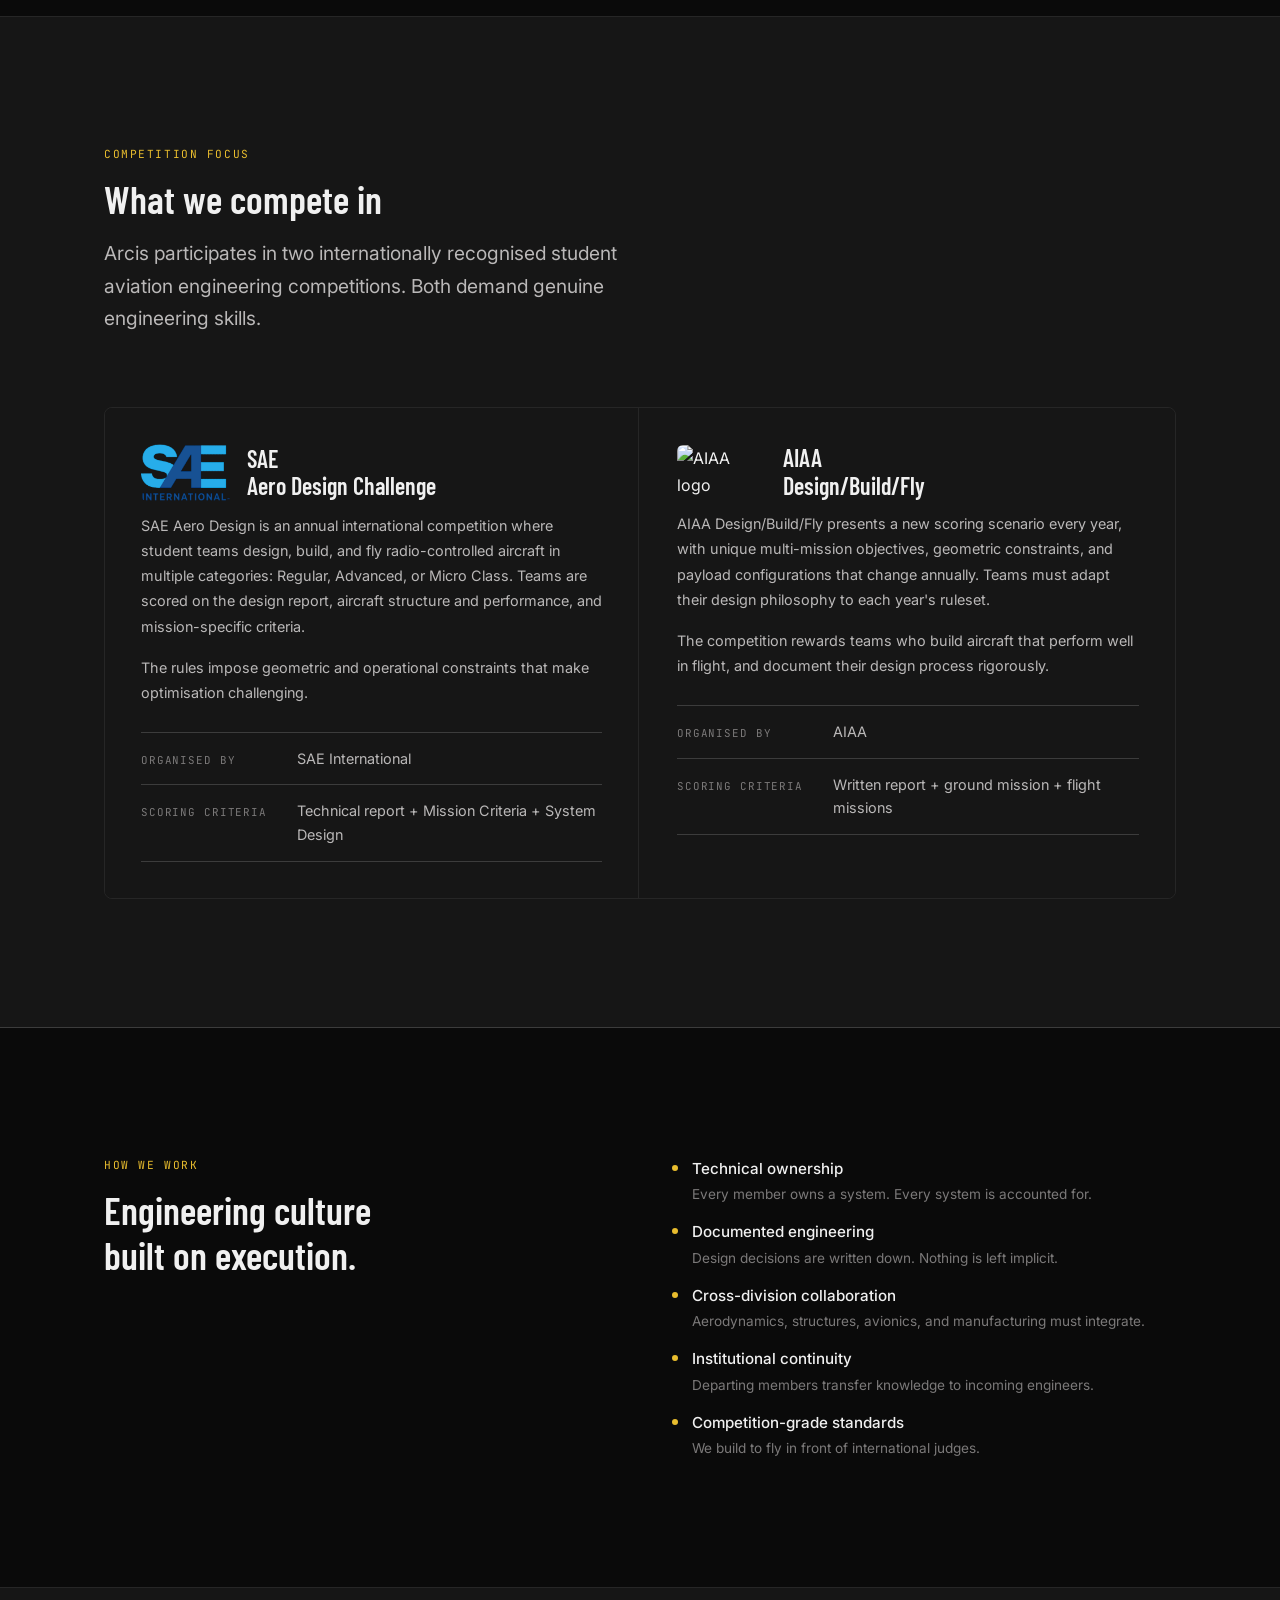
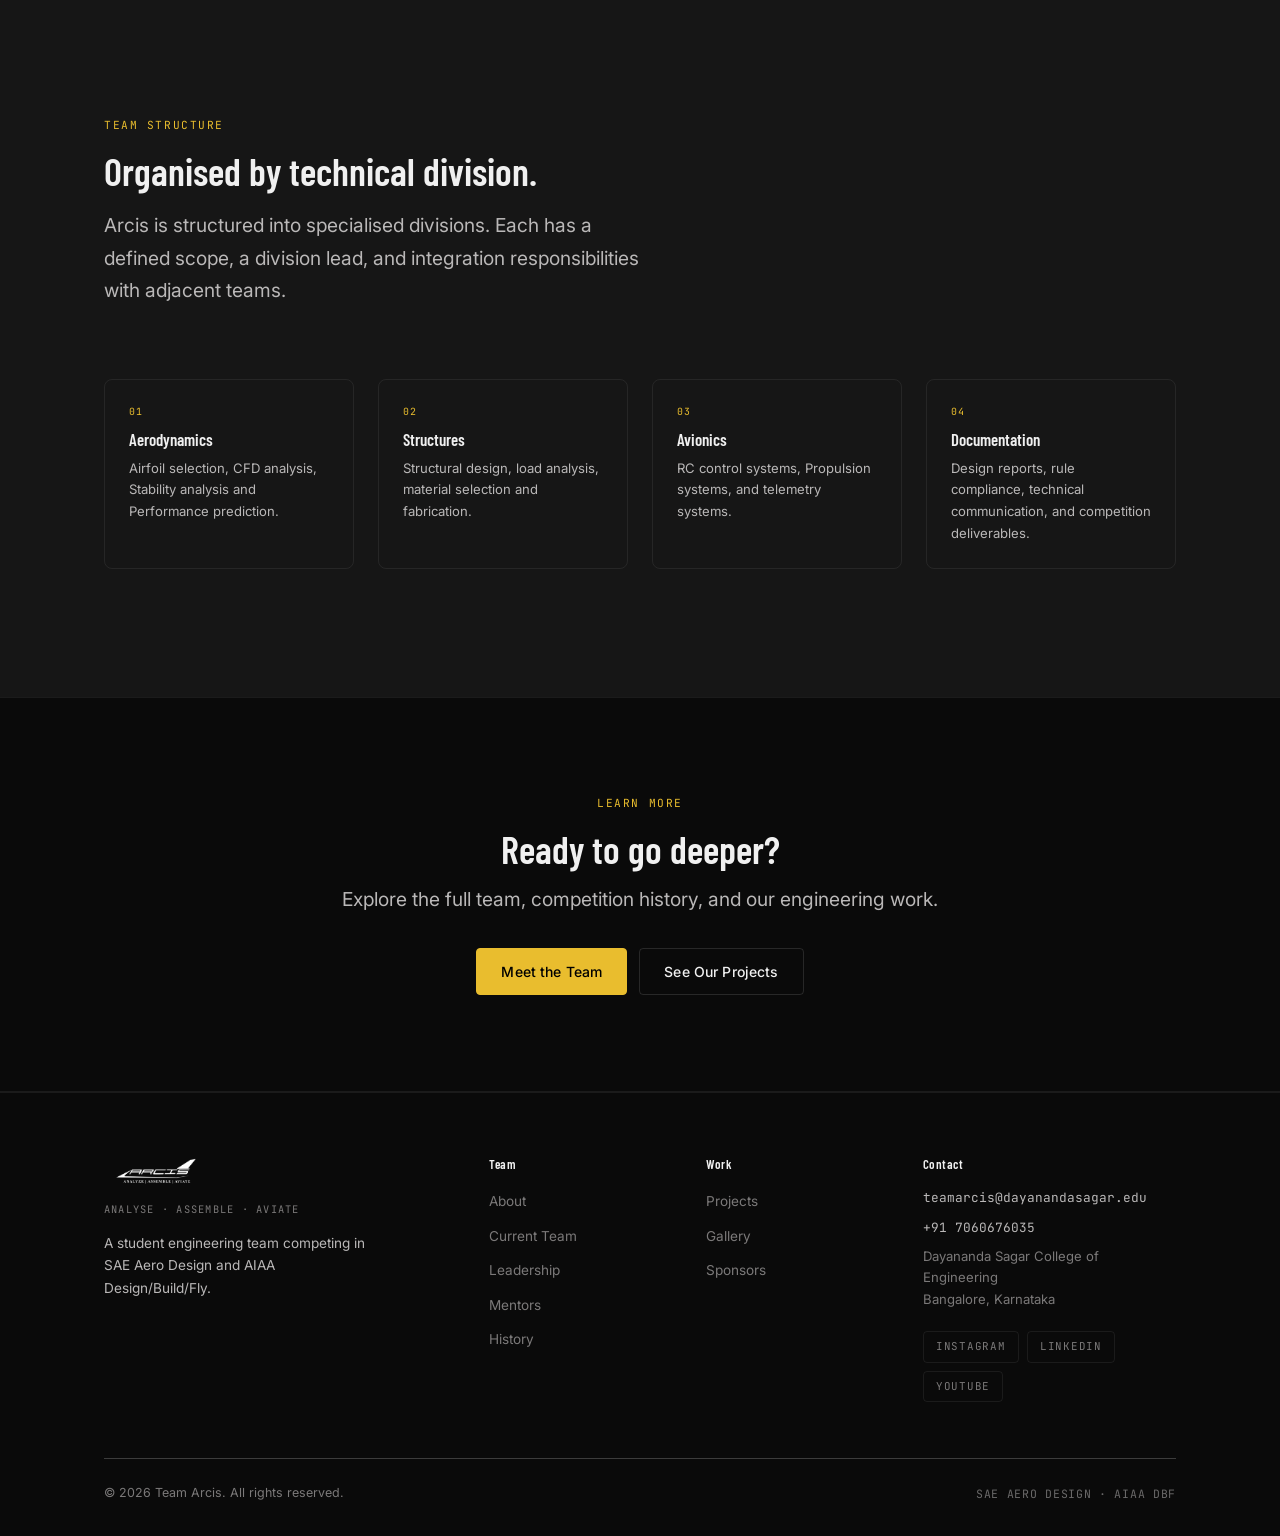
==== commit 1029a309: "smol change" ====
--- a/about.html
+++ b/about.html
@@ -126,6 +126,7 @@
             <!-- The Regular class focuses on maximising the ratio of payload weight to aircraft empty weight while achieving safe, repeatable flight. -->
             The rules impose geometric and operational constraints that make optimisation challenging.
           </p>
+<br>
           <div class="mt-20">
             <div class="info-row">
               <span class="info-key">Organised by</span>
@@ -157,6 +158,7 @@
             The competition rewards teams who build aircraft that perform well in flight,
             and document their design process rigorously.
           </p>
+          <br>
           <div class="mt-20">
             <div class="info-row">
               <span class="info-key">Organised by</span>
--- a/assets/css/main.css
+++ b/assets/css/main.css
@@ -8,11 +8,11 @@
 @import url('https://fonts.googleapis.com/css2?family=Barlow+Condensed:wght@400;500;600;700&display=swap');
 /* ── Variables ───────────────────────────────────────────── */
 :root {
---bg-0: #0a0a0a;
---bg-1: #121212;
---bg-2: #181818;
---bg-3: #1f1f1f;
---bg-4: #272727;
+  --bg-0:   #0a0a0a;
+  --bg-1:   #161616;
+  --bg-2:   #161616;
+  --bg-3:   #1e1e1e;
+  --bg-4:   #272727;
 
   --b0: #3c3c3c;
   --b1: rgba(255,255,255,0.07);
@@ -1005,7 +1005,21 @@
 .page-header .eyebrow { margin-bottom: 12px; }
 
 /* ── Hero ────────────────────────────────────────────────── */
+/* ── Hero / aircraft assembly ────────────────────────────────
+   The hero is a normal single-screen section — the page scrolls
+   naturally from the first interaction, nothing is pinned. The aircraft
+   is a fixed background layer (see .hero-aircraft below) that assembles
+   in response to scroll position and fades out as the hero leaves, so it
+   reads as a visual layer attached to page progression rather than a
+   dedicated animation stage.
+   Presence ramp (faint while exploded → clearer when assembled) is
+   driven from JS; this var tunes its max and the static fallback. */
+:root {
+  --hero-aircraft-opacity: 0.42;   /* static fallback presence (no-JS / reduced-motion / mobile) */
+}
+
 .hero {
+  position: relative;
   min-height: 100svh;
   display: flex;
   flex-direction: column;
@@ -1013,7 +1027,6 @@
   justify-content: center;
   text-align: center;
   padding: var(--nav-h) var(--px) 80px;
-  position: relative;
   overflow: hidden;
 }
 
@@ -1027,7 +1040,7 @@
   pointer-events: none;
 }
 
-/* Fade vignette */
+/* Fade vignette — also masks the airframe's edges into the page */
 .hero::after {
   content: '';
   position: absolute;
@@ -1038,10 +1051,67 @@
 
 .hero-inner {
   position: relative;
-  z-index: 1;
+  z-index: 45;                 /* above the aircraft layer (z-index:40) so hero text stays crisp */
   display: flex;
   flex-direction: column;
   align-items: center;
+}
+
+/* Legibility scrim: a soft dark halo that sits behind the hero copy
+   (z-index:-1, inside .hero-inner's stacking context) but in front of the
+   aircraft canvas. Keeps text crisp where it overlaps the dense airframe,
+   while the wings/edges of the aircraft stay fully visible around it. */
+.hero-inner::before {
+  content: '';
+  position: absolute;
+  z-index: -1;
+  inset: -12% -16%;
+  background: radial-gradient(ellipse at center,
+              rgba(10,10,10,0.70) 0%,
+              rgba(10,10,10,0.40) 42%,
+              transparent 72%);
+  pointer-events: none;
+}
+
+/* The animated canvas is a FIXED full-viewport layer that stays put while
+   the page scrolls. It sits ABOVE the page content (z-index:40, below the
+   nav at 900) so it remains visible over every section — including ones
+   with opaque backgrounds — as the aircraft slowly assembles down the page
+   and then holds, assembled, to the end. pointer-events:none lets clicks
+   through; the radial mask feathers its edges so it never hard-clips over
+   content. It is kept deliberately subtle (JS owns opacity) because it now
+   overlays real content. The hero text (z-index:45) stays above it. */
+.hero-aircraft {
+  position: fixed;
+  inset: 0;
+  width: 100vw;
+  height: 100svh;
+  z-index: 40;
+  pointer-events: none;
+  opacity: 0;                 /* JS owns opacity; start hidden so it never flashes */
+  -webkit-mask-image: radial-gradient(ellipse 82% 76% at 50% 47%, #000 50%, transparent 100%);
+          mask-image: radial-gradient(ellipse 82% 76% at 50% 47%, #000 50%, transparent 100%);
+}
+
+/* Static assembled still: lives inside the hero (absolute), so with no JS /
+   reduced motion / mobile it simply scrolls away with the hero. Visible by
+   default; crossfaded out by JS once the fixed canvas takes over. */
+.hero-aircraft-fallback {
+  position: absolute;
+  inset: 0;
+  width: 100%;
+  height: 100%;
+  pointer-events: none;
+  object-fit: contain;
+  opacity: var(--hero-aircraft-opacity);
+  transition: opacity 0.6s var(--ease);
+}
+
+/* Respect reduced motion: never run the scrub, only show the still.
+   (This is also the site's first prefers-reduced-motion rule.) */
+@media (prefers-reduced-motion: reduce) {
+  .hero-aircraft { display: none !important; }
+  .hero-aircraft-fallback { display: block !important; }
 }
 
 .hero-logo {
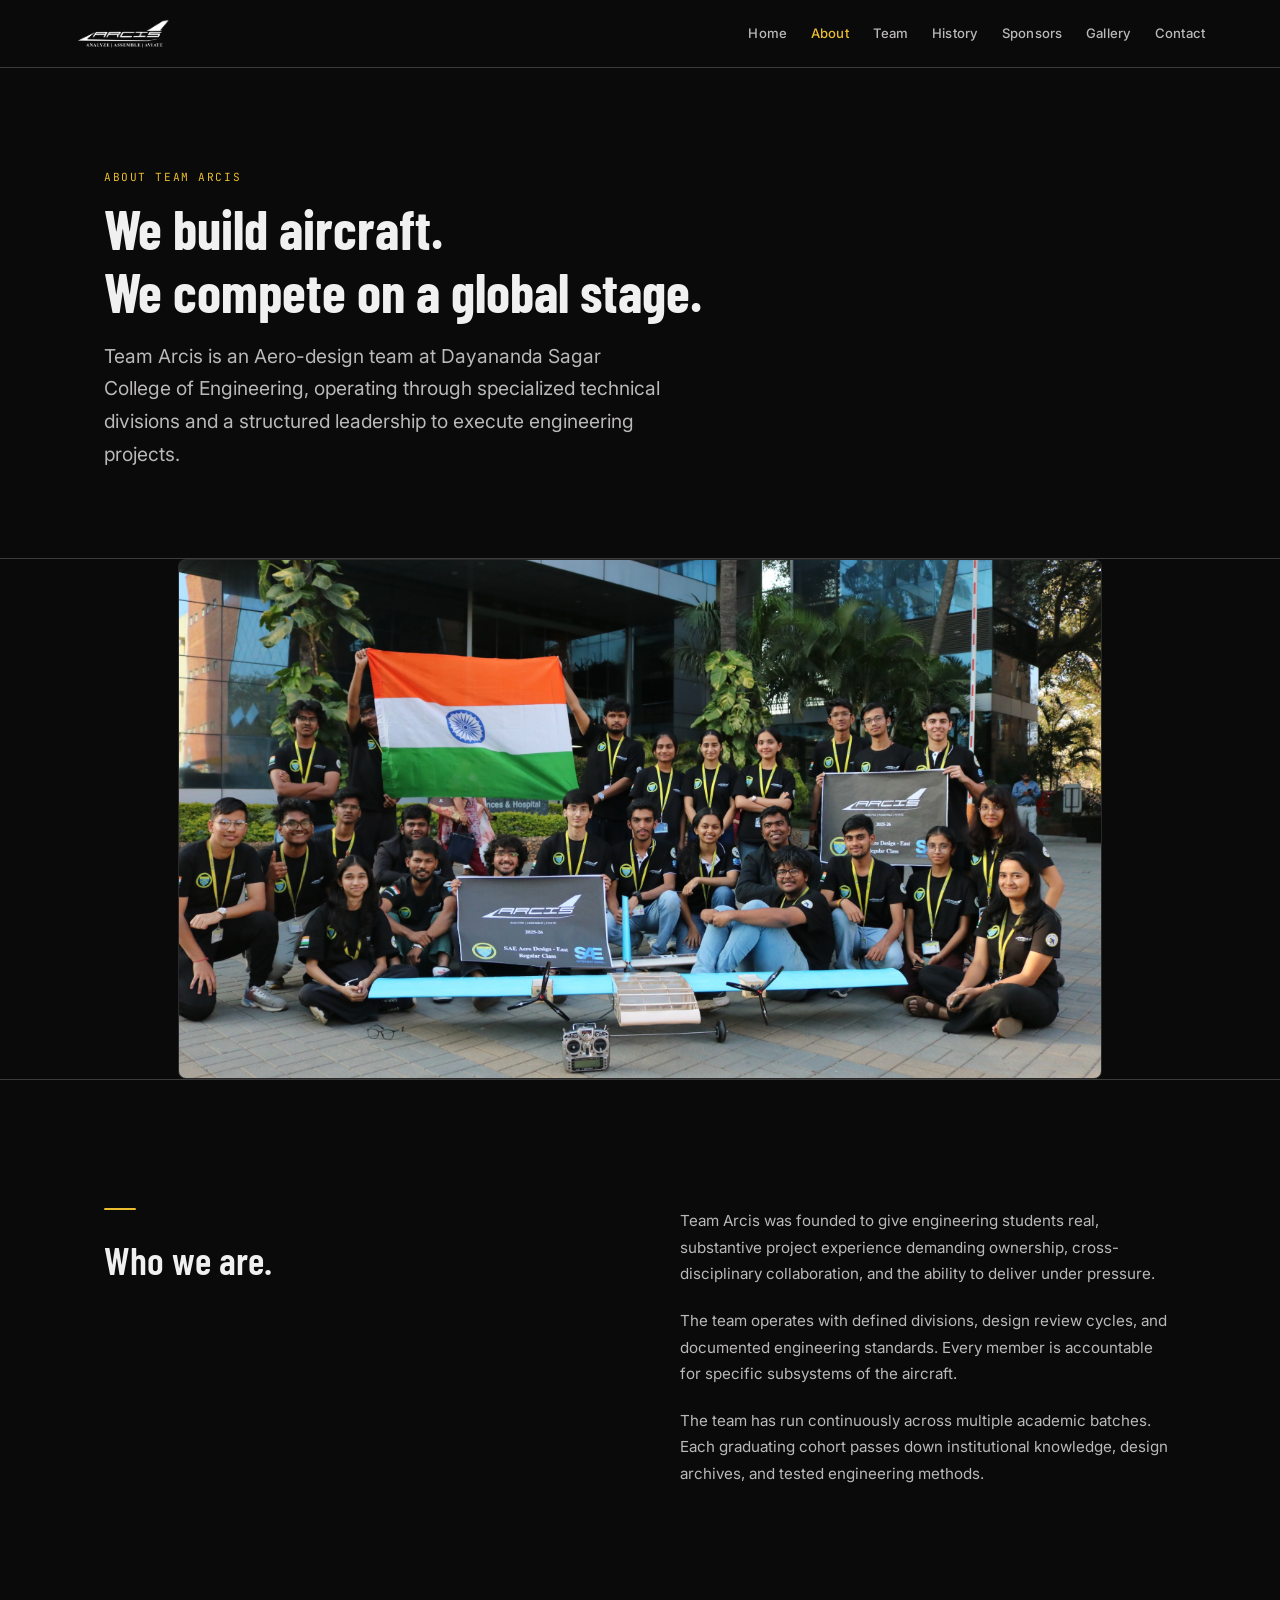
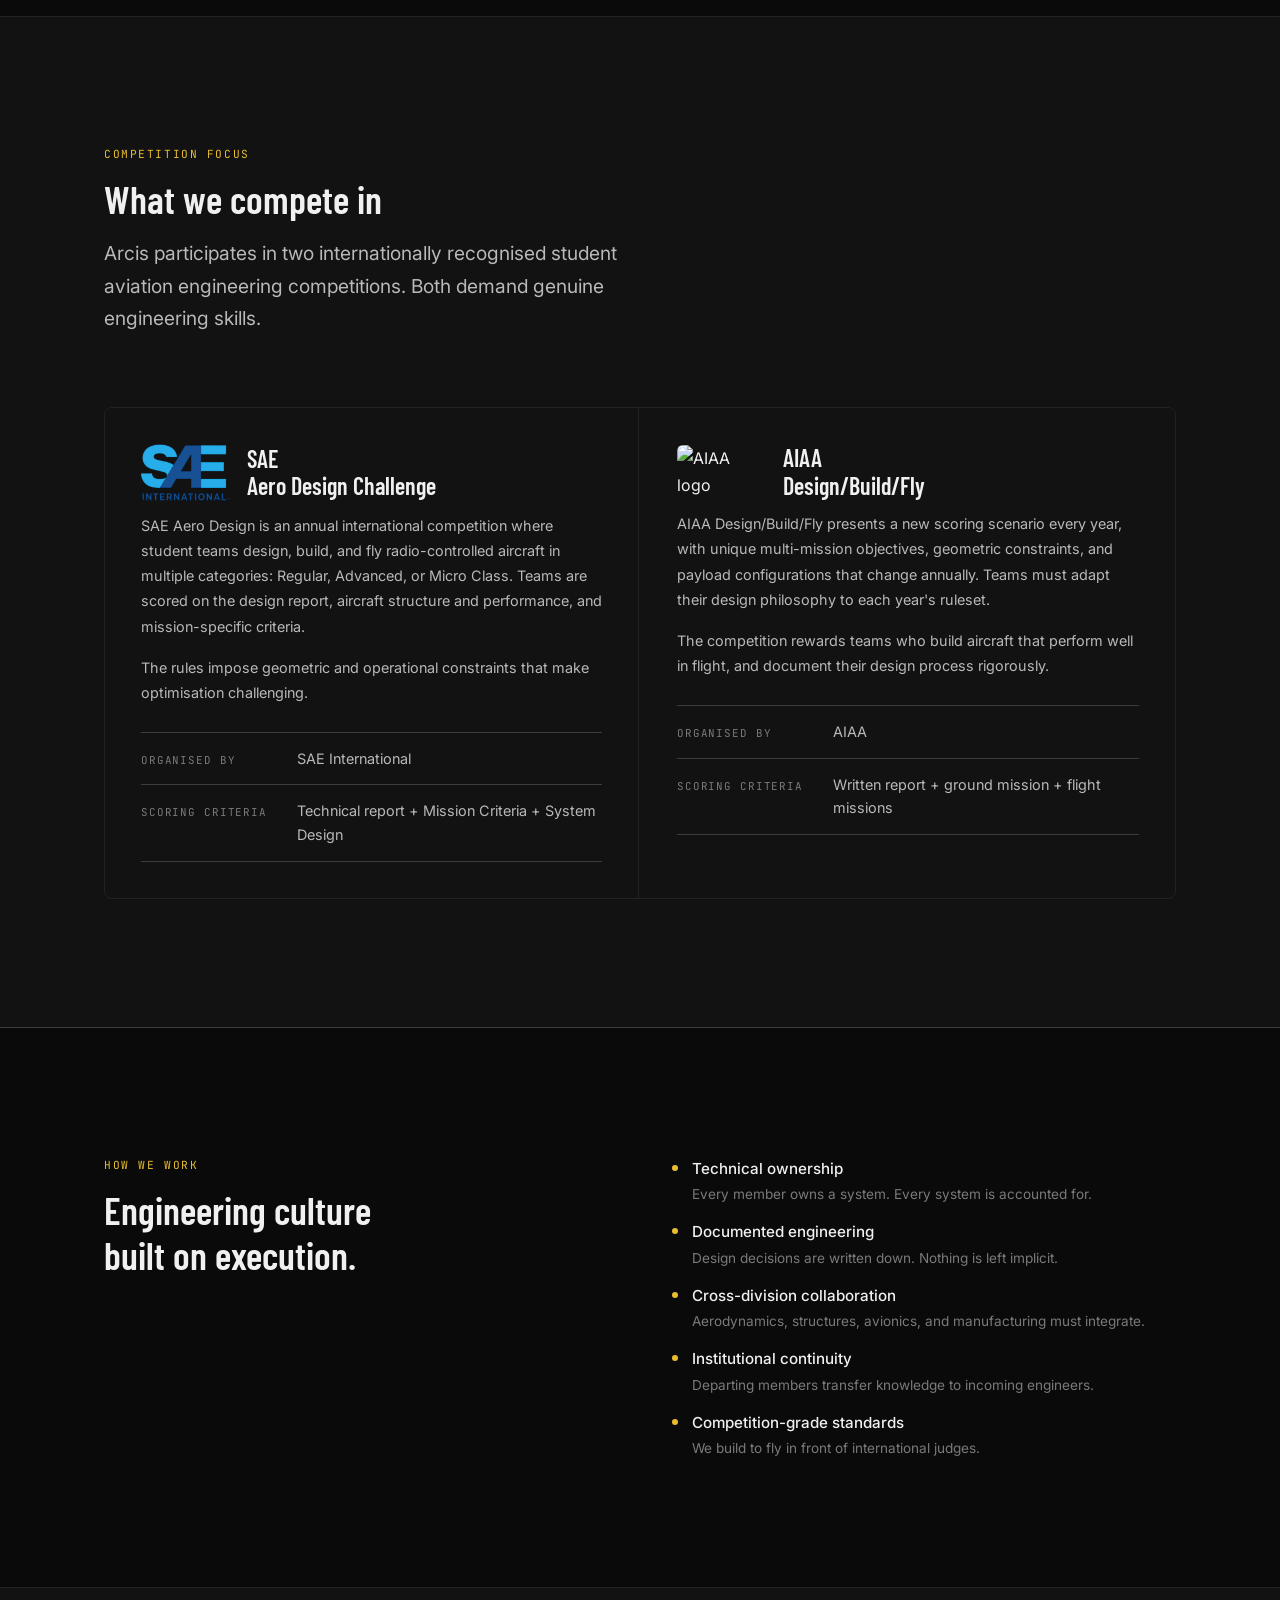
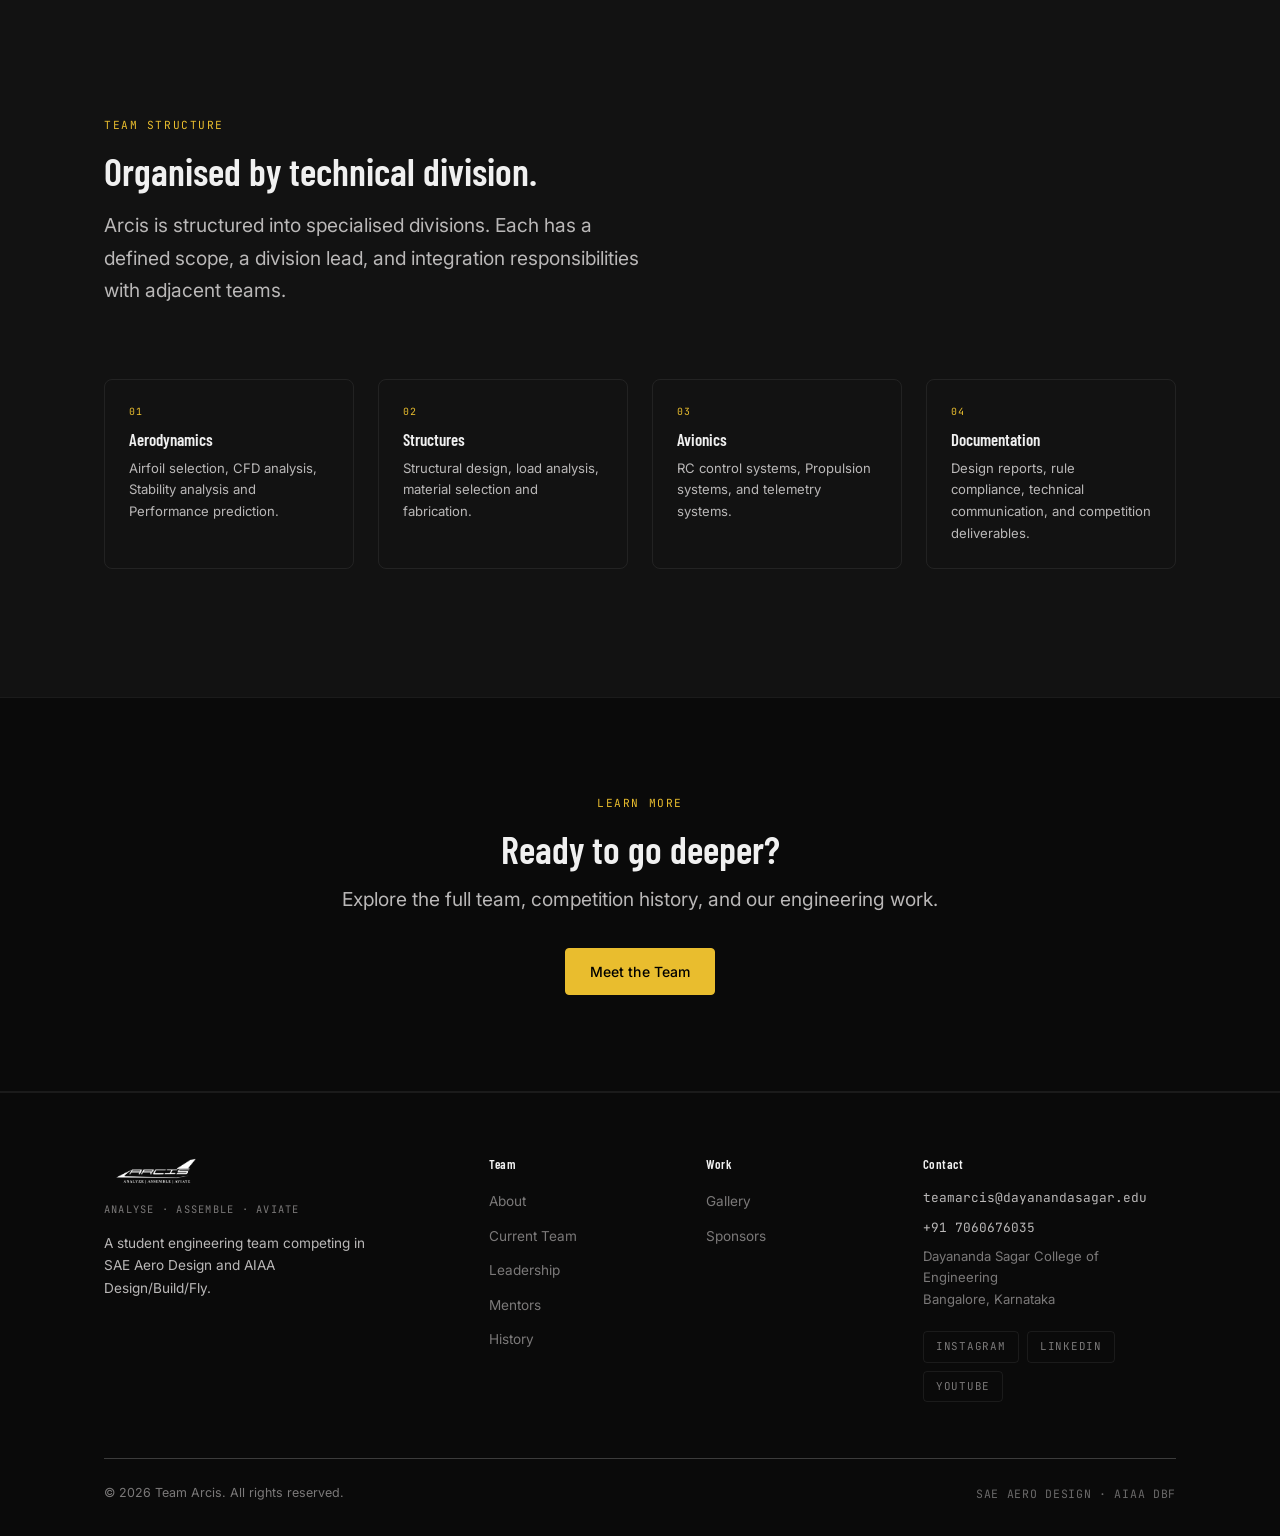
==== commit cc8f2a18: "Update website pages" ====
--- a/about.html
+++ b/about.html
@@ -280,7 +280,7 @@
     <p class="lead">Explore the full team, competition history, and our engineering work.</p>
     <div class="btn-group">
       <a href="team.html"         class="btn btn-primary">Meet the Team</a>
-      <a href="competitions.html" class="btn btn-outline">See Our Projects</a>
+      <!-- <a href="competitions.html" class="btn btn-outline">See Our Projects</a> -->
     </div>
   </div>
 
@@ -310,7 +310,7 @@
         <h4>Work</h4>
         <ul>
           <!-- <li><a href="competitions.html">Competitions</a></li> -->
-          <li><a href="competitions.html#projects">Projects</a></li>
+          <!-- <li><a href="competitions.html#projects">Projects</a></li> -->
           <li><a href="gallery.html">Gallery</a></li>
           <li><a href="sponsors.html">Sponsors</a></li>
         </ul>
--- a/assets/css/main.css
+++ b/assets/css/main.css
@@ -8,11 +8,11 @@
 @import url('https://fonts.googleapis.com/css2?family=Barlow+Condensed:wght@400;500;600;700&display=swap');
 /* ── Variables ───────────────────────────────────────────── */
 :root {
-  --bg-0:   #0a0a0a;
-  --bg-1:   #161616;
-  --bg-2:   #161616;
-  --bg-3:   #1e1e1e;
-  --bg-4:   #272727;
+--bg-0: #0a0a0a;
+--bg-1: #121212;
+--bg-2: #181818;
+--bg-3: #1f1f1f;
+--bg-4: #272727;
 
   --b0: #3c3c3c;
   --b1: rgba(255,255,255,0.07);
